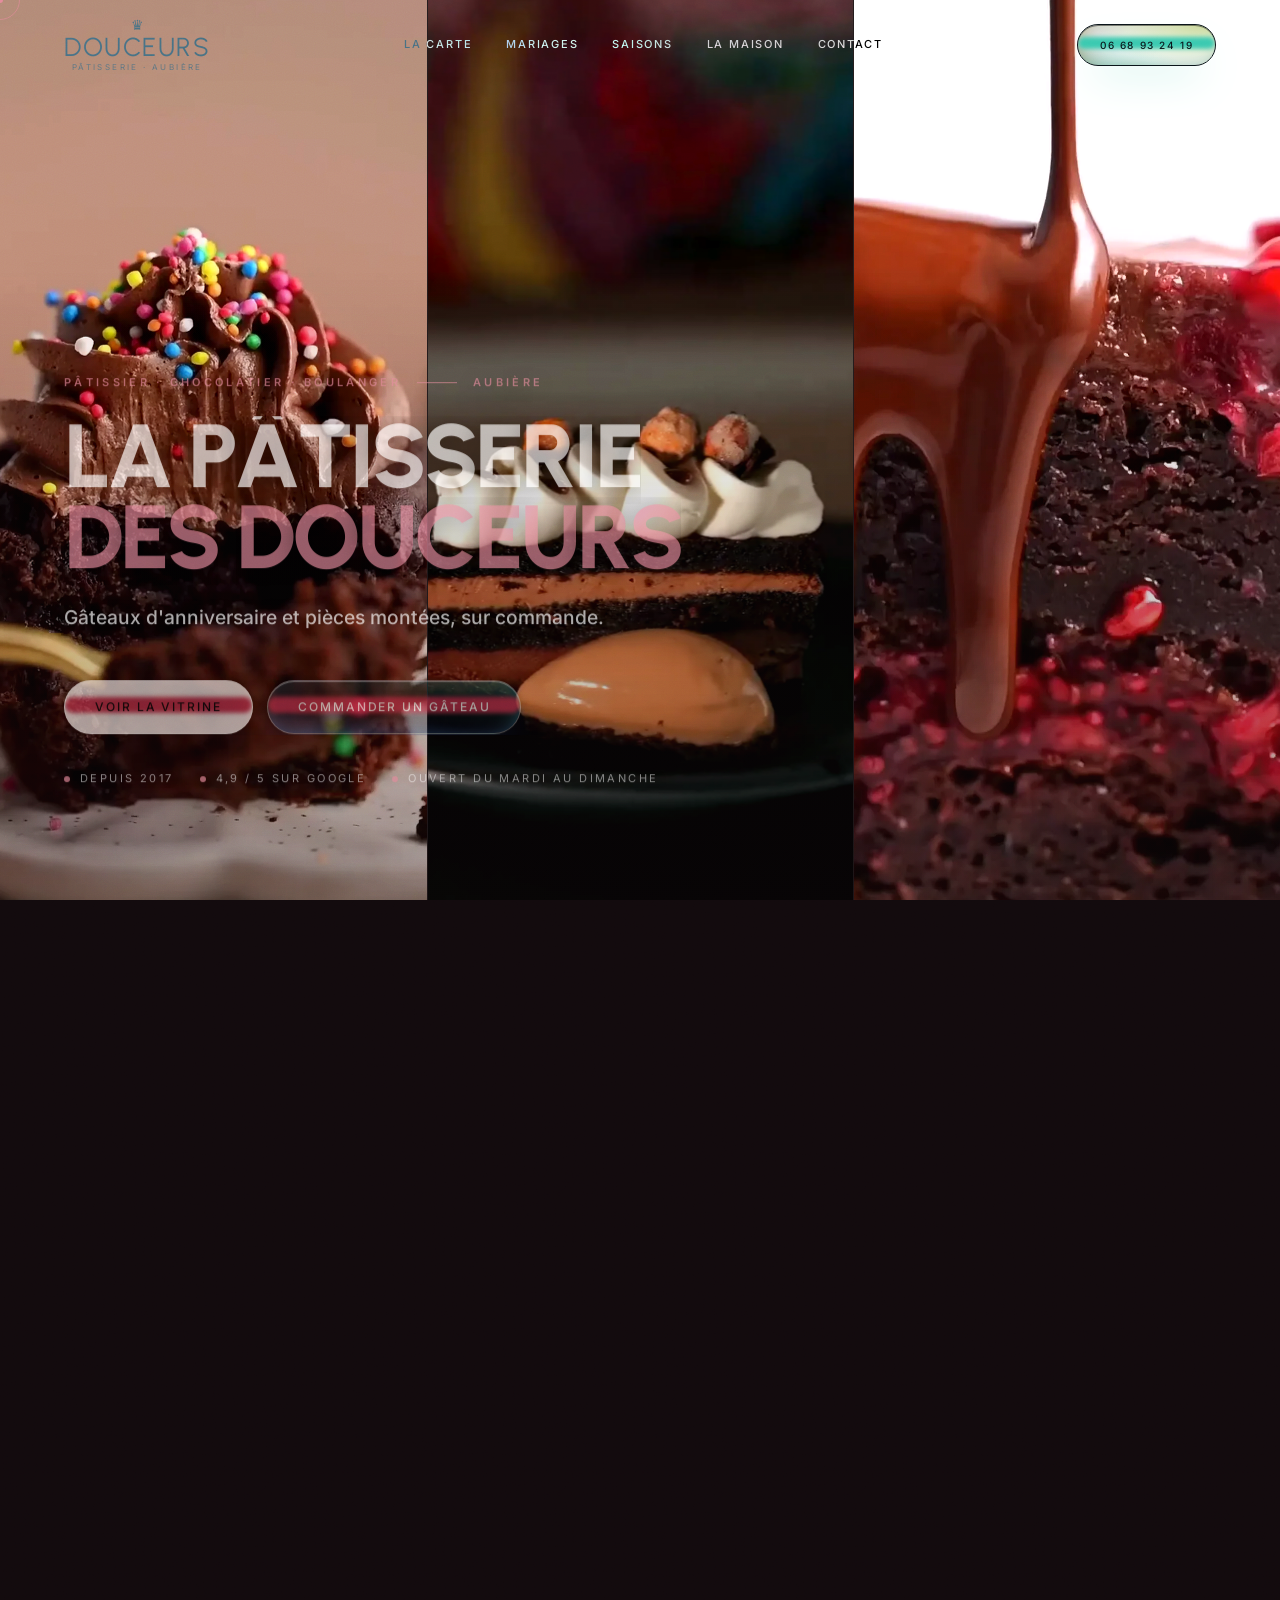
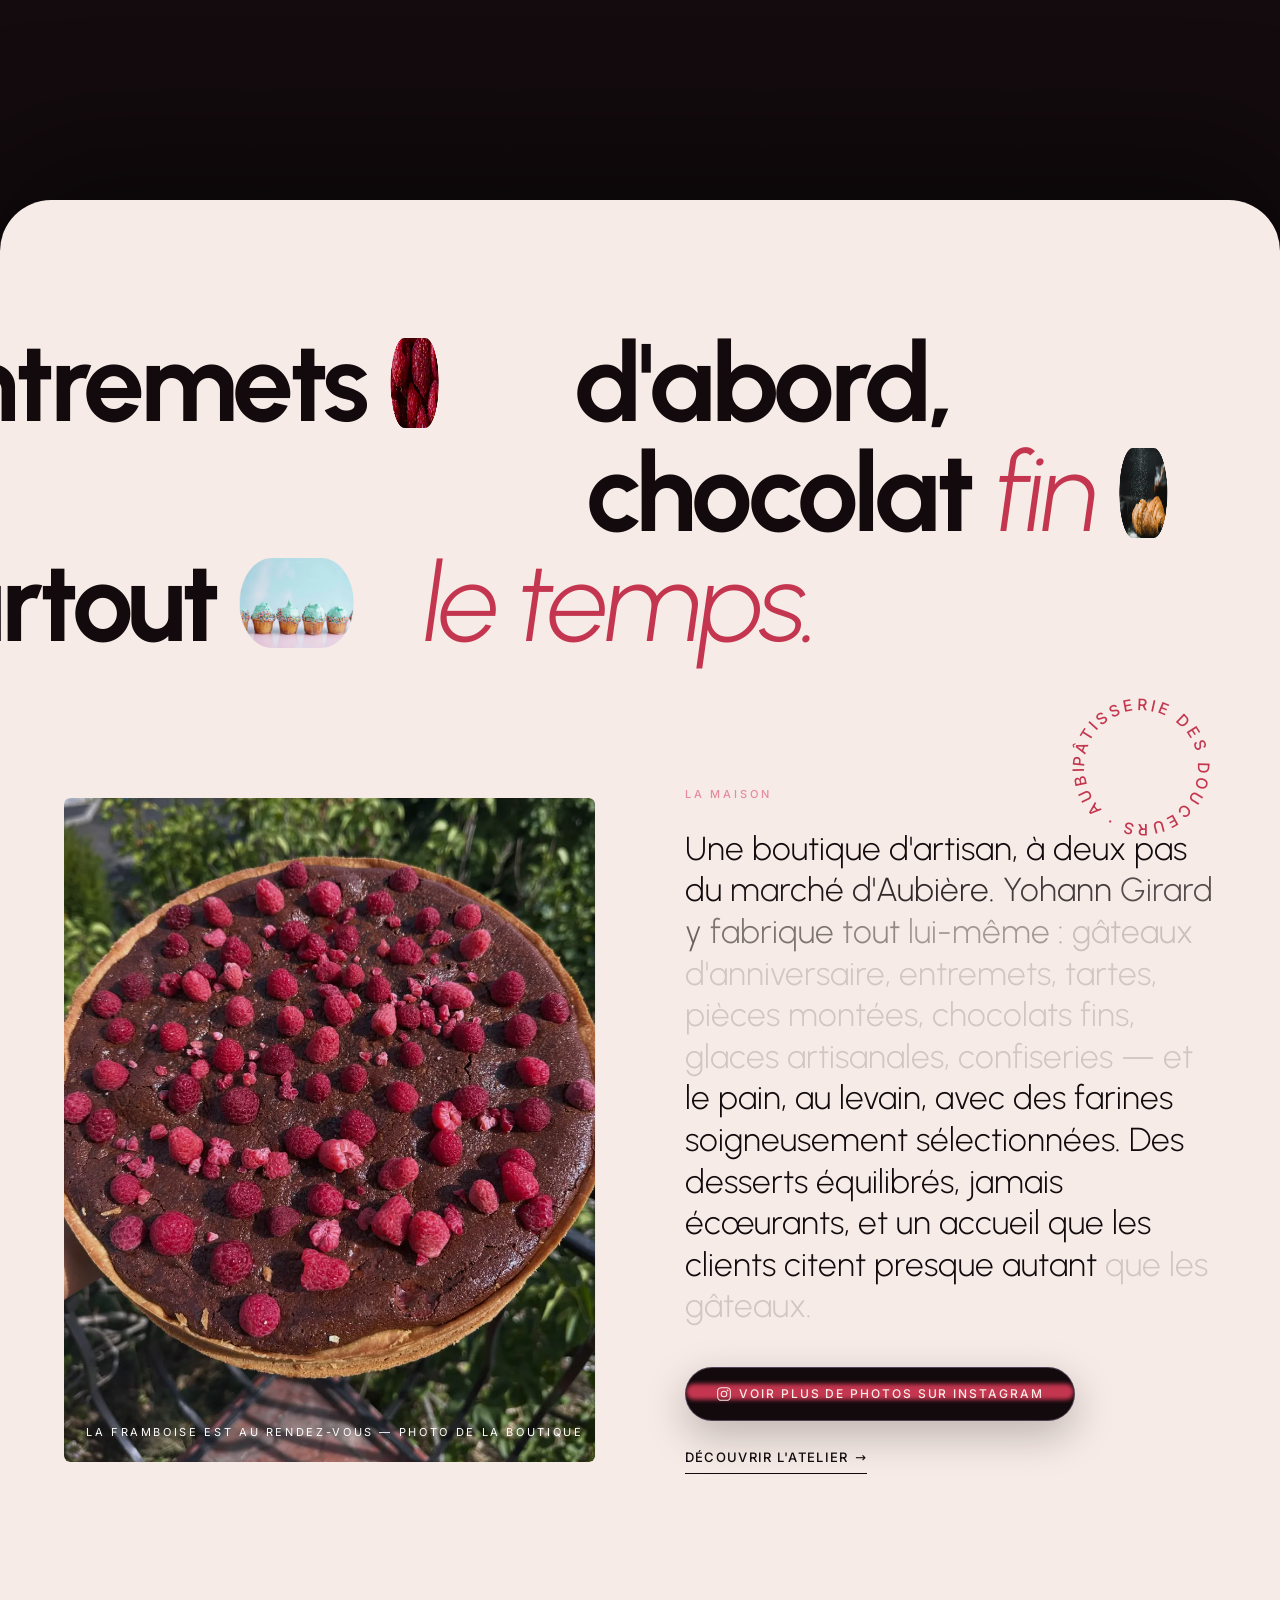
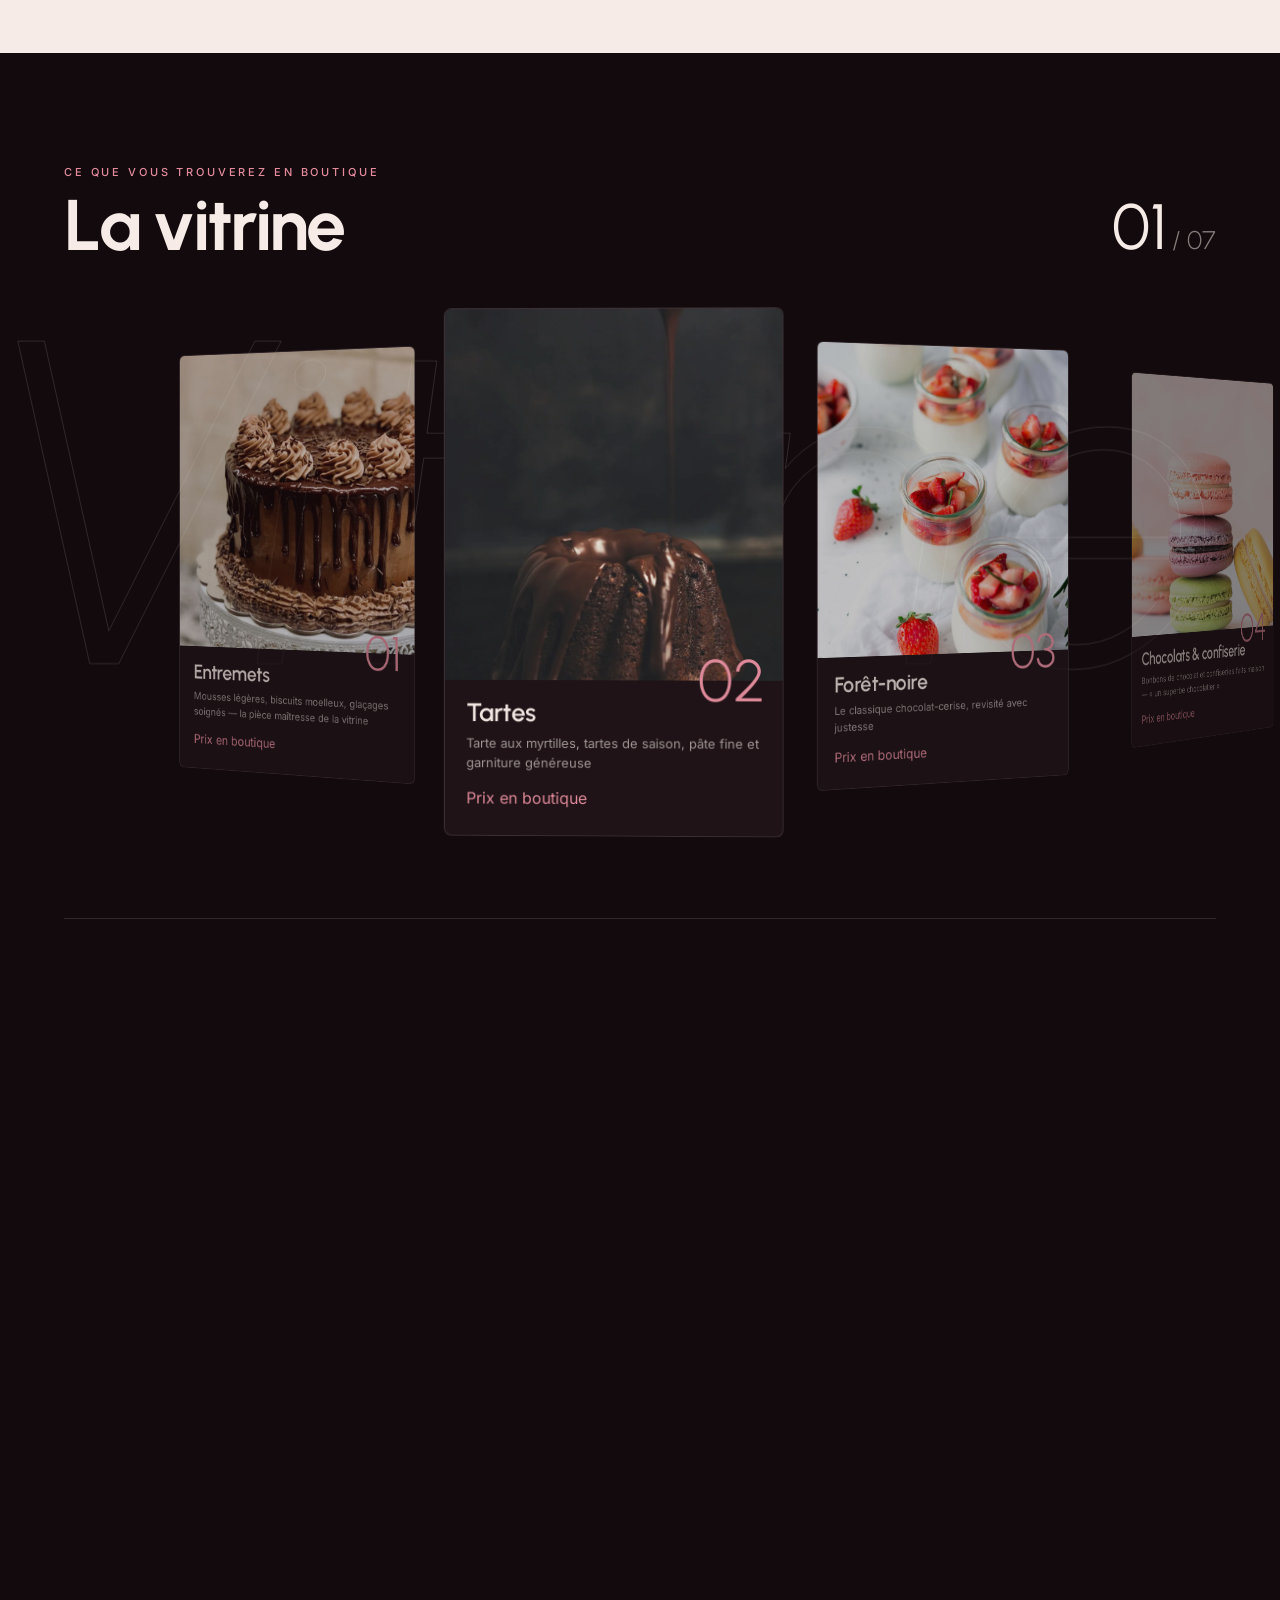
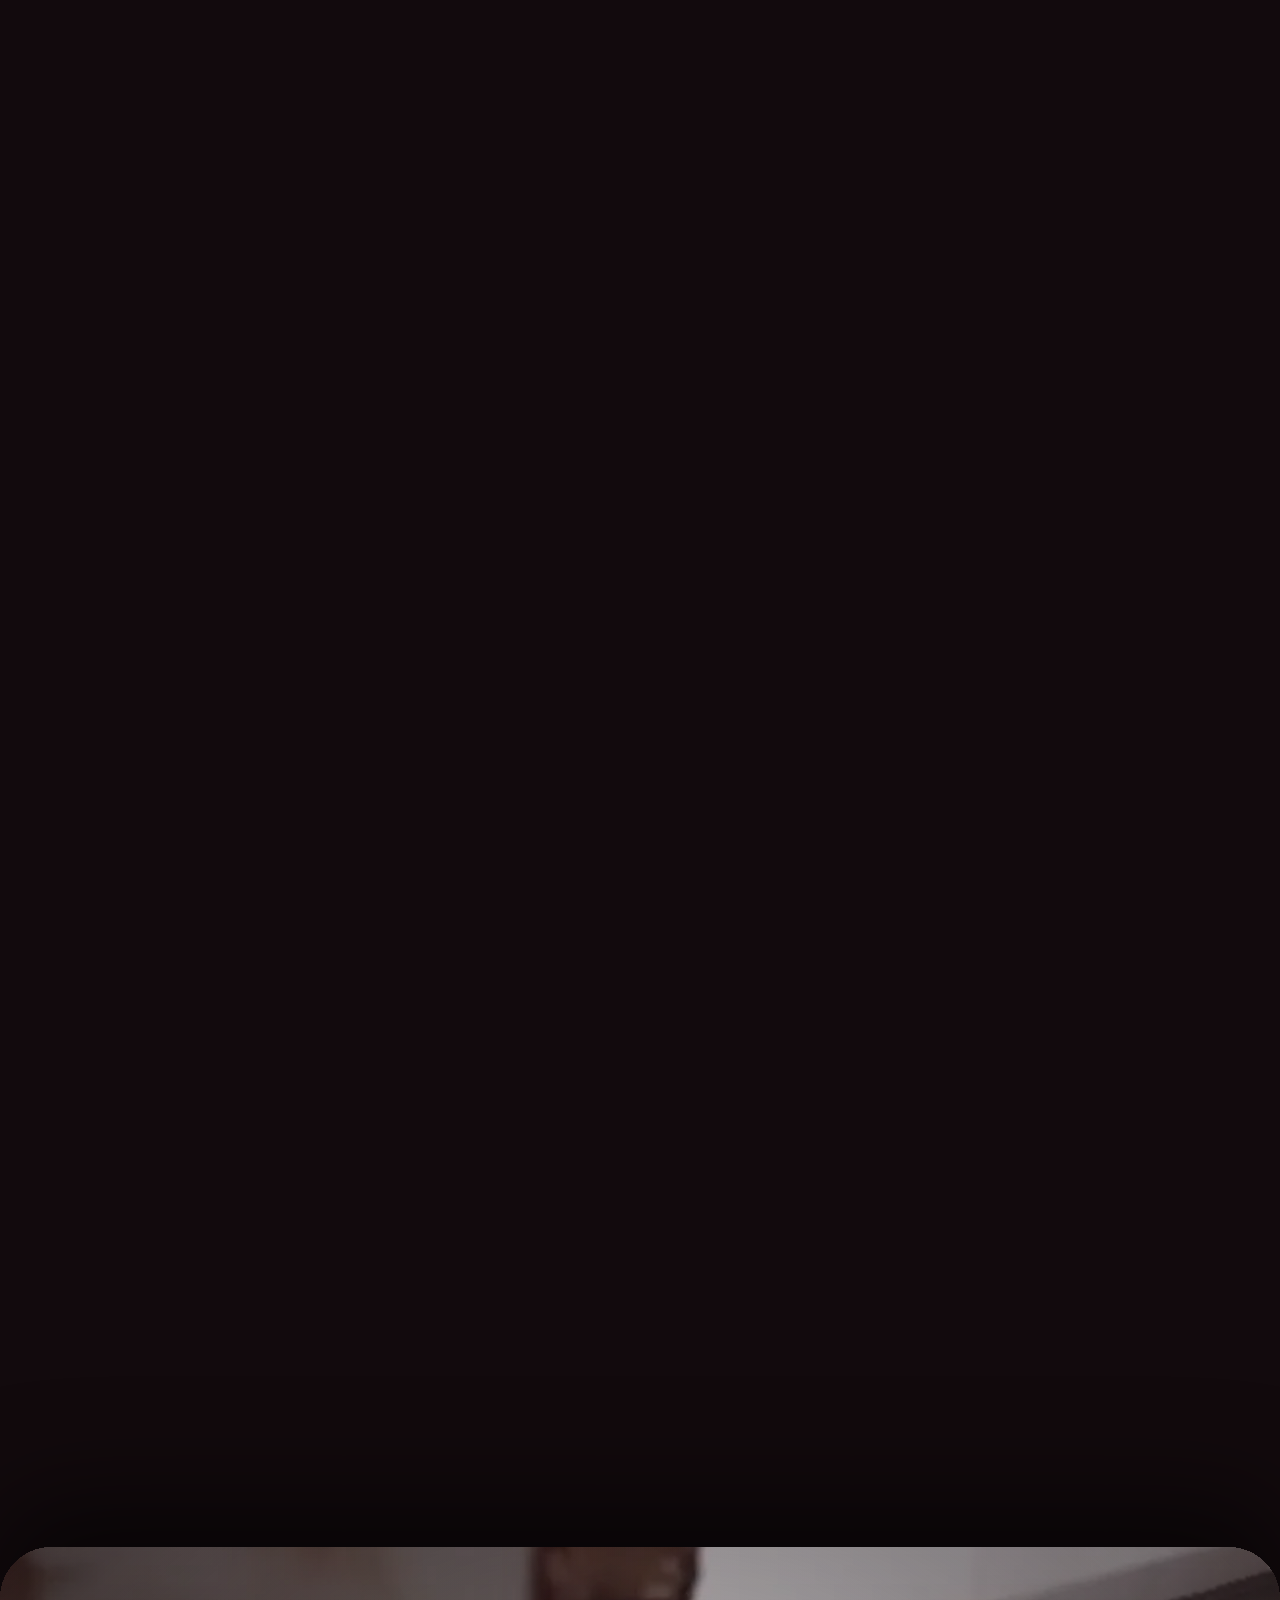
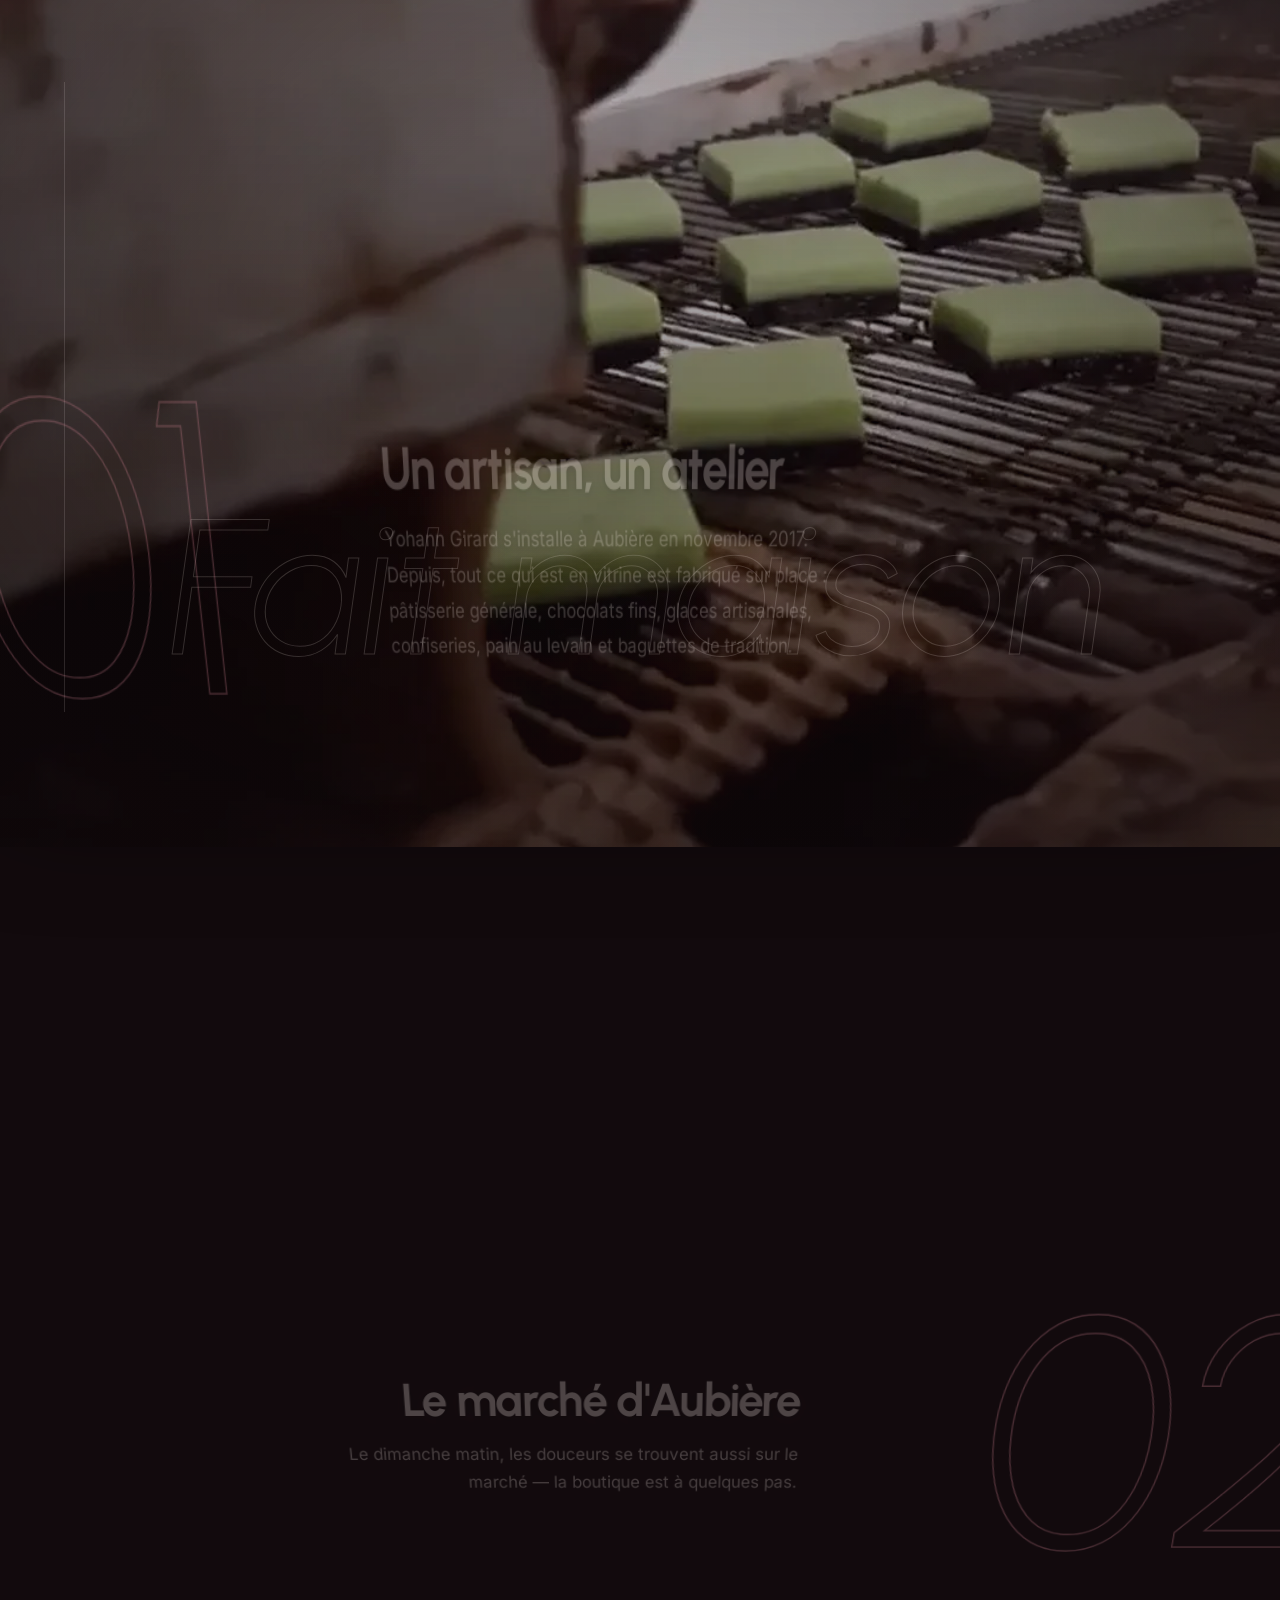
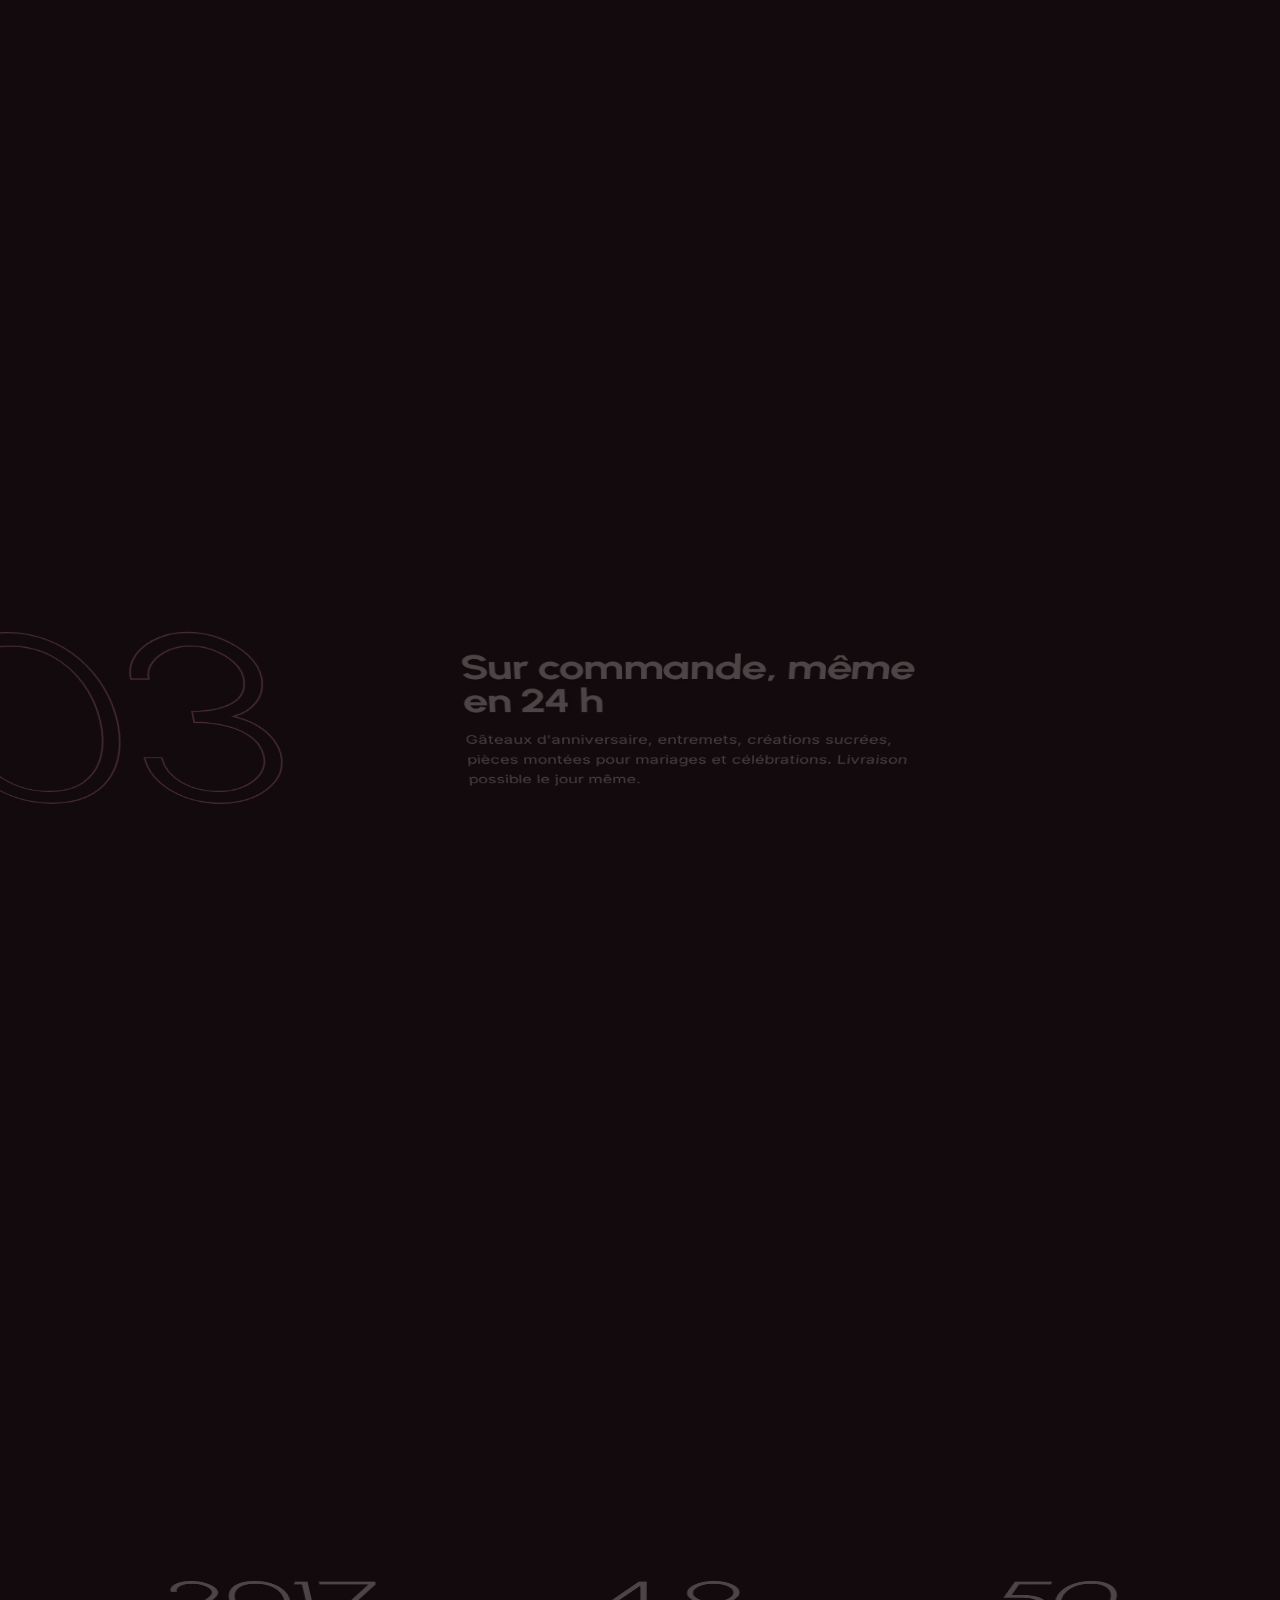
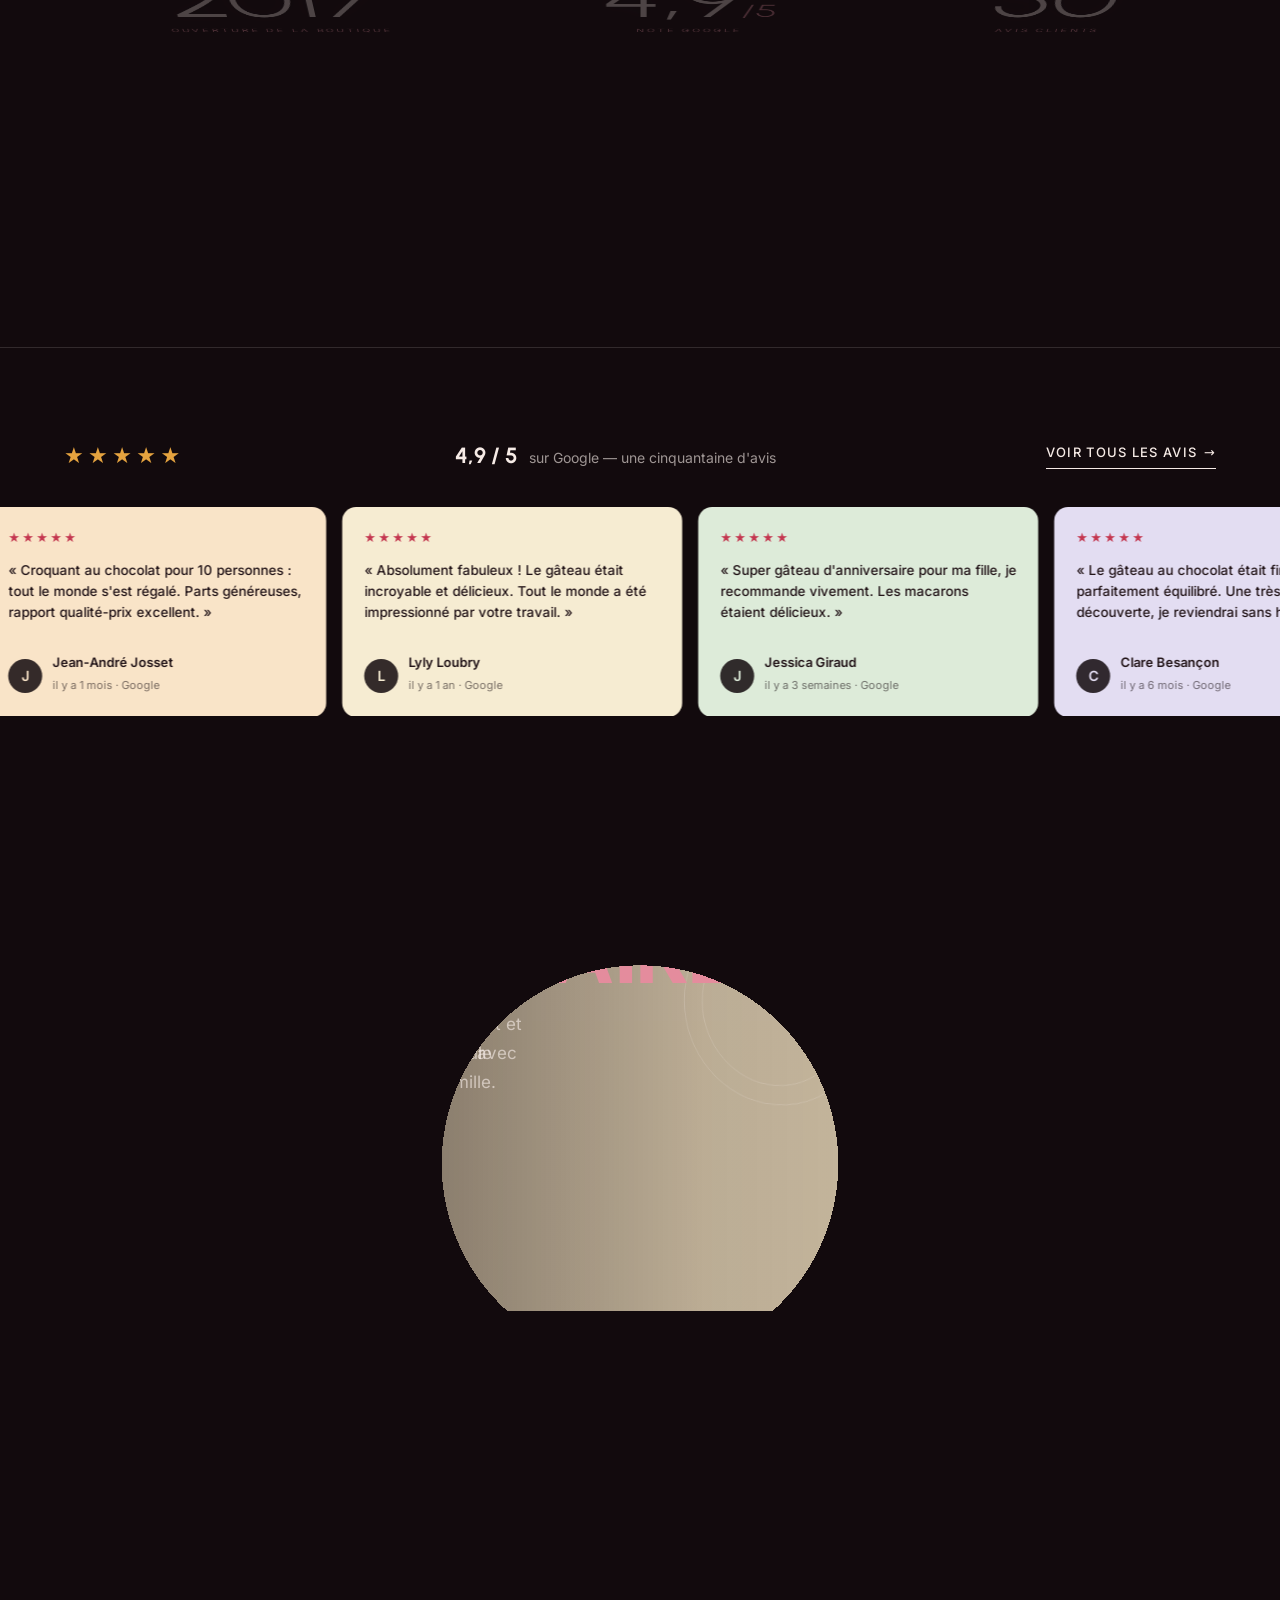
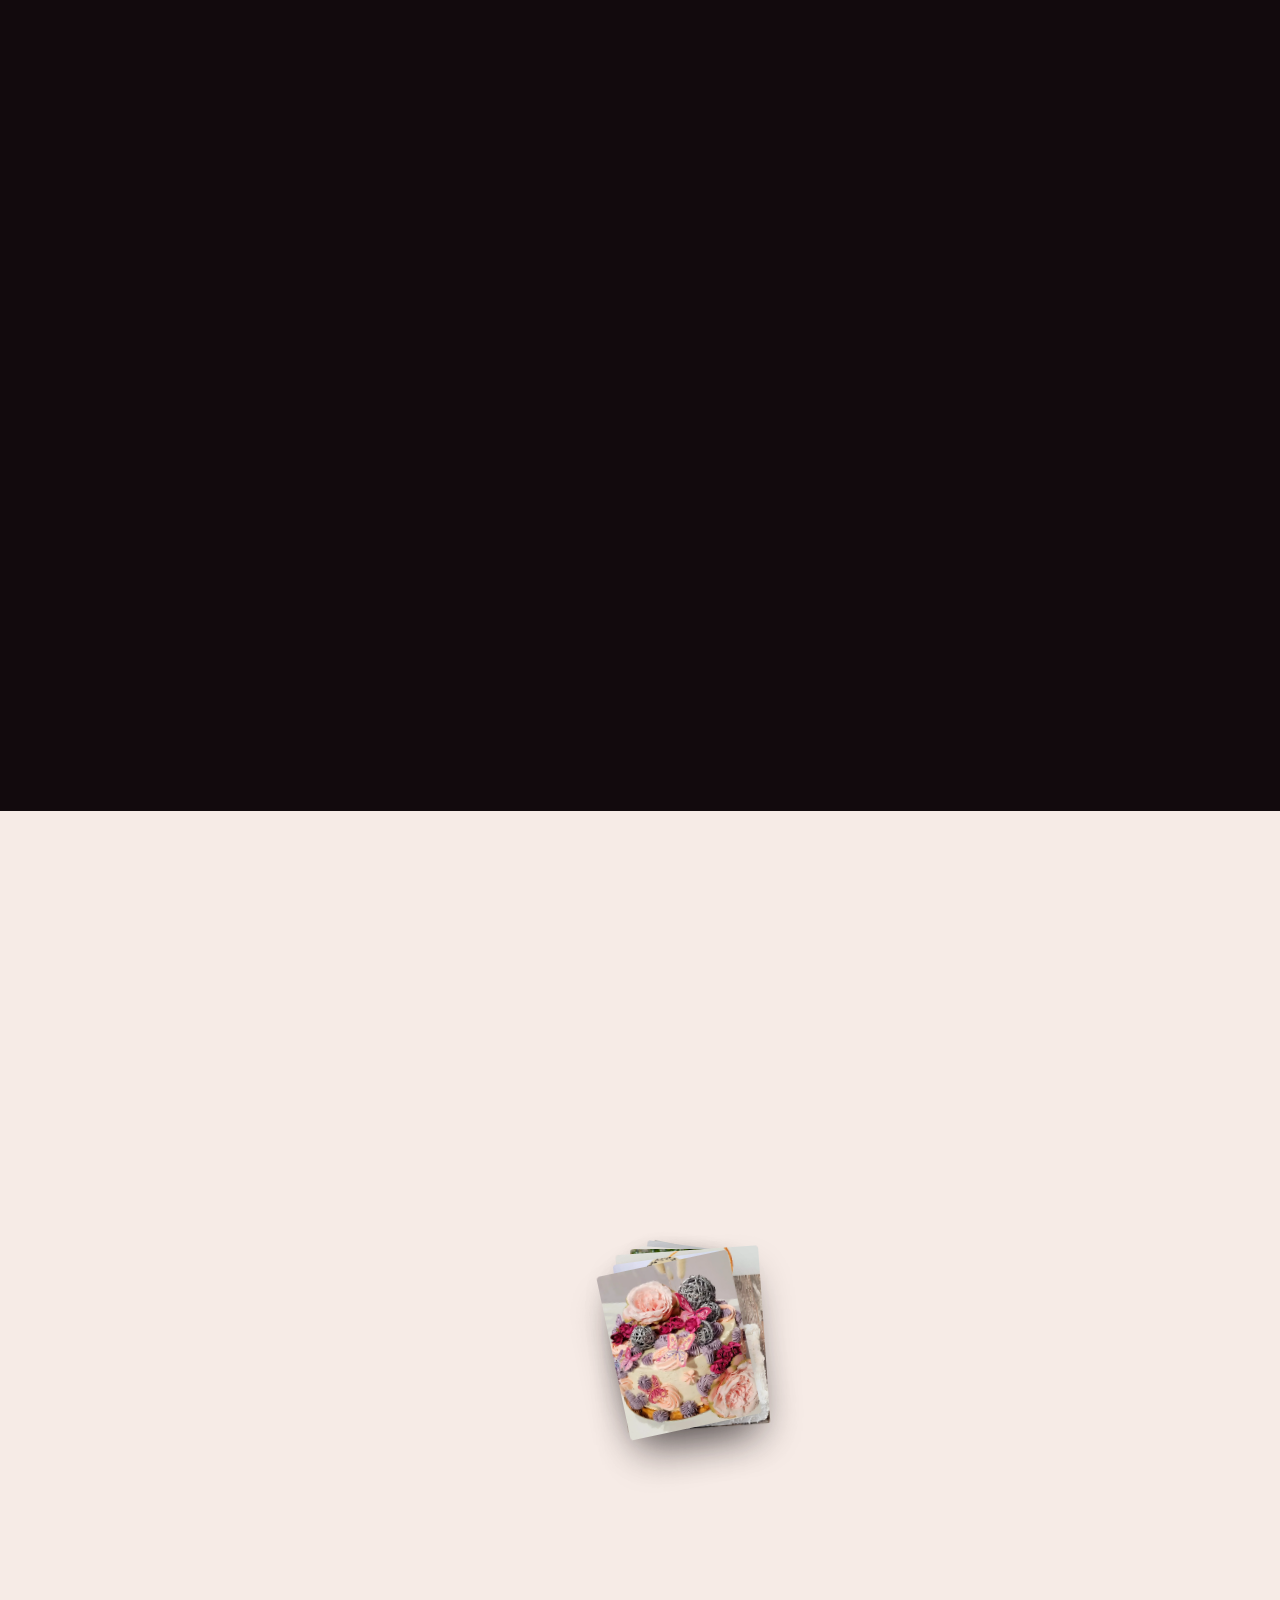
==== index.html @ 7fce50e1 "La Pâtisserie Des Douceurs — site complet (7 pages, scroll-driven, vrais médias) Co-Authored-By: Cla" ====
<!doctype html>
<html lang="fr">
<head>
<meta charset="utf-8">
<meta name="viewport" content="width=device-width, initial-scale=1">
<title>La Pâtisserie Des Douceurs — Pâtissier chocolatier à Aubière (63)</title>
<meta name="description" content="La Pâtisserie Des Douceurs, Yohann Girard, pâtissier chocolatier à Aubière (63) depuis 2017. Gâteaux d'anniversaire, entremets, tartes, pièces montées de mariage, chocolats fins, glaces artisanales, pain au levain et baguettes tradition. Sur commande au 06 68 93 24 19.">
<link rel="canonical" href="https://lapatisseriedesdouceurs.fr/">
<meta property="og:title" content="La Pâtisserie Des Douceurs — Aubière">
<meta property="og:description" content="Artisan pâtissier chocolatier à Aubière. Entremets, tartes, chocolats, glaces, gâteaux sur commande. Noté 4,9/5 sur Google.">
<meta property="og:image" content="img/hero.webp">
<meta property="og:locale" content="fr_FR">
<link rel="icon" href="data:image/svg+xml,%3Csvg xmlns='http://www.w3.org/2000/svg' viewBox='0 0 32 32'%3E%3Crect width='32' height='32' rx='8' fill='%23120A0D'/%3E%3Ccircle cx='16' cy='17' r='8' fill='%23E48C9D'/%3E%3Ccircle cx='13' cy='13' r='2.2' fill='%23C4364F'/%3E%3Ccircle cx='19' cy='13' r='2.2' fill='%23C4364F'/%3E%3Ccircle cx='16' cy='10' r='2.2' fill='%23C4364F'/%3E%3C/svg%3E">
<link rel="preload" href="fonts/urbanist-latin-800-normal.woff2" as="font" type="font/woff2" crossorigin>
<link rel="preload" href="fonts/urbanist-latin-300-normal.woff2" as="font" type="font/woff2" crossorigin>
<link rel="preload" href="fonts/inter-latin-400-normal.woff2" as="font" type="font/woff2" crossorigin>
<link rel="stylesheet" href="vendor/lenis.css">
<link rel="stylesheet" href="styles.css">
<script type="application/ld+json">
{
  "@context": "https://schema.org",
  "@type": "Bakery",
  "name": "La Pâtisserie Des Douceurs",
  "alternateName": "La Patisserie Des Douceurs",
  "description": "Pâtisserie générale à Aubière : gâteaux d'anniversaire, entremets, tartes et créations sucrées sur commande, pièces montées pour mariages et célébrations, chocolats fins, glaces artisanales, confiseries, pain au levain et baguettes de tradition.",
  "email": "yohann.girard63@gmail.com",
  "founder": { "@type": "Person", "name": "Yohann Girard" },
  "foundingDate": "2017-11",
  "telephone": "+33668932419",
  "address": { "@type": "PostalAddress", "streetAddress": "7 rue des Ramacles", "postalCode": "63170", "addressLocality": "Aubière", "addressRegion": "Auvergne-Rhône-Alpes", "addressCountry": "FR" },
  "geo": { "@type": "GeoCoordinates", "latitude": 45.7500017, "longitude": 3.1126129 },
  "hasMap": "https://www.google.com/maps/place/La+P%C3%A2tisserie+Des+Douceurs/@45.7500017,3.1126129,17z/data=!3m1!4b1!4m6!3m5!1s0x47f71c6318a7c699:0xd2ce1351e3a34133!8m2!3d45.7500017!4d3.1126129!16s%2Fg%2F11g0hn_td8",
  "openingHoursSpecification": [
    { "@type": "OpeningHoursSpecification", "dayOfWeek": ["Tuesday","Wednesday","Thursday","Friday"], "opens": "09:00", "closes": "12:30" },
    { "@type": "OpeningHoursSpecification", "dayOfWeek": ["Tuesday","Wednesday","Thursday","Friday"], "opens": "15:00", "closes": "18:30" },
    { "@type": "OpeningHoursSpecification", "dayOfWeek": "Saturday", "opens": "09:00", "closes": "13:30" },
    { "@type": "OpeningHoursSpecification", "dayOfWeek": "Sunday", "opens": "09:00", "closes": "12:30" }
  ],
  "aggregateRating": { "@type": "AggregateRating", "ratingValue": "4.9", "bestRating": "5", "reviewCount": "50" },
  "sameAs": ["https://www.instagram.com/lapatisseriedesdouceurs/", "https://www.facebook.com/p/La-p%C3%A2tisserie-des-douceurs-100042399776991/"],
  "paymentAccepted": "Carte bancaire, sans contact, espèces",
  "priceRange": "€€",
  "servesCuisine": "Pâtisserie française",
  "isAccessibleForFree": false,
  "amenityFeature": [{ "@type": "LocationFeatureSpecification", "name": "Accès PMR", "value": true }]
}
</script>
</head>
<body>

<div class="grain" aria-hidden="true"></div>

<!-- ══════════ LOADER ══════════ -->
<div class="loader" id="loader">
  <div class="loader__inner">
    <span class="loader__mark" data-letters>Les Douceurs</span>
    <span class="loader__sub">Pâtisserie · Chocolaterie · Aubière · 2017</span>
  </div>
  <span class="loader__count"><b id="loadCount">00</b></span>
</div>

<!-- ══════════ CURSEUR ══════════ -->
<div class="cursor" aria-hidden="true"><span class="cursor__dot"></span><span class="cursor__ring"><span class="cursor__label"></span></span></div>

<!-- ══════════ NAV ══════════ -->
<header class="nav" id="nav">
  <button class="nav__burger" id="burger" aria-label="Menu"><i></i><i></i></button>
  <a class="nav__logo" href="#top">
    <span class="nav__logo-crown">♛</span>
    <span class="nav__logo-word">Douceurs</span>
    <span class="nav__logo-sub">Pâtisserie · Aubière</span>
  </a>
  <nav class="nav__links"><a href="carte.html">La carte</a><a href="mariages.html">Mariages</a><a href="saisons.html">Saisons</a><a href="a-propos.html">La maison</a><a href="contact.html">Contact</a></nav>
  <a class="btn btn--pill" href="tel:+33668932419" data-cursor="Appeler" data-magnet>06 68 93 24 19</a>
</header>
<div class="menu" id="menu">
  <a href="#produits">Vitrine</a><a href="carte.html">La carte</a><a href="mariages.html">Mariages</a><a href="saisons.html">Saisons</a><a href="a-propos.html">La maison</a><a href="contact.html">Contact</a>
</div>

<main id="top">

<!-- ══════════ 1. HERO — vidéo plein écran, phrases en séquence ══════════ -->
<div class="hero-wrap">
<section class="hero" id="hero">
  <div class="hero__media">
    <div class="hero__cell"><video class="hero__video" autoplay muted loop playsinline poster="img/hero-left.webp" data-src-hd="video/hero-left.mp4" data-src-sd="video/hero-left-720.mp4"></video></div>
    <div class="hero__cell hero__cell--mid"><video class="hero__video" id="heroVideo" autoplay muted loop playsinline poster="img/hero-portrait.webp" data-src-hd="video/hero-portrait.mp4" data-src-sd="video/hero-portrait-720.mp4"></video></div>
    <div class="hero__cell"><video class="hero__video" autoplay muted loop playsinline poster="img/hero-right.webp" data-src-hd="video/hero-right.mp4" data-src-sd="video/hero-right-720.mp4"></video></div>
    <div class="hero__veil"></div>
  </div>
  <script>(function(){var hd=(window.innerWidth>760||window.devicePixelRatio>2);document.querySelectorAll('.hero__video').forEach(function(v){v.src=hd?v.dataset.srcHd:v.dataset.srcSd;});})();</script>
  <div class="hero__text">
    <p class="hero__eyebrow"><span data-letters>Pâtissier · Chocolatier · Boulanger</span><i></i><span data-letters>Aubière</span></p>
    <h1 class="hero__title">
      <span class="hero__line" data-letters>La Pâtisserie</span>
      <span class="hero__line" data-letters>Des Douceurs</span>
    </h1>
    <div class="hero__lines" aria-live="polite">
      <p>Gâteaux d'anniversaire et pièces montées, sur commande.</p>
      <p>Chocolats fins, glaces artisanales, confiseries.</p>
      <p>Pain au levain et baguettes de tradition, chaque matin.</p>
      <p>Tout est fait à l'atelier, 7 rue des Ramacles à Aubière.</p>
    </div>
    <div class="hero__actions">
      <a class="btn btn--light" href="#produits" data-cursor="Découvrir" data-magnet>Voir la vitrine</a>
      <a class="btn btn--ghost" href="mariages.html" data-magnet>Commander un gâteau</a>
    </div>
    <ul class="hero__meta"><li>Depuis 2017</li><li>4,9 / 5 sur Google</li><li>Ouvert du mardi au dimanche</li></ul>
  </div>
  <a class="hero__scroll" href="#manifeste" aria-label="Défiler">
    <svg width="14" height="22" viewBox="0 0 14 22" fill="none"><path d="M7 1v19M1 14l6 6 6-6" stroke="currentColor" stroke-width="1.4" stroke-linecap="round" stroke-linejoin="round"/></svg>
    <span>Défiler</span>
  </a>
</section>
</div>

<!-- ══════════ 2. MANIFESTE — lignes géantes en contre-sens ══════════ -->
<section class="manifeste" id="manifeste">
  <div class="mani__lines" aria-label="Entremets, chocolat fin, et surtout le temps.">
    <div class="mani__line" data-shift="-1"><span>Entremets</span><img class="mani__inline" src="img/berries.webp" alt=""><span>d'abord,</span></div>
    <div class="mani__line mani__line--right" data-shift="1"><span>chocolat</span><span class="it">fin</span><img class="mani__inline" src="img/croissant.webp" alt=""><span>&amp;</span></div>
    <div class="mani__line" data-shift="-1"><span>surtout</span><img class="mani__inline" src="img/hands.webp" alt=""><span class="it">le temps.</span></div>
  </div>
  <div class="mani__grid">
    <figure class="mani__fig" data-reveal-clip>
      <img src="img/maison-framboise.webp" alt="La tarte chocolat-framboise de la boutique, cuite du matin" loading="lazy" data-parallax-img>
      <figcaption>La framboise est au rendez-vous — photo de la boutique</figcaption>
    </figure>
    <div class="mani__text">
      <p class="eyebrow" data-reveal>La maison</p>
      <p class="mani__p" data-scrub-words>Une boutique d'artisan, à deux pas du marché d'Aubière. Yohann Girard y fabrique tout lui-même : gâteaux d'anniversaire, entremets, tartes, pièces montées, chocolats fins, glaces artisanales, confiseries — et le pain, au levain, avec des farines soigneusement sélectionnées. Des desserts équilibrés, jamais écœurants, et un accueil que les clients citent presque autant que les gâteaux.</p>
      <div class="mani__ctas" data-reveal>
        <a class="btn btn--noir" href="https://www.instagram.com/lapatisseriedesdouceurs/" target="_blank" rel="noopener" data-cursor="Ouvrir" data-magnet><svg width="16" height="16" viewBox="0 0 24 24" fill="none" aria-hidden="true"><rect x="2.5" y="2.5" width="19" height="19" rx="5.5" stroke="currentColor" stroke-width="1.6"/><circle cx="12" cy="12" r="4.2" stroke="currentColor" stroke-width="1.6"/><circle cx="17.4" cy="6.6" r="1.3" fill="currentColor"/></svg>Voir plus de photos sur Instagram</a>
        <a class="link" href="#atelier">Découvrir l'atelier <i>→</i></a>
      </div>
    </div>
    <span class="mani__badge" data-speed="-0.5" aria-hidden="true"><svg viewBox="0 0 100 100"><path id="circ" d="M50,50 m-38,0 a38,38 0 1,1 76,0 a38,38 0 1,1 -76,0" fill="none"/><text><textPath href="#circ">PÂTISSERIE DES DOUCEURS · AUBIÈRE · DEPUIS 2017 · </textPath></text></svg></span>
  </div>
</section>

<!-- ══════════ 3. VITRINE — cartes qui volent en profondeur ══════════ -->
<section class="vitrine" id="produits">
  <div class="vitrine__pin">
    <span class="vitrine__ghost" aria-hidden="true">Vitrine</span>
    <header class="vitrine__head">
      <div><p class="eyebrow" data-reveal>Ce que vous trouverez en boutique</p><h2 class="h2" data-letters>La vitrine</h2></div>
      <p class="vitrine__count"><b id="vCur">01</b><span>/ 07</span></p>
    </header>
    <div class="vitrine__track" id="track">
      <article class="card" data-cursor="Voir">
        <div class="card__img"><img src="img/cake-1.webp" alt="" loading="lazy"></div>
        <div class="card__body"><span class="card__n">01</span><h3>Entremets</h3><p>Mousses légères, biscuits moelleux, glaçages soignés — la pièce maîtresse de la vitrine</p><b>Prix en boutique</b></div>
      </article>
      <article class="card" data-cursor="Voir">
        <div class="card__img"><img src="img/cake-6.webp" alt="" loading="lazy"></div>
        <div class="card__body"><span class="card__n">02</span><h3>Tartes</h3><p>Tarte aux myrtilles, tartes de saison, pâte fine et garniture généreuse</p><b>Prix en boutique</b></div>
      </article>
      <article class="card" data-cursor="Voir">
        <div class="card__img"><img src="img/cake-3.webp" alt="" loading="lazy"></div>
        <div class="card__body"><span class="card__n">03</span><h3>Forêt-noire</h3><p>Le classique chocolat-cerise, revisité avec justesse</p><b>Prix en boutique</b></div>
      </article>
      <article class="card" data-cursor="Voir">
        <div class="card__img"><img src="img/macaron.webp" alt="" loading="lazy"></div>
        <div class="card__body"><span class="card__n">04</span><h3>Chocolats &amp; confiserie</h3><p>Bonbons de chocolat et confiseries faits maison — « un superbe chocolatier »</p><b>Prix en boutique</b></div>
      </article>
      <article class="card" data-cursor="Voir">
        <div class="card__img"><img src="img/cake-5.webp" alt="" loading="lazy"></div>
        <div class="card__body"><span class="card__n">05</span><h3>Glaces</h3><p>Glaces et sorbets artisanaux à la belle saison</p><b>Prix en boutique</b></div>
      </article>
      <article class="card" data-cursor="Voir">
        <div class="card__img"><img src="img/tart.webp" alt="" loading="lazy"></div>
        <div class="card__body"><span class="card__n">06</span><h3>Galettes &amp; bûches</h3><p>Galette individuelle au feuilletage croustillant en janvier, bûches maison à Noël</p><b>Selon saison</b></div>
      </article>
      <article class="card" data-cursor="Voir">
        <div class="card__img"><img src="img/atelier.webp" alt="" loading="lazy"></div>
        <div class="card__body"><span class="card__n">07</span><h3>Pain au levain &amp; tradition</h3><p>Baguettes de tradition et pains au levain, farines soigneusement sélectionnées</p><b>Prix en boutique</b></div>
      </article>
      <article class="card card--end">
        <p>La vitrine change avec les saisons. Suivez-la sur Instagram.</p>
        <a class="btn btn--light" href="https://www.instagram.com/lapatisseriedesdouceurs/" target="_blank" rel="noopener" data-cursor="Ouvrir" data-magnet>@lapatisseriedesdouceurs</a>
      </article>
    </div>
    <div class="vitrine__bar"><i id="vBar"></i></div>
  </div>
</section>

<!-- ══════════ 4. ATELIER — chiffres géants ══════════ -->
<section class="atelier" id="atelier">
  <div class="atelier__sticky">
    <video class="atelier__video" autoplay muted loop playsinline poster="img/atelier-bg.webp" data-src-hd="video/atelier-bg.mp4" data-src-sd="video/atelier-bg-720.mp4"></video>
    <div class="atelier__veil"></div>
    <p class="atelier__word" data-speed="0.3">Fait maison</p>
    <div class="atelier__line"><i id="aLine"></i></div>
  </div>
  <div class="atelier__steps">
    <div class="step" data-3d>
      <span class="step__n">01</span>
      <div class="step__body"><h3>Un artisan, un atelier</h3><p>Yohann Girard s'installe à Aubière en novembre 2017. Depuis, tout ce qui est en vitrine est fabriqué sur place : pâtisserie générale, chocolats fins, glaces artisanales, confiseries, pain au levain et baguettes de tradition.</p></div>
    </div>
    <div class="step step--right" data-3d>
      <span class="step__n">02</span>
      <div class="step__body"><h3>Le marché d'Aubière</h3><p>Le dimanche matin, les douceurs se trouvent aussi sur le marché — la boutique est à quelques pas.</p></div>
    </div>
    <div class="step" data-3d>
      <span class="step__n">03</span>
      <div class="step__body"><h3>Sur commande, même en 24 h</h3><p>Gâteaux d'anniversaire, entremets, créations sucrées, pièces montées pour mariages et célébrations. Livraison possible le jour même.</p></div>
    </div>
    <div class="step step--stats" data-3d>
      <div><b data-count="2017">0</b><span>Ouverture de la boutique</span></div>
      <div><b>4,9<small>/5</small></b><span>Note Google</span></div>
      <div><b data-count="50">0</b><span>Avis clients</span></div>
    </div>
  </div>
</section>


<!-- ══════════ 4b. AVIS GOOGLE — bandeau défilant ══════════ -->
<section class="avis-band" aria-label="Avis Google">
  <div class="avis-band__head">
    <span class="avis-band__stars" aria-hidden="true">★★★★★</span>
    <p class="avis-band__note"><b>4,9 / 5</b> sur Google — une cinquantaine d'avis</p>
    <a class="link" href="https://share.google/u4BPhog5sqUFzvgVQ" target="_blank" rel="noopener" data-cursor="Ouvrir">Voir tous les avis <i>→</i></a>
  </div>
  <div class="marquee avis-band__row"><div class="marquee__row" data-marquee><span class="avis-band__set"><article class="acard" style="--t:#F7D8D4"><div class="acard__stars" aria-label="5 étoiles sur 5">★★★★★</div><p>« Une magnifique Pavlova, subtilement équilibrée et dosée… et je ne vous parle pas des chocolats ! À consommer sans modération. »</p><footer><i>N</i><div><b>NathR63</b><span>il y a 7 mois · Google</span></div></footer></article><article class="acard" style="--t:#F9E4C8"><div class="acard__stars" aria-label="5 étoiles sur 5">★★★★★</div><p>« Croquant au chocolat pour 10 personnes : tout le monde s'est régalé. Parts généreuses, rapport qualité-prix excellent. »</p><footer><i>J</i><div><b>Jean-André Josset</b><span>il y a 1 mois · Google</span></div></footer></article><article class="acard" style="--t:#F6ECD2"><div class="acard__stars" aria-label="5 étoiles sur 5">★★★★★</div><p>« Absolument fabuleux ! Le gâteau était incroyable et délicieux. Tout le monde a été impressionné par votre travail. »</p><footer><i>L</i><div><b>Lyly Loubry</b><span>il y a 1 an · Google</span></div></footer></article><article class="acard" style="--t:#DDEBD9"><div class="acard__stars" aria-label="5 étoiles sur 5">★★★★★</div><p>« Super gâteau d'anniversaire pour ma fille, je recommande vivement. Les macarons étaient délicieux. »</p><footer><i>J</i><div><b>Jessica Giraud</b><span>il y a 3 semaines · Google</span></div></footer></article><article class="acard" style="--t:#E3DDF2"><div class="acard__stars" aria-label="5 étoiles sur 5">★★★★★</div><p>« Le gâteau au chocolat était fin, subtil et parfaitement équilibré. Une très belle découverte, je reviendrai sans hésiter ! »</p><footer><i>C</i><div><b>Clare Besançon</b><span>il y a 6 mois · Google</span></div></footer></article><article class="acard" style="--t:#F3D7E4"><div class="acard__stars" aria-label="5 étoiles sur 5">★★★★★</div><p>« Superbe tarte aux myrtilles, extraordinaire tarte aux framboises. Un régal — merci et bravo ! »</p><footer><i>B</i><div><b>Benoît T.</b><span>il y a 9 mois · Google</span></div></footer></article><article class="acard" style="--t:#F7D8D4"><div class="acard__stars" aria-label="5 étoiles sur 5">★★★★★</div><p>« Pièce montée pour un baptême : tout a été respecté, livrée sur place à la salle des fêtes. Tout le monde s'est régalé. »</p><footer><i>A</i><div><b>Amandine Girard</b><span>avril 2023 · Google</span></div></footer></article><article class="acard" style="--t:#F9E4C8"><div class="acard__stars" aria-label="5 étoiles sur 5">★★★★★</div><p>« Du chocolat et des gâteaux qui sont à tomber. Sans aucun doute un des meilleurs pâtissiers de la région. »</p><footer><i>N</i><div><b>Nicolas</b><span>juin 2023 · Google</span></div></footer></article><article class="acard" style="--t:#F6ECD2"><div class="acard__stars" aria-label="5 étoiles sur 5">★★★★★</div><p>« Gâteau d'anniversaire commandé à peine 24 h avant, excellent et magnifique ! Je recommande fortement. »</p><footer><i>C</i><div><b>Charlotte C.</b><span>août 2024 · Google</span></div></footer></article><article class="acard" style="--t:#DDEBD9"><div class="acard__stars" aria-label="5 étoiles sur 5">★★★★★</div><p>« Les desserts sont parfaitement équilibrés, pas écœurants ni trop sucrés. C'est un sans-faute, et le pâtissier est très accueillant. »</p><footer><i>S</i><div><b>Sanaa Brm</b><span>décembre 2024 · Google</span></div></footer></article><article class="acard" style="--t:#E3DDF2"><div class="acard__stars" aria-label="5 étoiles sur 5">★★★★★</div><p>« Superbe prestation pour un mariage de 120 convives, avec un support sur mesure. Rapport qualité-prix excellent. »</p><footer><i>G</i><div><b>Guillaume Desgache</b><span>juillet 2025 · Google</span></div></footer></article><article class="acard" style="--t:#F3D7E4"><div class="acard__stars" aria-label="5 étoiles sur 5">★★★★★</div><p>« Tout est bon : le chocolat maison, la guimauve… et le tiramisu ! J'y vais dès que je peux depuis des années. »</p><footer><i>A</i><div><b>Aminou</b><span>il y a 8 mois · Google</span></div></footer></article></span><span class="avis-band__set" aria-hidden="true"><article class="acard" style="--t:#F7D8D4"><div class="acard__stars" aria-label="5 étoiles sur 5">★★★★★</div><p>« Une magnifique Pavlova, subtilement équilibrée et dosée… et je ne vous parle pas des chocolats ! À consommer sans modération. »</p><footer><i>N</i><div><b>NathR63</b><span>il y a 7 mois · Google</span></div></footer></article><article class="acard" style="--t:#F9E4C8"><div class="acard__stars" aria-label="5 étoiles sur 5">★★★★★</div><p>« Croquant au chocolat pour 10 personnes : tout le monde s'est régalé. Parts généreuses, rapport qualité-prix excellent. »</p><footer><i>J</i><div><b>Jean-André Josset</b><span>il y a 1 mois · Google</span></div></footer></article><article class="acard" style="--t:#F6ECD2"><div class="acard__stars" aria-label="5 étoiles sur 5">★★★★★</div><p>« Absolument fabuleux ! Le gâteau était incroyable et délicieux. Tout le monde a été impressionné par votre travail. »</p><footer><i>L</i><div><b>Lyly Loubry</b><span>il y a 1 an · Google</span></div></footer></article><article class="acard" style="--t:#DDEBD9"><div class="acard__stars" aria-label="5 étoiles sur 5">★★★★★</div><p>« Super gâteau d'anniversaire pour ma fille, je recommande vivement. Les macarons étaient délicieux. »</p><footer><i>J</i><div><b>Jessica Giraud</b><span>il y a 3 semaines · Google</span></div></footer></article><article class="acard" style="--t:#E3DDF2"><div class="acard__stars" aria-label="5 étoiles sur 5">★★★★★</div><p>« Le gâteau au chocolat était fin, subtil et parfaitement équilibré. Une très belle découverte, je reviendrai sans hésiter ! »</p><footer><i>C</i><div><b>Clare Besançon</b><span>il y a 6 mois · Google</span></div></footer></article><article class="acard" style="--t:#F3D7E4"><div class="acard__stars" aria-label="5 étoiles sur 5">★★★★★</div><p>« Superbe tarte aux myrtilles, extraordinaire tarte aux framboises. Un régal — merci et bravo ! »</p><footer><i>B</i><div><b>Benoît T.</b><span>il y a 9 mois · Google</span></div></footer></article><article class="acard" style="--t:#F7D8D4"><div class="acard__stars" aria-label="5 étoiles sur 5">★★★★★</div><p>« Pièce montée pour un baptême : tout a été respecté, livrée sur place à la salle des fêtes. Tout le monde s'est régalé. »</p><footer><i>A</i><div><b>Amandine Girard</b><span>avril 2023 · Google</span></div></footer></article><article class="acard" style="--t:#F9E4C8"><div class="acard__stars" aria-label="5 étoiles sur 5">★★★★★</div><p>« Du chocolat et des gâteaux qui sont à tomber. Sans aucun doute un des meilleurs pâtissiers de la région. »</p><footer><i>N</i><div><b>Nicolas</b><span>juin 2023 · Google</span></div></footer></article><article class="acard" style="--t:#F6ECD2"><div class="acard__stars" aria-label="5 étoiles sur 5">★★★★★</div><p>« Gâteau d'anniversaire commandé à peine 24 h avant, excellent et magnifique ! Je recommande fortement. »</p><footer><i>C</i><div><b>Charlotte C.</b><span>août 2024 · Google</span></div></footer></article><article class="acard" style="--t:#DDEBD9"><div class="acard__stars" aria-label="5 étoiles sur 5">★★★★★</div><p>« Les desserts sont parfaitement équilibrés, pas écœurants ni trop sucrés. C'est un sans-faute, et le pâtissier est très accueillant. »</p><footer><i>S</i><div><b>Sanaa Brm</b><span>décembre 2024 · Google</span></div></footer></article><article class="acard" style="--t:#E3DDF2"><div class="acard__stars" aria-label="5 étoiles sur 5">★★★★★</div><p>« Superbe prestation pour un mariage de 120 convives, avec un support sur mesure. Rapport qualité-prix excellent. »</p><footer><i>G</i><div><b>Guillaume Desgache</b><span>juillet 2025 · Google</span></div></footer></article><article class="acard" style="--t:#F3D7E4"><div class="acard__stars" aria-label="5 étoiles sur 5">★★★★★</div><p>« Tout est bon : le chocolat maison, la guimauve… et le tiramisu ! J'y vais dès que je peux depuis des années. »</p><footer><i>A</i><div><b>Aminou</b><span>il y a 8 mois · Google</span></div></footer></article></span></div></div>
</section>

<!-- ══════════ 5. SUR COMMANDE — déformation WebGL ══════════ -->
<section class="signature" id="signature">
  <div class="sig__pin">
    <canvas class="sig__canvas" id="sigCanvas"></canvas>
    <img class="sig__fallback" src="img/sig-1.webp" alt="" aria-hidden="true">
    <div class="sig__veil"></div>
    <div class="sig__ghost" aria-hidden="true"><span>D</span><span>O</span><span>U</span><span>C</span><span>E</span><span>U</span><span>R</span><span>S</span></div>
    <div class="sig__slides">
      <article class="sig__slide is-active">
        <p class="eyebrow">01 — Sur commande</p>
        <h2><span data-letters>Gâteaux</span><span data-letters>d'anniversaire</span></h2>
        <p>« Commandé à peine 24 h avant, et qui était excellent et magnifique ! » — Charlotte C., avis Google. Photo : le fraisier du 24 août.</p>
        <b>Sur devis</b>
      </article>
      <article class="sig__slide">
        <p class="eyebrow">02 — Sur commande</p>
        <h2><span data-letters>Pièces</span><span data-letters>montées</span></h2>
        <p>Mariages et célébrations : la pièce montée conçue avec vous, livrée sur place le jour J.</p>
        <b>Sur devis</b>
      </article>
      <article class="sig__slide">
        <p class="eyebrow">03 — Sur commande</p>
        <h2><span data-letters>Buffets</span><span data-letters>de desserts</span></h2>
        <p>Entremets, tartes et pièces individuelles dressés sur présentoirs — pour vos réceptions et fêtes de famille.</p>
        <b>Sur devis</b>
      </article>
    </div>
    <div class="sig__progress"><i id="sBar"></i></div>
    <a class="btn btn--light sig__cta" href="tel:+33668932419" data-cursor="Appeler" data-magnet>Commander · 06 68 93 24 19</a>
  </div>
</section>

<!-- ══════════ 6. GALERIE — éventail depuis une pile ══════════ -->
<section class="galerie" id="galerie">
  <div class="gal__pin">
    <div class="gal__stage">
      <figure class="gal__item" style="--x:-34;--y:-24;--r:-7deg;--w:19"><div><img src="img/gal-2.webp" alt="Wedding cake aux fleurs" loading="lazy"></div></figure>
      <figure class="gal__item" style="--x:31;--y:-27;--r:6deg;--w:16"><div><img src="img/gal-3.webp" alt="Wedding cake deux étages" loading="lazy"></div></figure>
      <figure class="gal__item" style="--x:-8;--y:20;--r:-3deg;--w:22"><div><img src="img/gal-5.webp" alt="Pièce montée en choux" loading="lazy"></div></figure>
      <figure class="gal__item" style="--x:34;--y:22;--r:8deg;--w:17"><div><img src="img/gal-6.webp" alt="Tarte à la framboise" loading="lazy"></div></figure>
      <figure class="gal__item" style="--x:-37;--y:18;--r:5deg;--w:14"><div><img src="img/gal-1.webp" alt="Bugnes maison" loading="lazy"></div></figure>
      <figure class="gal__item" style="--x:9;--y:-28;--r:-5deg;--w:15"><div><img src="img/gal-4.webp" alt="Gâteau d’anniversaire" loading="lazy"></div></figure>
      <figure class="gal__item" style="--x:-14;--y:-6;--r:2deg;--w:13"><div><img src="img/gal-7.webp" alt="Caroline, choux garni de crème pâtissière" loading="lazy"></div></figure>
    </div>
    <header class="gal__head">
      <p class="eyebrow">Galerie</p>
      <h2 class="gal__title" data-letters>Instants de vitrine</h2>
    </header>
  </div>
</section>

<!-- ══════════ 7. BOUTIQUE ══════════ -->
<section class="boutique" id="boutique">
  <div class="boutique__grid">
    <div class="boutique__text">
      <p class="eyebrow" data-reveal>La boutique</p>
      <h2 class="h2" data-letters>Venez la goûter</h2>
      <dl class="boutique__info">
        <div data-reveal><dt>Adresse</dt><dd><a href="https://www.google.com/maps/place/La+P%C3%A2tisserie+Des+Douceurs/@45.7500017,3.1126129,17z/data=!3m1!4b1!4m6!3m5!1s0x47f71c6318a7c699:0xd2ce1351e3a34133!8m2!3d45.7500017!4d3.1126129!16s%2Fg%2F11g0hn_td8" target="_blank" rel="noopener" data-cursor="Itinéraire">7 rue des Ramacles<br>63170 Aubière</a><br><small>Bus P40 · E1 · E6 à 20 m · Tram A à 1 km</small></dd></div>
        <div data-reveal><dt>Horaires</dt><dd>Mar – Ven · 9 h – 12 h 30 &amp; 15 h – 18 h 30<br>Sam · 9 h – 13 h 30 · Dim · 9 h – 12 h 30<br><small>Fermé le lundi</small></dd></div>
        <div data-reveal><dt>Commandes</dt><dd><a href="tel:+33668932419">06 68 93 24 19</a><br><a href="mailto:yohann.girard63@gmail.com">yohann.girard63@gmail.com</a><br><small><a href="https://www.instagram.com/lapatisseriedesdouceurs/" target="_blank" rel="noopener">Instagram</a> · <a href="https://www.facebook.com/p/La-p%C3%A2tisserie-des-douceurs-100042399776991/" target="_blank" rel="noopener">Facebook</a></small></dd></div>
        <div data-reveal><dt>Bon à savoir</dt><dd><small>Accès PMR (entrée de plain-pied, parking et toilettes adaptés) · CB &amp; sans contact · Livraison le jour même possible</small></dd></div>
      </dl>
      <form class="boutique__form" data-reveal id="orderForm">
        <input type="text" name="nom" placeholder="Votre nom" required>
        <input type="tel" name="tel" placeholder="Votre téléphone" required>
        <input type="date" name="date" aria-label="Date souhaitée" required>
        <textarea name="msg" rows="3" placeholder="Votre commande : gâteau d'anniversaire, pièce montée, nombre de parts, parfums…" required></textarea>
        <button class="btn btn--light" type="submit" data-cursor="Envoyer" data-magnet>Envoyer la demande</button>
        <a class="btn btn--ghost" href="https://www.google.com/maps/place/La+P%C3%A2tisserie+Des+Douceurs/@45.7500017,3.1126129,17z/data=!3m1!4b1!4m6!3m5!1s0x47f71c6318a7c699:0xd2ce1351e3a34133!8m2!3d45.7500017!4d3.1126129!16s%2Fg%2F11g0hn_td8" target="_blank" rel="noopener" data-magnet>Itinéraire</a>
        <p class="boutique__ok">La demande s'ouvre dans votre messagerie — il ne reste qu'à l'envoyer.</p>
      </form>
    </div>
    <figure class="boutique__img tilt" data-tilt data-reveal-clip>
      <div class="tilt__inner"><img src="img/shop.webp" alt="La boutique, rue des Ramacles" loading="lazy" data-parallax-img></div>
      <span class="boutique__stamp" data-speed="-0.4">4,9 / 5<br><small>Google</small></span>
    </figure>
  </div>

  <footer class="footer">
    <p class="footer__giant" aria-hidden="true">Douceurs</p>
    <div class="marquee footer__marquee" aria-hidden="true"><div class="marquee__row" data-marquee data-dir="-1"><span>Pâtisserie · Chocolaterie · Glaces · Confiserie — Aubière — </span><span>Pâtisserie · Chocolaterie · Glaces · Confiserie — Aubière — </span><span>Pâtisserie · Chocolaterie · Glaces · Confiserie — Aubière — </span></div></div>
    <div class="footer__row">
      <span>© 2026 La Pâtisserie Des Douceurs · Yohann Girard, entrepreneur individuel · 7 rue des Ramacles, 63170 Aubière · SIRET 833 167 109 00010 · TVA FR04833167109</span>
      <span><a href="carte.html">La carte</a> · <a href="mariages.html">Mariages</a> · <a href="saisons.html">Saisons</a> · <a href="a-propos.html">La maison</a> · <a href="contact.html">Contact</a> · <a href="mentions-legales.html">Mentions légales</a></span>
    </div>
  </footer>
</section>

</main>

<script src="vendor/gsap.min.js"></script>
<script src="vendor/ScrollTrigger.min.js"></script>
<script src="vendor/lenis.min.js"></script>
<script src="gl.js"></script>
<script src="main.js"></script>
</body>
</html>
---- vendor/lenis.css ----
html.lenis,
html.lenis body {
  height: auto;
}

.lenis:not(.lenis-autoToggle).lenis-stopped {
  overflow: clip;
}

.lenis [data-lenis-prevent],
.lenis [data-lenis-prevent-wheel],
.lenis [data-lenis-prevent-touch],
.lenis [data-lenis-prevent-vertical],
.lenis [data-lenis-prevent-horizontal] {
  overscroll-behavior: contain;
}

.lenis.lenis-smooth iframe {
  pointer-events: none;
}

.lenis.lenis-autoToggle {
  transition-property: overflow;
  transition-duration: 1ms;
  transition-behavior: allow-discrete;
}
---- styles.css ----
/* ═══════════════════════════════════════════════
   MAISON ROSALIE — styles · direction « noir framboise »
   ═══════════════════════════════════════════════ */
@font-face{font-family:Urbanist;font-weight:300;font-display:swap;src:url(fonts/urbanist-latin-300-normal.woff2) format('woff2')}
@font-face{font-family:Urbanist;font-weight:300;font-style:italic;font-display:swap;src:url(fonts/urbanist-latin-300-italic.woff2) format('woff2')}
@font-face{font-family:Urbanist;font-weight:400;font-display:swap;src:url(fonts/urbanist-latin-400-normal.woff2) format('woff2')}
@font-face{font-family:Urbanist;font-weight:400;font-style:italic;font-display:swap;src:url(fonts/urbanist-latin-400-italic.woff2) format('woff2')}
@font-face{font-family:Urbanist;font-weight:500;font-display:swap;src:url(fonts/urbanist-latin-500-normal.woff2) format('woff2')}
@font-face{font-family:Urbanist;font-weight:600;font-display:swap;src:url(fonts/urbanist-latin-600-normal.woff2) format('woff2')}
@font-face{font-family:Urbanist;font-weight:700;font-display:swap;src:url(fonts/urbanist-latin-700-normal.woff2) format('woff2')}
@font-face{font-family:Urbanist;font-weight:800;font-display:swap;src:url(fonts/urbanist-latin-800-normal.woff2) format('woff2')}
@font-face{font-family:Inter;font-weight:400;font-display:swap;src:url(fonts/inter-latin-400-normal.woff2) format('woff2')}
@font-face{font-family:Inter;font-weight:500;font-display:swap;src:url(fonts/inter-latin-500-normal.woff2) format('woff2')}
@font-face{font-family:Inter;font-weight:600;font-display:swap;src:url(fonts/inter-latin-600-normal.woff2) format('woff2')}

:root{
  --noir:#120A0D;
  --noir-2:#1E1216;
  --cream:#F6EBE6;
  --blush:#EFC9CF;
  --rose:#E48C9D;
  --framboise:#C4364F;
  --ink-2:rgba(246,235,230,.62);
  --line:rgba(246,235,230,.14);
  --serif:Urbanist,'Helvetica Neue',Arial,sans-serif;
  --sans:Inter,system-ui,sans-serif;
  --pad:clamp(20px,5vw,80px);
  --ease:cubic-bezier(.16,1,.3,1);
}
*{box-sizing:border-box;margin:0;padding:0}
html{scroll-behavior:smooth;-webkit-text-size-adjust:100%}
html.lenis-active{scroll-behavior:auto}
body{font-family:var(--sans);font-size:16px;line-height:1.6;color:var(--cream);background:var(--noir);overflow-x:hidden}
img,video{display:block;max-width:100%}
a{color:inherit;text-decoration:none}
button{font:inherit;color:inherit;background:none;border:0;cursor:pointer}
main{position:relative}

/* — grain — */
.grain{position:fixed;inset:-100%;z-index:97;pointer-events:none;opacity:.075;mix-blend-mode:overlay;background-image:url("data:image/svg+xml,%3Csvg xmlns='http://www.w3.org/2000/svg' width='300' height='300'%3E%3Cfilter id='n'%3E%3CfeTurbulence type='fractalNoise' baseFrequency='.9' numOctaves='3' stitchTiles='stitch'/%3E%3C/filter%3E%3Crect width='100%25' height='100%25' filter='url(%23n)'/%3E%3C/svg%3E");animation:grain 1.2s steps(6) infinite}
@keyframes grain{0%{transform:translate(0,0)}20%{transform:translate(-3%,2%)}40%{transform:translate(2%,-4%)}60%{transform:translate(-4%,-1%)}80%{transform:translate(3%,3%)}100%{transform:translate(0,0)}}

/* — typo — */
.eyebrow{font-size:11px;letter-spacing:.26em;text-transform:uppercase;font-weight:500;color:var(--rose)}
.h2{font-family:var(--serif);font-weight:700;font-size:clamp(40px,5.6vw,84px);line-height:.95;letter-spacing:-.04em}
.link{display:inline-flex;gap:.5em;align-items:center;font-size:13px;letter-spacing:.1em;text-transform:uppercase;font-weight:500;border-bottom:1px solid currentColor;padding-bottom:5px}
.link i{font-style:normal;transition:transform .4s var(--ease)}
.link:hover i{transform:translateX(6px)}

/* lettres découpées */
.wd{display:inline-block;white-space:nowrap}
.ch{display:inline-block;will-change:transform;backface-visibility:hidden}

/* — boutons « liquid glass » — */
.btn{position:relative;display:inline-flex;align-items:center;justify-content:center;gap:.6em;height:54px;padding:0 30px;border-radius:999px;font-size:12px;font-weight:600;letter-spacing:.16em;text-transform:uppercase;white-space:nowrap;overflow:hidden;isolation:isolate;color:var(--cream);border:1px solid rgba(255,255,255,.26);background:linear-gradient(115deg,rgba(255,255,255,.16),rgba(255,255,255,.03) 35%,rgba(255,255,255,0) 60%),radial-gradient(120% 150% at 12% 135%,rgba(196,54,79,.38),transparent 60%),radial-gradient(140% 190% at 90% 0%,rgba(124,92,255,.34),transparent 55%),rgba(24,13,17,.5);backdrop-filter:blur(16px) saturate(1.6);-webkit-backdrop-filter:blur(16px) saturate(1.6);box-shadow:inset 0 1px 0 rgba(255,255,255,.45),inset 0 -8px 18px -10px rgba(228,140,157,.42),inset 12px 0 22px -14px rgba(110,150,255,.4),0 20px 44px -16px rgba(196,54,79,.45),0 3px 10px rgba(0,0,0,.35);transition:box-shadow .5s var(--ease),filter .4s;will-change:transform}
.btn::before{content:"";position:absolute;left:12%;right:12%;top:2px;height:30%;border-radius:999px;background:linear-gradient(rgba(255,255,255,.18),rgba(255,255,255,0));filter:blur(2px);pointer-events:none}
.btn::after{content:"";position:absolute;top:-60%;bottom:-60%;width:38%;left:-50%;transform:skewX(-22deg);background:linear-gradient(90deg,transparent,rgba(255,255,255,.35),transparent);transition:left .8s var(--ease);pointer-events:none}
.btn:hover::after{left:125%}
.btn:hover{filter:brightness(1.14) saturate(1.1);box-shadow:inset 0 1px 0 rgba(255,255,255,.55),inset 0 -10px 26px -8px rgba(228,140,157,.75),inset 12px 0 26px -12px rgba(110,150,255,.55),0 28px 64px -14px rgba(196,54,79,.6),0 3px 10px rgba(0,0,0,.35)}
/* variantes : même verre, lueur différente */
.btn--light{border-color:rgba(255,255,255,.34);background:linear-gradient(115deg,rgba(255,255,255,.13),rgba(255,255,255,.03) 38%,rgba(255,255,255,0) 62%),radial-gradient(120% 160% at 16% 145%,rgba(228,140,157,.42),transparent 62%),radial-gradient(120% 170% at 85% -15%,rgba(255,170,120,.28),transparent 55%),rgba(30,14,19,.5);box-shadow:inset 0 1px 0 rgba(255,255,255,.5),inset 0 -8px 18px -10px rgba(228,140,157,.45),inset 10px 0 20px -14px rgba(255,170,120,.3),0 22px 50px -16px rgba(196,54,79,.5),0 3px 10px rgba(0,0,0,.35)}
.btn--ghost{border-color:rgba(190,220,255,.3);background:linear-gradient(115deg,rgba(255,255,255,.14),rgba(255,255,255,.02) 35%,rgba(255,255,255,0) 60%),radial-gradient(120% 160% at 12% 140%,rgba(64,140,255,.32),transparent 62%),radial-gradient(130% 180% at 88% -10%,rgba(64,220,200,.3),transparent 55%),rgba(16,14,22,.46);box-shadow:inset 0 1px 0 rgba(255,255,255,.4),inset 0 -8px 18px -10px rgba(90,150,255,.38),inset -12px 0 22px -14px rgba(64,220,200,.35),0 20px 44px -16px rgba(60,110,255,.4),0 3px 10px rgba(0,0,0,.35)}
.btn--ghost:hover{box-shadow:inset 0 1px 0 rgba(255,255,255,.5),inset 0 -10px 26px -8px rgba(90,150,255,.7),inset -12px 0 26px -12px rgba(64,220,200,.5),0 28px 64px -14px rgba(60,110,255,.55),0 3px 10px rgba(0,0,0,.35)}
.btn--noir{border-color:rgba(230,190,255,.3);background:linear-gradient(115deg,rgba(255,255,255,.15),rgba(255,255,255,.03) 35%,rgba(255,255,255,0) 60%),radial-gradient(120% 160% at 14% 140%,rgba(168,85,247,.35),transparent 62%),radial-gradient(130% 180% at 88% -10%,rgba(236,72,153,.4),transparent 55%),rgba(18,12,22,.55);box-shadow:inset 0 1px 0 rgba(255,255,255,.42),inset 0 -8px 18px -10px rgba(168,85,247,.4),inset 12px 0 22px -14px rgba(236,72,153,.4),0 20px 44px -16px rgba(168,85,247,.45),0 3px 10px rgba(0,0,0,.35)}
.btn--pill{height:42px;padding:0 22px;font-size:10px}

/* lettres découpées */
.wd{display:inline-block;white-space:nowrap}
.ch{display:inline-block;will-change:transform;backface-visibility:hidden}

/* — boutons — */
.btn{position:relative;display:inline-flex;align-items:center;justify-content:center;gap:.6em;height:54px;padding:0 30px;border-radius:999px;font-size:12px;font-weight:500;letter-spacing:.16em;text-transform:uppercase;white-space:nowrap;overflow:hidden;transition:color .4s;will-change:transform;isolation:isolate}
.btn::before{content:"";position:absolute;inset:0;border-radius:inherit;background:var(--framboise);transform:translateY(101%);transition:transform .55s var(--ease);z-index:-1}
.btn:hover::before{transform:none}
.btn:hover{color:#fff}
.btn--light{background:var(--cream);color:var(--noir);box-shadow:0 14px 40px rgba(0,0,0,.3)}
.btn--noir{background:var(--noir);color:var(--cream);box-shadow:0 14px 40px rgba(18,10,13,.25)}
.btn--ghost{border:1px solid rgba(246,235,230,.45);color:var(--cream);backdrop-filter:blur(6px)}
.btn--pill{height:42px;padding:0 22px;border:1px solid currentColor;font-size:10px}

/* ══════════ LOADER ══════════ */
.loader{position:fixed;inset:0;z-index:100;background:var(--noir);color:var(--cream);display:grid;place-items:center;border-radius:0 0 0 0}
.loader__inner{text-align:center}
.loader__mark{display:block;font-family:var(--serif);font-size:clamp(44px,8vw,110px);line-height:1;overflow:hidden}
.loader__mark .ch{transform:translateY(110%)}
.loader__sub{display:block;font-size:11px;letter-spacing:.34em;text-transform:uppercase;opacity:.55;margin-top:14px}
.loader__count{position:absolute;right:var(--pad);bottom:var(--pad);font-family:var(--serif);font-size:clamp(60px,10vw,140px);line-height:1;font-weight:300;color:var(--rose)}

/* ══════════ CURSEUR ══════════ */
.cursor{position:fixed;left:0;top:0;z-index:99;pointer-events:none;display:none}
@media (hover:hover) and (pointer:fine){.cursor{display:block}}
.cursor__dot{position:absolute;width:6px;height:6px;border-radius:50%;background:var(--rose);transform:translate(-50%,-50%)}
.cursor__ring{position:absolute;width:40px;height:40px;border-radius:50%;border:1px solid rgba(228,140,157,.6);transform:translate(-50%,-50%);display:grid;place-items:center;transition:width .4s var(--ease),height .4s var(--ease),background .4s,border-color .4s}
.cursor__label{font-size:10px;letter-spacing:.14em;text-transform:uppercase;font-weight:500;color:#fff;opacity:0;transition:opacity .3s}
.cursor.is-label .cursor__ring{width:92px;height:92px;background:var(--framboise);border-color:var(--framboise)}
.cursor.is-label .cursor__label{opacity:1}
.cursor.is-label .cursor__dot{opacity:0}

/* ══════════ NAV ══════════ */
.nav{position:fixed;top:0;left:0;right:0;z-index:50;display:flex;align-items:center;justify-content:space-between;gap:20px;padding:18px var(--pad);color:#fff;mix-blend-mode:difference}
.nav__logo{display:grid;justify-items:center;line-height:1;text-align:center}
.nav__logo-crown{font-size:14px;margin-bottom:2px}
.nav__logo-word{font-family:var(--serif);font-size:26px;letter-spacing:.06em;text-transform:uppercase}
.nav__logo-sub{font-size:8px;letter-spacing:.3em;text-transform:uppercase;opacity:.8;margin-top:3px}
.nav__links{display:flex;gap:34px;font-size:11px;letter-spacing:.16em;text-transform:uppercase;font-weight:500}
.nav__links a{position:relative}
.nav__links a::after{content:"";position:absolute;left:0;right:0;bottom:-6px;height:1px;background:currentColor;transform:scaleX(0);transform-origin:right;transition:transform .5s var(--ease)}
.nav__links a:hover::after{transform:scaleX(1);transform-origin:left}
.nav__burger{display:none;width:32px;height:32px;position:relative}
.nav__burger i{position:absolute;left:5px;right:5px;height:1.5px;background:currentColor;transition:transform .4s var(--ease),top .4s}
.nav__burger i:first-child{top:12px}.nav__burger i:last-child{top:19px}
.menu{position:fixed;inset:0;z-index:49;background:var(--framboise);color:var(--cream);display:flex;flex-direction:column;justify-content:center;padding:var(--pad);gap:10px;font-family:var(--serif);font-size:clamp(44px,11vw,72px);line-height:1.05;transform:translateY(-100%);transition:transform .8s var(--ease)}
.menu.open{transform:none}
body.menu-open .nav__burger i:first-child{top:15px;transform:rotate(45deg)}
body.menu-open .nav__burger i:last-child{top:15px;transform:rotate(-45deg)}

/* ══════════ 1. HERO — vidéo plein écran, phrases en séquence ══════════ */
.hero-wrap{height:200svh;position:relative;z-index:1}
.hero{position:sticky;top:0;height:100svh;min-height:640px;overflow:hidden;background:var(--noir);color:#fff}
.hero__media{position:absolute;inset:0;background:var(--noir);display:grid;grid-template-columns:1fr 1fr 1fr}
.hero__cell{position:relative;overflow:hidden}
.hero__cell+.hero__cell{border-left:1px solid rgba(246,235,230,.08)}
.hero__video{width:100%;height:100%;object-fit:cover;object-position:50% 45%;will-change:transform;filter:contrast(1.04) saturate(1.06)}
/* pas d'aplat : un dégradé doux sous le texte, rien d'autre */
.hero__veil{position:absolute;inset:0;background:linear-gradient(0deg,rgba(18,10,13,.72) 0%,rgba(18,10,13,.28) 42%,rgba(18,10,13,0) 70%);pointer-events:none}
.hero__text{position:absolute;left:var(--pad);right:var(--pad);bottom:clamp(60px,9svh,100px);max-width:980px;z-index:2;text-shadow:0 2px 24px rgba(0,0,0,.55)}
.hero__eyebrow{display:flex;align-items:center;gap:16px;font-size:11px;letter-spacing:.3em;text-transform:uppercase;color:var(--rose);font-weight:600}
.hero__eyebrow i{width:40px;height:1px;background:currentColor;transform:scaleX(0);transform-origin:left}
.hero__title{font-family:var(--serif);font-weight:800;font-size:clamp(50px,7vw,120px);line-height:.9;letter-spacing:-.045em;text-transform:uppercase;margin:.28em 0 .3em}
.hero__line{display:block}
.hero__line:nth-child(2){color:var(--rose)}
.hero__title .wd{overflow:hidden;vertical-align:top;padding-bottom:.08em;margin-bottom:-.08em}
.hero__title .ch{transform:translateY(110%)}
.hero__lines{position:relative;height:2.6em;font-size:clamp(17px,1.5vw,23px);line-height:1.3;max-width:620px;font-weight:500}
.hero__lines p{position:absolute;left:0;top:0;opacity:0;transform:translateY(14px);will-change:transform,opacity}
.hero__actions{display:flex;gap:14px;flex-wrap:wrap;margin-top:26px;clip-path:inset(0 0 100% 0)}
.hero__meta{list-style:none;display:flex;gap:26px;flex-wrap:wrap;margin-top:36px;font-size:11px;letter-spacing:.22em;text-transform:uppercase;color:rgba(255,255,255,.75);clip-path:inset(0 0 100% 0)}
.hero__meta li::before{content:"";display:inline-block;width:6px;height:6px;border-radius:50%;background:var(--rose);margin-right:10px;vertical-align:middle}
.hero__scroll{position:absolute;right:var(--pad);bottom:30px;z-index:2;display:flex;align-items:center;gap:12px;font-size:10px;letter-spacing:.3em;text-transform:uppercase;opacity:.8}
.hero__scroll svg{animation:bounce 1.8s infinite}
@keyframes bounce{0%,100%{transform:translateY(0)}50%{transform:translateY(6px)}}

/* ══════════ 2. MANIFESTE ══════════ */
.manifeste{position:relative;z-index:2;background:var(--cream);color:var(--noir);padding:clamp(80px,10vw,140px) 0 clamp(100px,14vw,200px);border-radius:clamp(24px,4vw,56px) clamp(24px,4vw,56px) 0 0;box-shadow:0 -40px 120px rgba(0,0,0,.5);overflow:hidden}
.mani__lines{font-family:var(--serif);font-weight:700;font-size:clamp(46px,8.6vw,140px);line-height:1;letter-spacing:-.04em;padding:0 var(--pad)}
.mani__line{display:flex;align-items:center;gap:.22em;white-space:nowrap;will-change:transform}
.mani__line--right{justify-content:flex-end}
.mani__line .it{font-style:italic;font-weight:300;color:var(--framboise)}
.mani__inline{width:1.45em;height:.82em;object-fit:cover;border-radius:999px;flex:none;transform:scaleX(.3);transform-origin:left center;will-change:transform}
.mani__grid{display:grid;grid-template-columns:1fr 1fr;gap:clamp(40px,7vw,120px);align-items:center;padding:clamp(80px,10vw,160px) var(--pad) 0;position:relative}
.mani__fig{position:relative;overflow:hidden;border-radius:6px;aspect-ratio:4/5;box-shadow:0 50px 100px -30px rgba(18,10,13,.5)}
.mani__fig img{width:100%;height:100%;object-fit:cover}
.mani__fig figcaption{position:absolute;left:22px;bottom:20px;color:#fff;font-size:11px;letter-spacing:.24em;text-transform:uppercase}
.mani__p{font-family:var(--serif);font-weight:300;font-size:clamp(26px,2.6vw,40px);line-height:1.25;margin:24px 0 40px}
.mani__p .sw{opacity:.16}
.mani__ctas{display:flex;gap:26px;align-items:center;flex-wrap:wrap}
.mani__badge{position:absolute;right:var(--pad);top:clamp(30px,5vw,80px);width:150px;height:150px;color:var(--framboise)}
.mani__badge svg{width:100%;height:100%;animation:spin 18s linear infinite}
.mani__badge text{font-family:var(--sans);font-size:10.5px;letter-spacing:.2em;fill:currentColor;font-weight:500}
@keyframes spin{to{transform:rotate(360deg)}}

/* — clip reveal — */
[data-reveal-clip]{clip-path:inset(14% 0 14% 0 round 6px)}
[data-reveal-clip] img,[data-reveal-clip] video{transform:scale(1.18)}
.no-js [data-reveal-clip]{clip-path:none}.no-js [data-reveal-clip] img{transform:none}
[data-reveal]{opacity:0;transform:translateY(30px)}

/* ══════════ 3. VITRINE ══════════ */
.vitrine{background:var(--noir);position:relative;z-index:2}
.vitrine__pin{height:100svh;min-height:640px;display:flex;flex-direction:column;justify-content:center;overflow:hidden;padding:0 0 0 var(--pad);position:relative;perspective:1400px}
.vitrine__ghost{position:absolute;left:-1vw;top:50%;transform:translateY(-50%);font-family:var(--serif);font-style:italic;font-weight:300;font-size:36vw;line-height:1;color:transparent;-webkit-text-stroke:1px rgba(246,235,230,.14);pointer-events:none;white-space:nowrap;will-change:transform}
.vitrine__head{display:flex;align-items:flex-end;justify-content:space-between;gap:20px;padding-right:var(--pad);margin-bottom:clamp(30px,5vh,60px);position:relative;z-index:2}
.vitrine__head .h2{margin-top:10px}
.vitrine__count{font-family:var(--serif);font-size:clamp(40px,5vw,80px);line-height:1;white-space:nowrap;font-weight:300}
.vitrine__count b{font-weight:400}
.vitrine__count span{font-size:.4em;opacity:.5;margin-left:.2em}
.vitrine__track{display:flex;gap:clamp(18px,2.4vw,40px);width:max-content;transform-style:preserve-3d;padding-right:var(--pad);position:relative;z-index:2}
.card{width:clamp(280px,27vw,400px);flex:none;background:var(--noir-2);border:1px solid var(--line);border-radius:8px;overflow:hidden;transform-style:preserve-3d;will-change:transform;position:relative}
.card__img{aspect-ratio:4/4.4;overflow:hidden}
.card__img img{width:110%;max-width:none;height:100%;object-fit:cover;margin-left:-5%;transition:transform 1.2s var(--ease)}
.card:hover .card__img img{transform:scale(1.06)}
.card__body{padding:20px 22px 24px;position:relative}
.card__n{position:absolute;right:18px;top:-30px;font-family:var(--serif);font-size:60px;line-height:1;color:var(--rose);font-weight:300}
.card__body h3{font-family:var(--serif);font-weight:600;font-size:26px;line-height:1.05;letter-spacing:-.02em}
.card__body p{font-size:13px;color:var(--ink-2);margin:8px 0 14px;line-height:1.5}
.card__body b{font-weight:400;font-size:16px;color:var(--rose)}
.card--end{display:flex;flex-direction:column;justify-content:center;gap:24px;padding:40px;background:var(--framboise);border:0;font-family:var(--serif);font-size:32px;line-height:1.1}
.vitrine__bar{position:absolute;left:var(--pad);right:var(--pad);bottom:34px;height:1px;background:var(--line);z-index:2}
.vitrine__bar i{display:block;height:100%;background:var(--rose);transform:scaleX(0);transform-origin:left}

/* ══════════ 4. ATELIER ══════════ */
.atelier{position:relative;background:var(--noir);color:var(--cream);z-index:2}
.atelier__sticky{position:sticky;top:0;height:100svh;overflow:hidden;border-radius:clamp(24px,4vw,56px) clamp(24px,4vw,56px) 0 0;box-shadow:0 -40px 110px rgba(0,0,0,.6)}
.atelier__video{width:100%;height:100%;object-fit:cover;opacity:.85;will-change:transform}
.atelier__veil{position:absolute;inset:0;background:radial-gradient(ellipse at 50% 42%,rgba(18,10,13,0) 30%,rgba(18,10,13,.42) 85%),linear-gradient(180deg,rgba(18,10,13,.18),rgba(18,10,13,.42))}
.atelier__word{position:absolute;left:50%;top:50%;transform:translate(-50%,-50%);font-family:var(--serif);font-weight:300;font-style:italic;font-size:clamp(60px,15vw,240px);white-space:nowrap;color:transparent;-webkit-text-stroke:1px rgba(246,235,230,.18);pointer-events:none}
.atelier__line{position:absolute;left:var(--pad);top:15vh;bottom:15vh;width:1px;background:var(--line)}
.atelier__line i{display:block;width:100%;height:100%;background:var(--rose);transform:scaleY(0);transform-origin:top}
.atelier__steps{position:relative;z-index:2;margin-top:-100svh;padding:0 var(--pad);perspective:1400px}
.step{min-height:100svh;display:flex;align-items:center;gap:clamp(10px,3vw,50px);transform-style:preserve-3d}
.step--right{flex-direction:row-reverse;text-align:right}
.step__n{font-family:var(--serif);font-size:clamp(120px,26vw,420px);line-height:.8;color:transparent;-webkit-text-stroke:1.5px var(--rose);font-weight:300;flex:none}
.step__body{max-width:480px}
.step h3{font-family:var(--serif);font-weight:700;font-size:clamp(30px,3.6vw,54px);line-height:1;letter-spacing:-.03em;margin-bottom:18px}
.step p{font-size:17px;line-height:1.7;color:rgba(246,235,230,.88)}
.step h3,.step p,.step--stats b,.step--stats span{text-shadow:0 2px 22px rgba(10,5,7,.75),0 1px 4px rgba(10,5,7,.5)}
.step--stats{justify-content:space-around;flex-wrap:wrap;text-align:center}
.step--stats b{display:block;font-family:var(--serif);font-weight:300;font-size:clamp(64px,9vw,140px);line-height:1}
.step--stats span{font-size:11px;letter-spacing:.26em;text-transform:uppercase;color:var(--rose)}
.step--stats small{font-size:.35em;color:var(--rose)}


/* ══════════ 4b. BANDEAU D'AVIS ══════════ */
.avis-band{position:relative;z-index:2;background:var(--noir);padding:clamp(50px,7vw,90px) 0 clamp(60px,8vw,100px);border-top:1px solid var(--line)}
.avis-band__head{display:flex;align-items:center;justify-content:space-between;gap:18px;flex-wrap:wrap;padding:0 var(--pad);margin-bottom:34px}
.avis-band__stars{color:#E5A33F;font-size:22px;letter-spacing:.2em}
.avis-band__note{font-size:14px;color:var(--ink-2)}
.avis-band__note b{font-family:var(--serif);font-weight:700;font-size:22px;color:var(--cream);margin-right:.3em}
.avis-band__set{display:inline-flex;gap:16px;padding-right:16px}
.acard{width:340px;flex:none;background:var(--t);color:#221418;border-radius:14px;padding:20px 22px;white-space:normal;display:flex;flex-direction:column;gap:12px}
.acard__stars{color:#C4364F;font-size:13px;letter-spacing:.18em}
.acard p{font-size:13.5px;line-height:1.55;font-weight:500}
.acard footer{display:flex;align-items:center;gap:10px;margin-top:auto}
.acard footer i{width:34px;height:34px;border-radius:50%;background:rgba(18,10,13,.85);color:var(--t);display:grid;place-items:center;font-style:normal;font-weight:700;font-size:14px;flex:none}
.acard footer b{display:block;font-size:13px;font-weight:700;line-height:1.2}
.acard footer span{font-size:11px;color:rgba(18,10,13,.55)}
@media (max-width:760px){.acard{width:280px}.avis-band__head{margin-bottom:24px}}

/* ══════════ 5. SIGNATURE ══════════ */
.signature{position:relative;z-index:2}
.sig__pin{background:var(--noir)}
.sig__pin{height:100svh;min-height:640px;position:relative;overflow:hidden;perspective:1000px}
.sig__canvas,.sig__fallback{position:absolute;inset:0;width:100%;height:100%;object-fit:cover}
.sig__fallback{display:none}
.no-gl .sig__fallback{display:block}
.no-gl .sig__canvas{display:none}
.sig__veil{position:absolute;inset:0;background:linear-gradient(90deg,rgba(18,10,13,.82),rgba(18,10,13,.25) 55%,rgba(18,10,13,.1))}
.sig__ghost{position:absolute;inset:0;display:flex;justify-content:space-around;align-items:center;font-family:var(--serif);font-size:24vw;line-height:1;color:transparent;-webkit-text-stroke:1px rgba(246,235,230,.2);pointer-events:none;transform-style:preserve-3d;padding:0 2vw}
.sig__ghost span{will-change:transform}
.sig__slides{position:absolute;left:var(--pad);bottom:16svh;max-width:600px;z-index:2}
.sig__slide{position:absolute;left:0;bottom:0;width:min(600px,80vw);pointer-events:none}
.sig__slide h2{font-family:var(--serif);font-weight:800;font-size:clamp(48px,7vw,120px);line-height:.9;letter-spacing:-.04em;text-transform:uppercase;margin:.1em 0 .2em}
.sig__slide h2>span{display:block}
.sig__slide h2>span:nth-child(2){color:var(--rose)}
.sig__slide h2 .wd{overflow:hidden;vertical-align:top;padding-bottom:.08em;margin-bottom:-.08em}
.sig__slide h2 .ch{transform:translateY(110%);transition:transform .9s var(--ease) calc(var(--i)*.03s + .1s)}
.sig__slide p:not(.eyebrow){font-size:17px;line-height:1.7;color:var(--ink-2);max-width:460px;opacity:0;transform:translateY(16px);transition:opacity .7s .35s,transform .7s var(--ease) .35s}
.sig__slide .eyebrow{opacity:0;transform:translateY(10px);transition:opacity .6s,transform .6s var(--ease)}
.sig__slide b{display:block;font-family:var(--serif);font-size:34px;font-weight:300;color:var(--rose);margin-top:16px;opacity:0;transition:opacity .6s .5s}
.sig__slide.is-active{pointer-events:auto}
.sig__slide.is-active h2 .ch{transform:none}
.sig__slide.is-active p,.sig__slide.is-active b,.sig__slide.is-active .eyebrow{opacity:1;transform:none}
.sig__slide.is-leaving h2 .ch{transform:translateY(-110%);transition-delay:calc(var(--i)*.015s)}
.sig__slide:not(.is-active):not(.is-leaving) h2 .ch{transition:none}
.sig__progress{position:absolute;right:var(--pad);top:50%;transform:translateY(-50%);width:1px;height:160px;background:var(--line);z-index:2}
.sig__progress i{display:block;width:100%;height:100%;background:var(--rose);transform:scaleY(0);transform-origin:top}
.sig__cta{position:absolute;right:var(--pad);bottom:var(--pad);z-index:2}

/* ══════════ 6. GALERIE ══════════ */
.galerie{position:relative;background:var(--cream);color:var(--noir);z-index:2}
.gal__pin{height:100svh;min-height:640px;position:relative;overflow:hidden;perspective:1400px}
.gal__stage{position:absolute;inset:0;transform-style:preserve-3d}
.gal__item{position:absolute;left:calc(50% + var(--x)*1vw);top:calc(50% + var(--y)*1vh);width:calc(var(--w)*1vw);min-width:140px;will-change:transform;transform-style:preserve-3d}
.gal__item>div{transform:translate(-50%,-50%);border-radius:6px;overflow:hidden;box-shadow:0 40px 80px -20px rgba(18,10,13,.45);background:var(--blush)}
.gal__item img,.gal__item video{width:100%;aspect-ratio:4/5;object-fit:cover}
.gal__head{position:absolute;left:50%;top:50%;transform:translate(-50%,-50%);text-align:center;z-index:3;pointer-events:none;width:100%}
.gal__title{font-family:var(--serif);font-weight:800;font-size:clamp(48px,8vw,130px);line-height:.95;letter-spacing:-.04em;text-transform:uppercase;margin-top:14px;overflow:hidden;padding-bottom:.08em}
.gal__title .ch{transform:translateY(110%)}
.gal__head .eyebrow{opacity:0}

/* ══════════ 7. BOUTIQUE ══════════ */
.boutique{background:var(--noir);padding:clamp(100px,14vw,200px) var(--pad) 0;position:relative;z-index:2;overflow:hidden}
.boutique__grid{display:grid;grid-template-columns:1fr 1fr;gap:clamp(40px,7vw,120px);align-items:center}
.boutique__img{position:relative;perspective:1200px}
.tilt{transform-style:preserve-3d}
.tilt__inner{position:relative;transform-style:preserve-3d;border-radius:6px;overflow:hidden;box-shadow:0 50px 100px -30px rgba(0,0,0,.6)}
.tilt__inner img{width:100%;aspect-ratio:4/5;object-fit:cover}
.boutique__stamp{position:absolute;left:-30px;bottom:40px;width:150px;height:150px;border-radius:50%;background:var(--framboise);color:var(--cream);display:grid;place-items:center;text-align:center;font-family:var(--serif);font-size:34px;line-height:1;font-style:italic;transform:translateZ(80px)}
.boutique__stamp small{display:block;font-family:var(--sans);font-style:normal;font-size:10px;letter-spacing:.26em;text-transform:uppercase;margin-top:6px}
.boutique__text .h2{margin:12px 0 44px}
.boutique__info{display:grid;gap:26px}
.boutique__info dt{font-size:11px;letter-spacing:.26em;text-transform:uppercase;color:var(--rose);font-weight:500;margin-bottom:6px}
.boutique__info dd{font-family:var(--serif);font-size:26px;line-height:1.3}
.boutique__info small{display:block;font-family:var(--sans);font-size:13px;color:var(--ink-2);line-height:1.5;margin-top:4px}
.boutique__info dd a:hover{color:var(--rose)}
.boutique__form{display:flex;gap:10px;margin-top:44px;flex-wrap:wrap;position:relative}
.boutique__form input,.boutique__form textarea{flex:1;min-width:200px;height:54px;padding:0 22px;border:1px solid var(--line);border-radius:999px;background:transparent;color:var(--cream);font:inherit;font-size:15px;color-scheme:dark}
.boutique__form textarea{width:100%;flex:none;height:auto;padding:16px 22px;border-radius:26px;resize:vertical}
.boutique__form input::placeholder,.boutique__form textarea::placeholder{color:rgba(246,235,230,.4)}
.boutique__form input:focus,.boutique__form textarea:focus{outline:2px solid var(--rose);outline-offset:2px}
.boutique__ok{width:100%;font-size:14px;color:var(--rose);opacity:0;transition:opacity .4s}
.boutique__form.sent .boutique__ok{opacity:1}
.avis{list-style:none;display:grid;grid-template-columns:repeat(3,1fr);gap:clamp(20px,3vw,40px);margin-top:clamp(80px,10vw,140px);padding-top:clamp(40px,5vw,60px);border-top:1px solid var(--line)}
.avis p{font-family:var(--serif);font-size:clamp(20px,1.7vw,26px);line-height:1.3;font-weight:300}
.avis span{display:block;margin-top:14px;font-size:11px;letter-spacing:.22em;text-transform:uppercase;color:var(--rose)}
.footer{margin:clamp(80px,12vw,160px) calc(-1*var(--pad)) 0;padding:0 var(--pad) 30px;position:relative}
.footer__giant{font-family:var(--serif);font-weight:800;letter-spacing:-.05em;text-transform:uppercase;font-size:22vw;line-height:.8;text-align:center;color:var(--cream);letter-spacing:-.03em;transform-origin:50% 100%;will-change:transform;margin-bottom:-.05em}
.footer__marquee{font-family:var(--serif);font-size:clamp(28px,4vw,60px);line-height:1;color:var(--rose);border-top:1px solid var(--line);border-bottom:1px solid var(--line);padding:.3em 0}
.marquee{overflow:hidden;white-space:nowrap}
.marquee__row{display:inline-flex;will-change:transform}
.footer__row{display:flex;justify-content:space-between;gap:16px;flex-wrap:wrap;font-size:12px;letter-spacing:.08em;opacity:.6;margin-top:24px}

/* ══════════ RESPONSIVE ══════════ */
@media (min-width:761px){
  /* l'atelier recouvre la vitrine encore épinglée ; la signature s'ouvre en iris sur l'atelier */
  .atelier{margin-top:-100svh;z-index:3}
  .signature{margin-top:-45svh;z-index:4}
}
@media (max-width:1000px){
  .nav__links,.nav .btn--pill{display:none}
  .nav__burger{display:block}
  .mani__grid,.boutique__grid{grid-template-columns:1fr}
  .avis{grid-template-columns:1fr}
  .boutique__img{order:-1}
  .mani__badge{width:110px;height:110px}
}
@media (max-width:760px){
  .hero-wrap{height:170svh}
  .hero__text{bottom:48px}
  .hero__title{font-size:clamp(42px,12vw,76px)}
  .hero__lines{height:3.4em;font-size:16px}
  .hero__meta{display:none}
  .hero__scroll{display:none}
  .hero__veil{background:linear-gradient(0deg,rgba(18,10,13,.8) 0%,rgba(18,10,13,.35) 55%,rgba(18,10,13,0) 80%)}
  .mani__lines{font-size:12.5vw}
  /* vitrine : défilement natif horizontal sur mobile */
  .vitrine__pin{height:auto;min-height:0;padding:100px 0;perspective:none}
  .vitrine__track{width:auto;overflow-x:auto;scroll-snap-type:x mandatory;padding:20px var(--pad) 30px;-webkit-overflow-scrolling:touch}
  .card{width:78vw;scroll-snap-align:start}
  .vitrine__count,.vitrine__bar{display:none}
  .vitrine__ghost{font-size:60vw}
  .step{min-height:85svh;flex-direction:column;align-items:flex-start;text-align:left}
  .step--right{align-items:flex-end;text-align:right}
  .step__n{font-size:38vw}
  .atelier__line{display:none}
  .sig__slides{bottom:20svh}
  .sig__cta{right:auto;left:var(--pad);bottom:24px}
  .sig__progress{display:none}
  .gal__item{min-width:110px;width:calc(var(--w)*2.2vw)}
  .gal__title{font-size:14vw}
  .boutique__stamp{width:110px;height:110px;font-size:22px;left:-10px}
}
@media (prefers-reduced-motion:reduce){
  .ch,.hero__title .ch,.loader__mark .ch,.gal__title .ch,.sig__slide h2 .ch,[data-reveal]{transform:none!important;opacity:1!important}
  [data-reveal-clip]{clip-path:none}[data-reveal-clip] img,[data-reveal-clip] video{transform:none}
  .hero__actions,.hero__meta{clip-path:none}
  .hero__eyebrow i{transform:none}
  .hero__lines p:first-child{opacity:1;transform:none}
  .mani__p .sw{opacity:1}
  .mani__inline{transform:none}
  .gal__head .eyebrow,.sig__slide p,.sig__slide b,.sig__slide .eyebrow{opacity:1}
  .loader,.grain{display:none}
  *{animation:none!important}
}
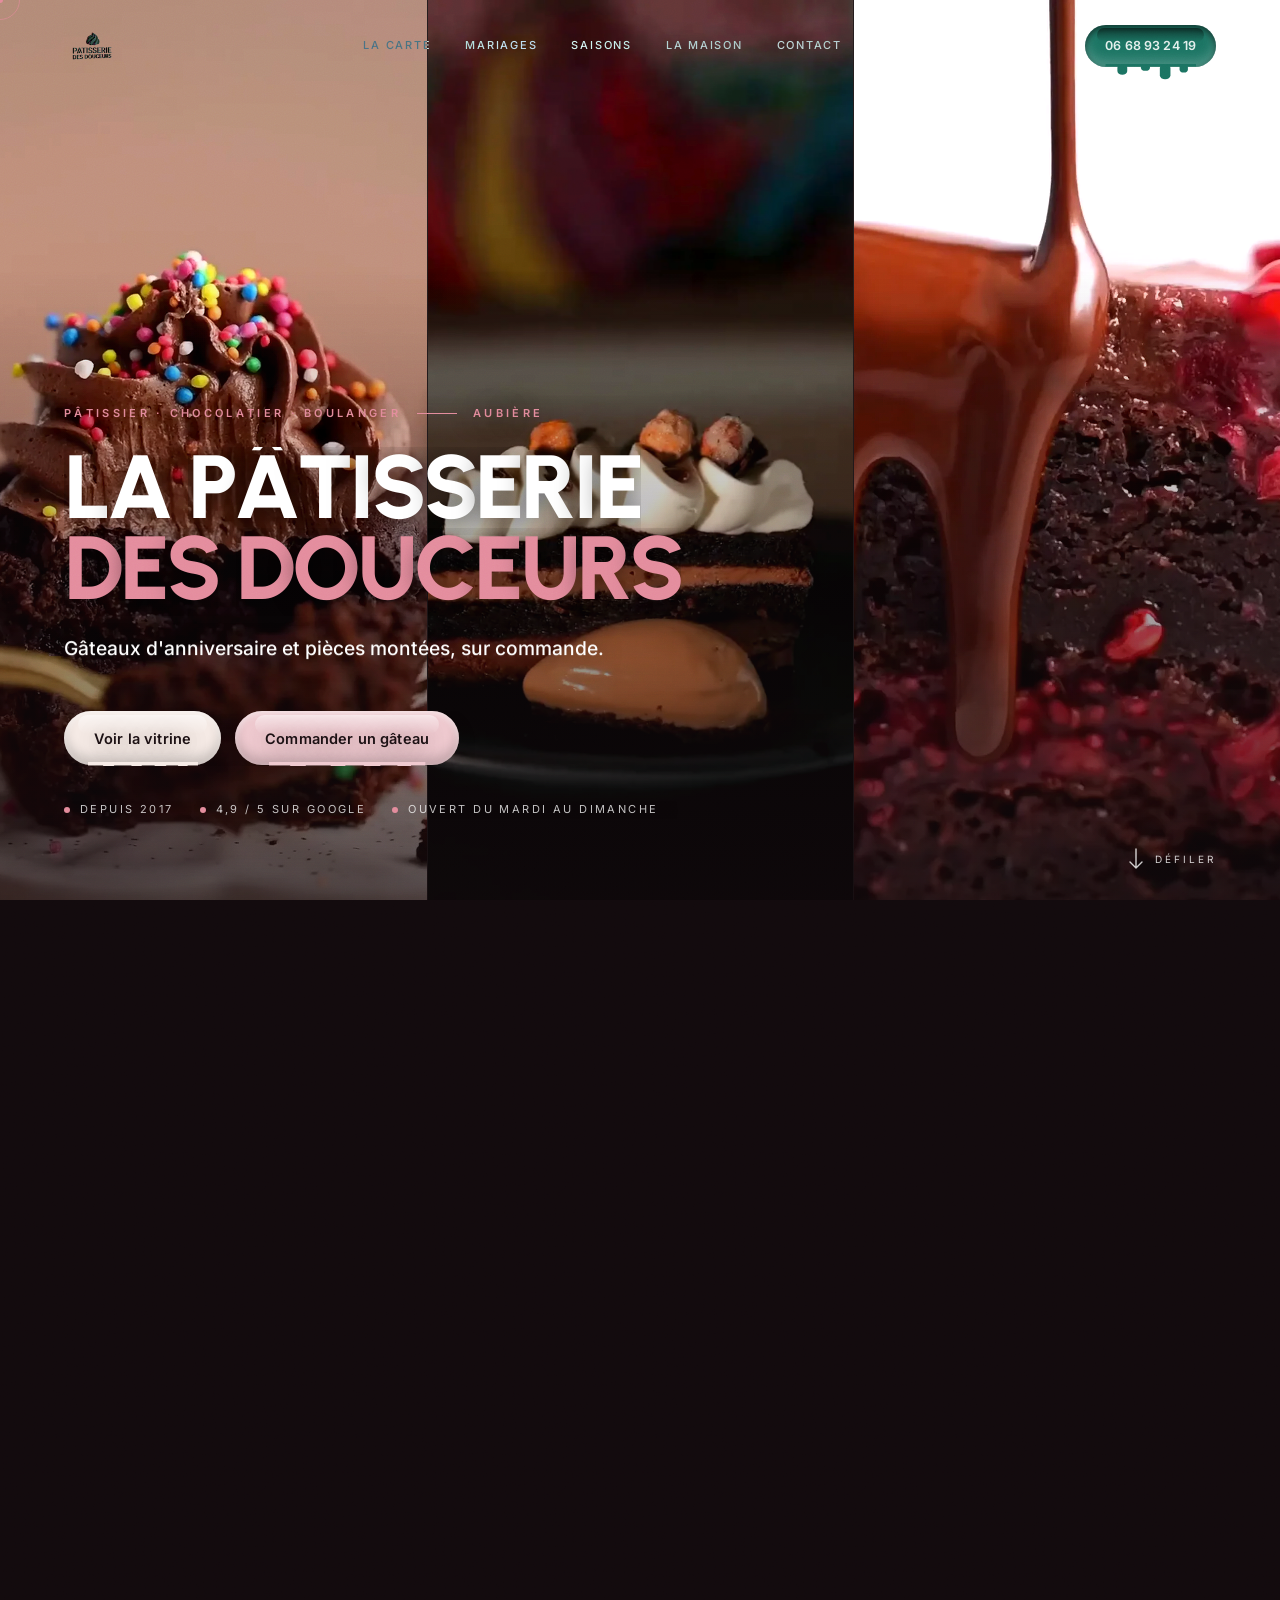
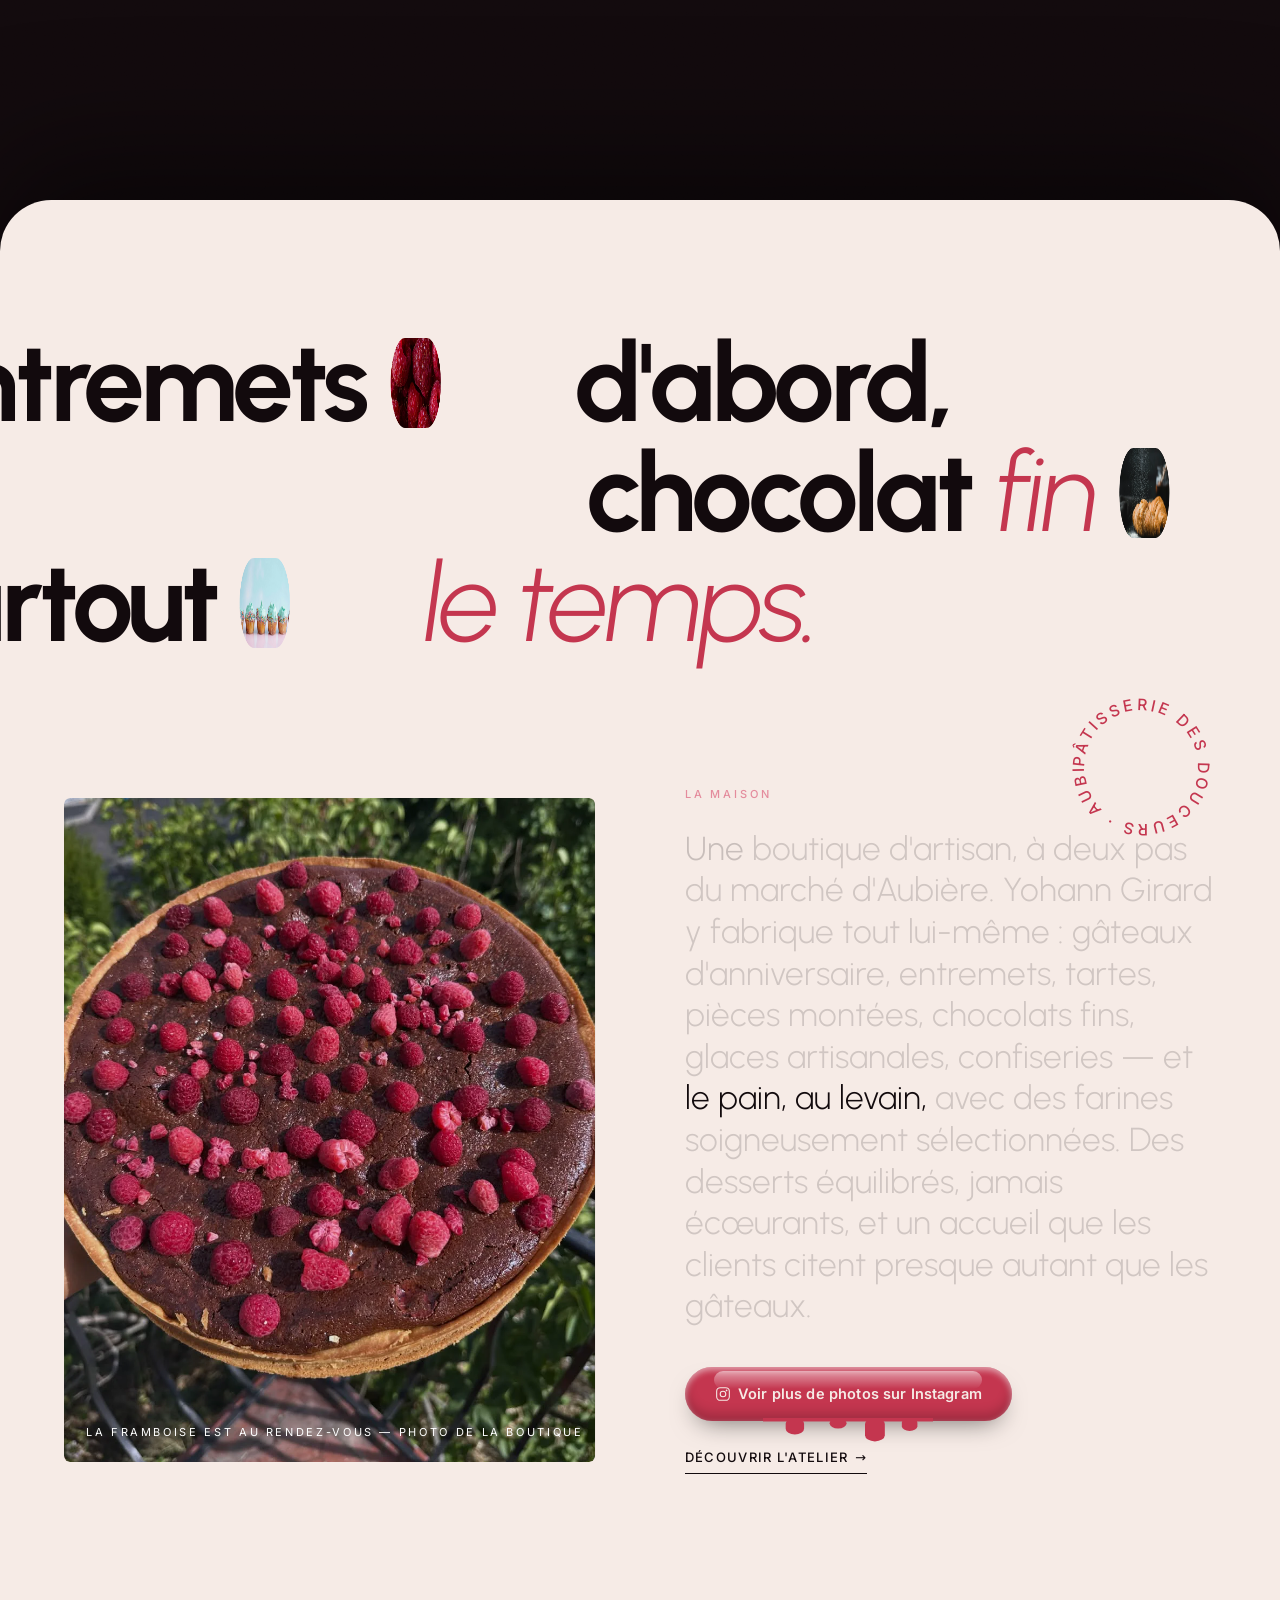
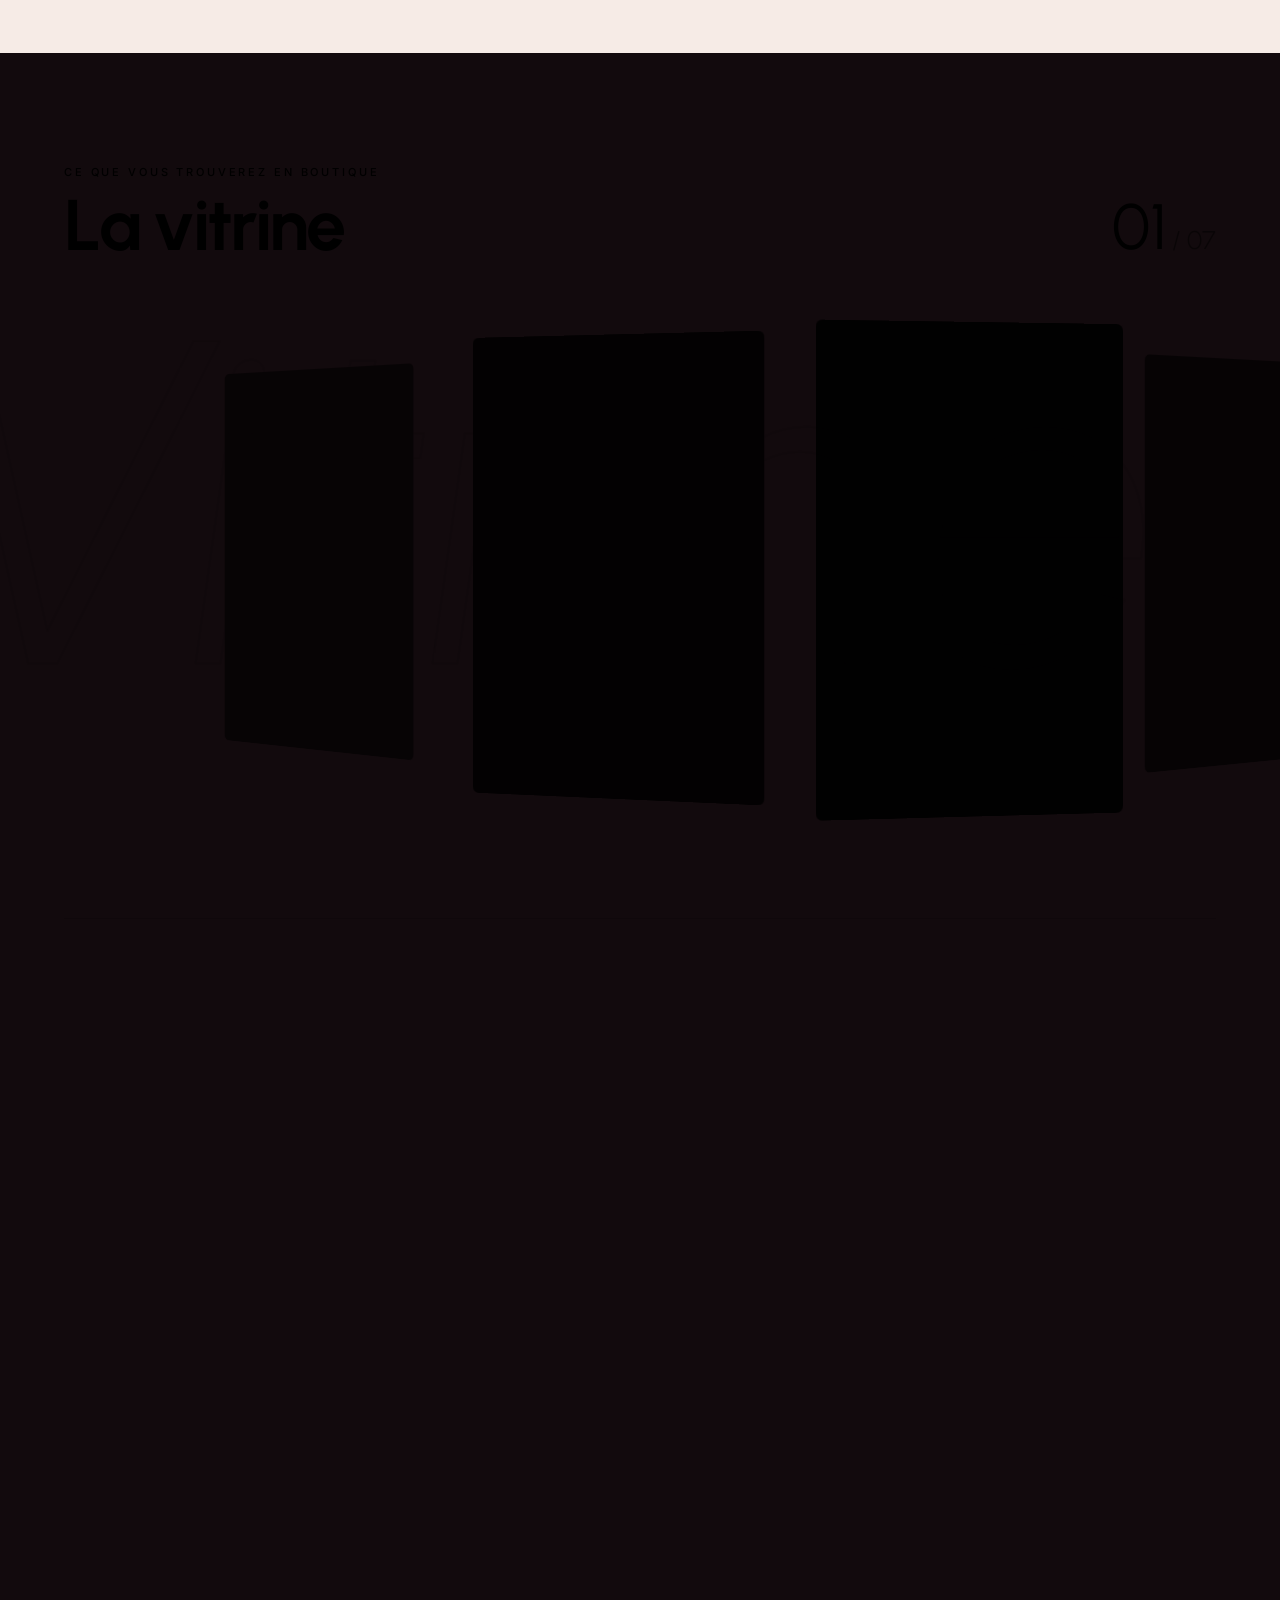
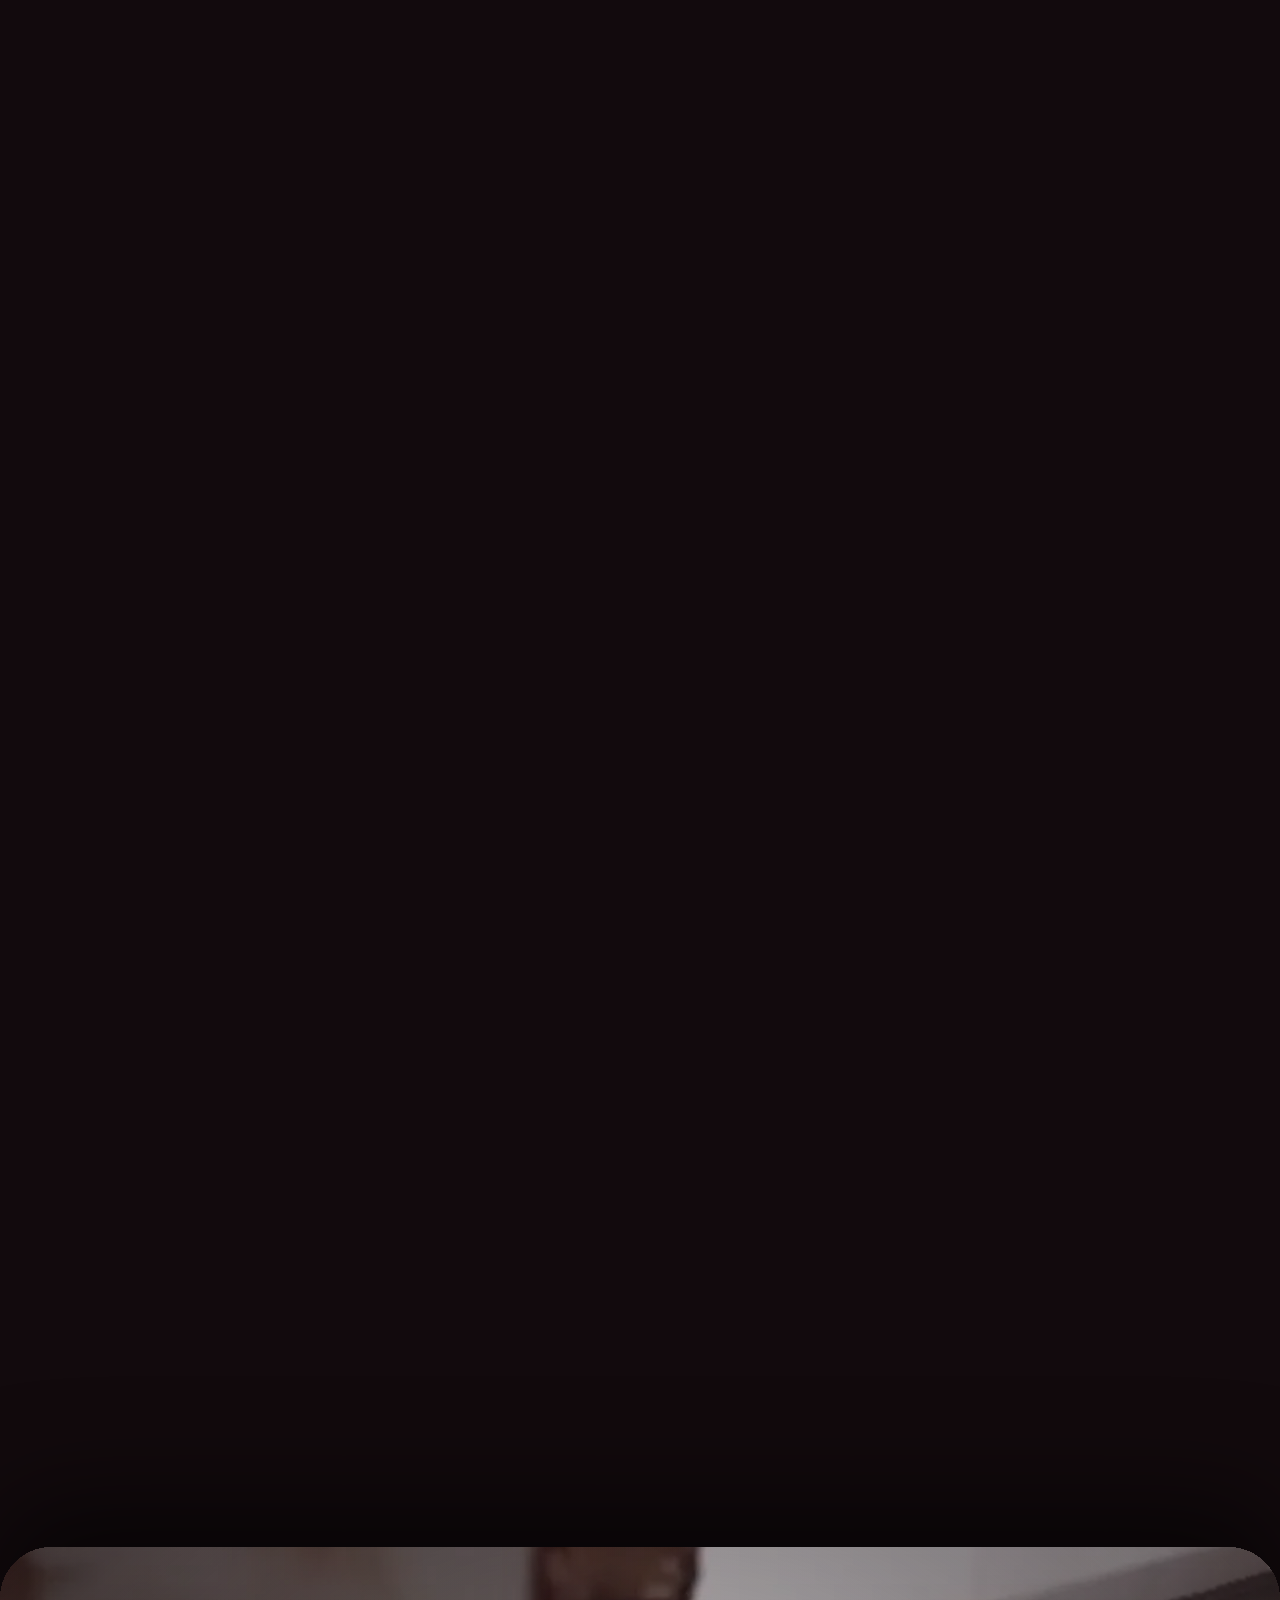
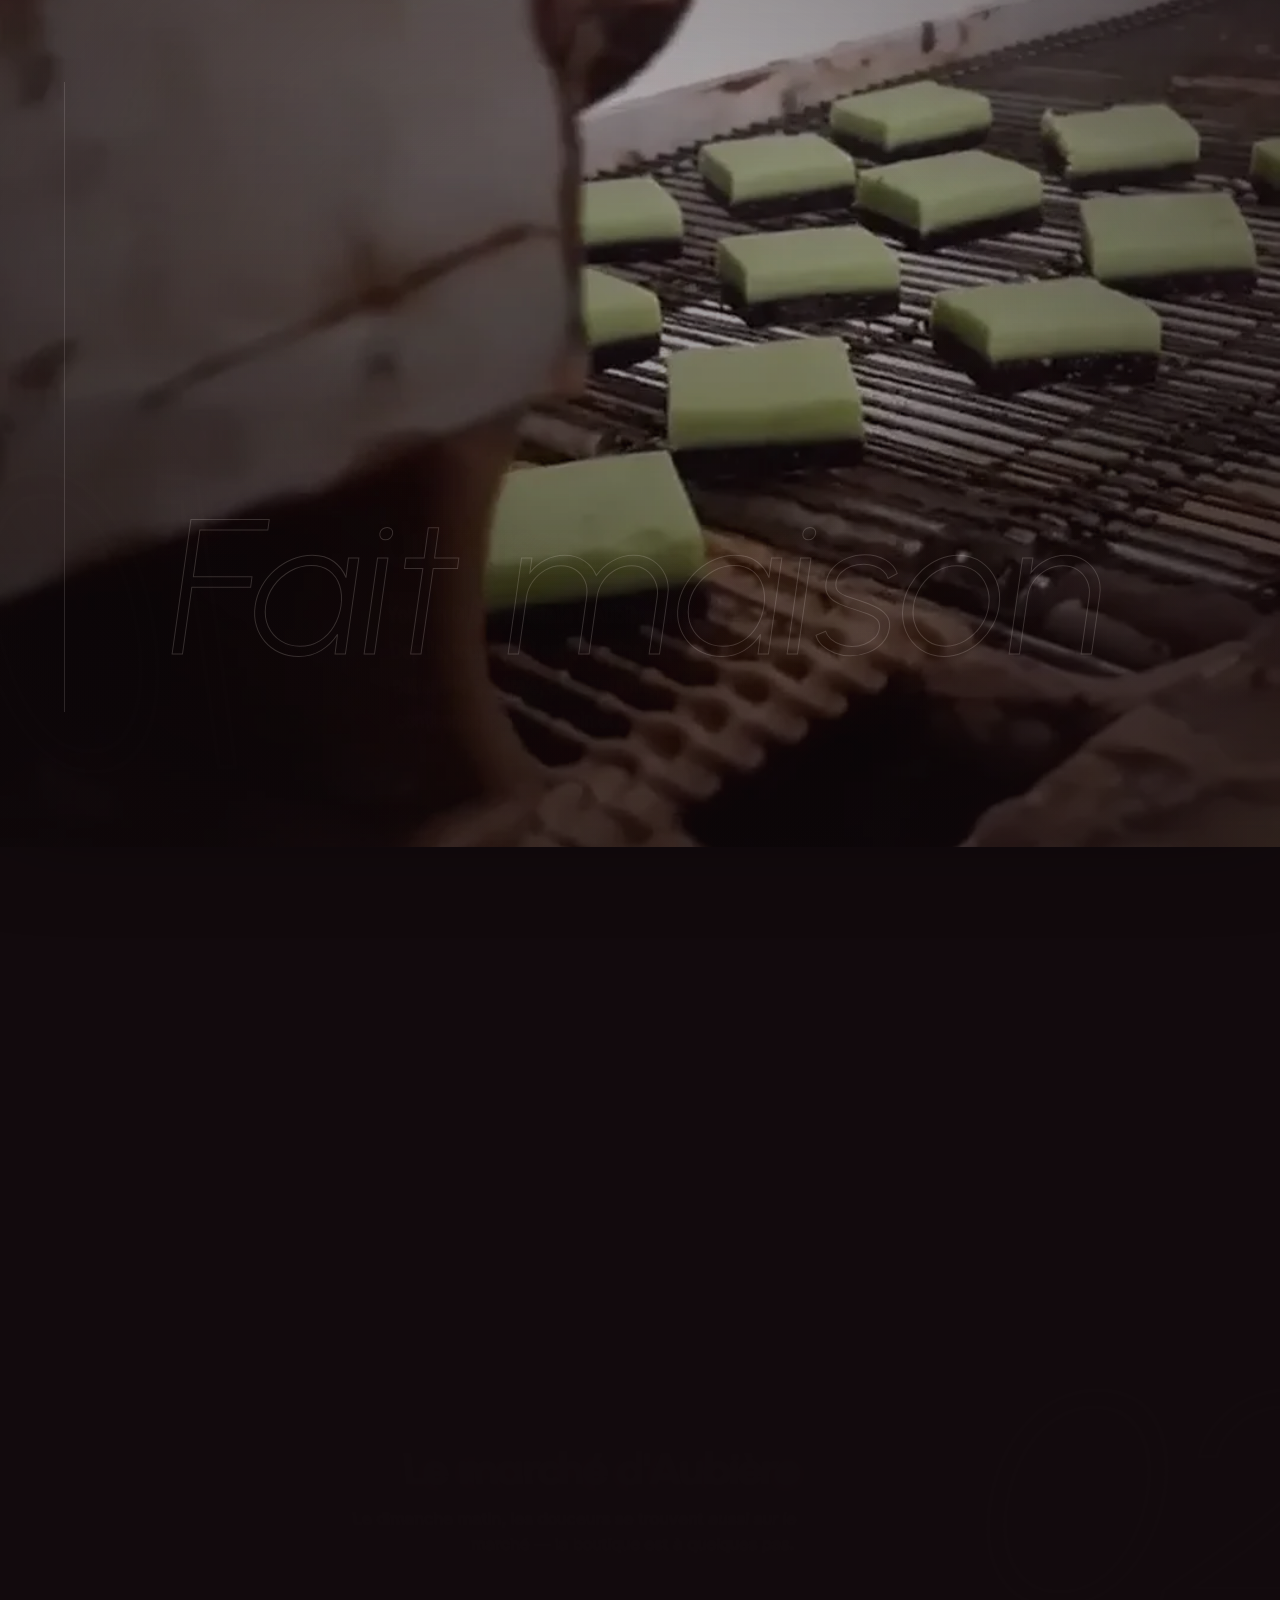
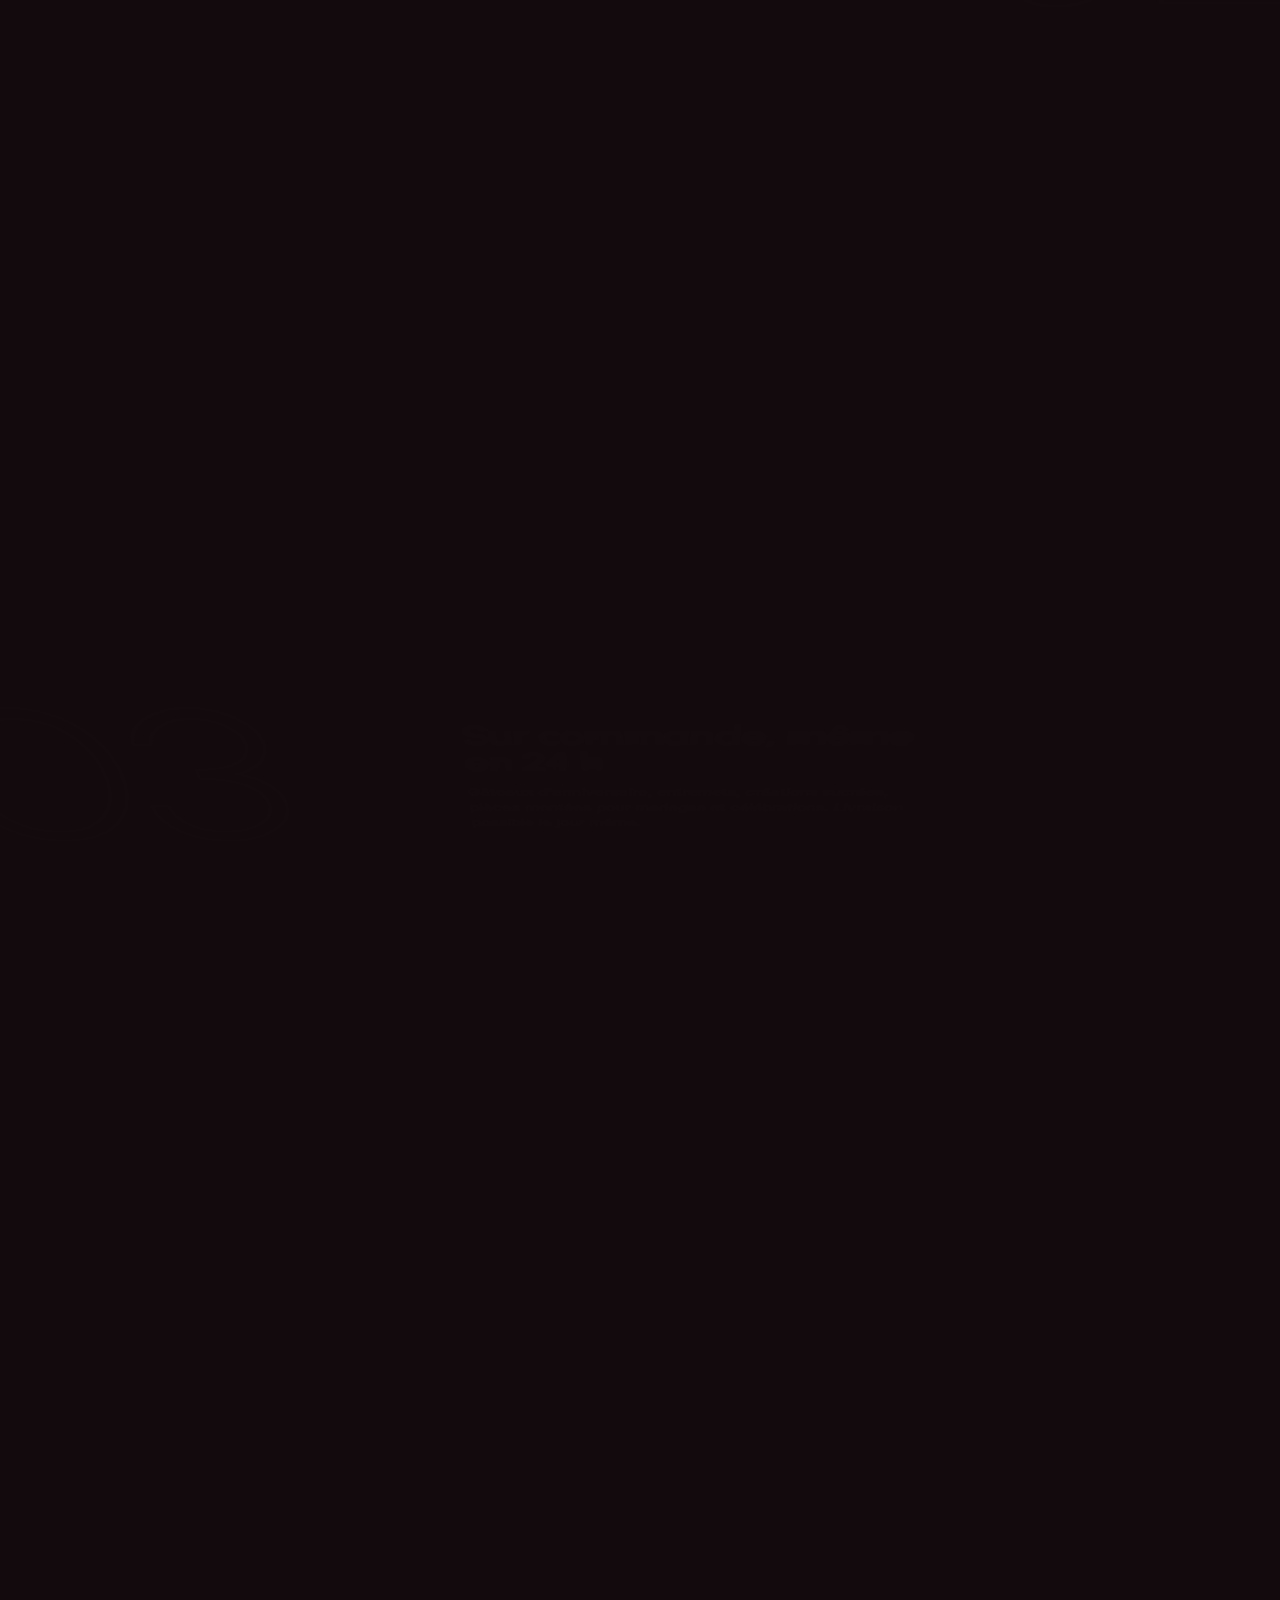
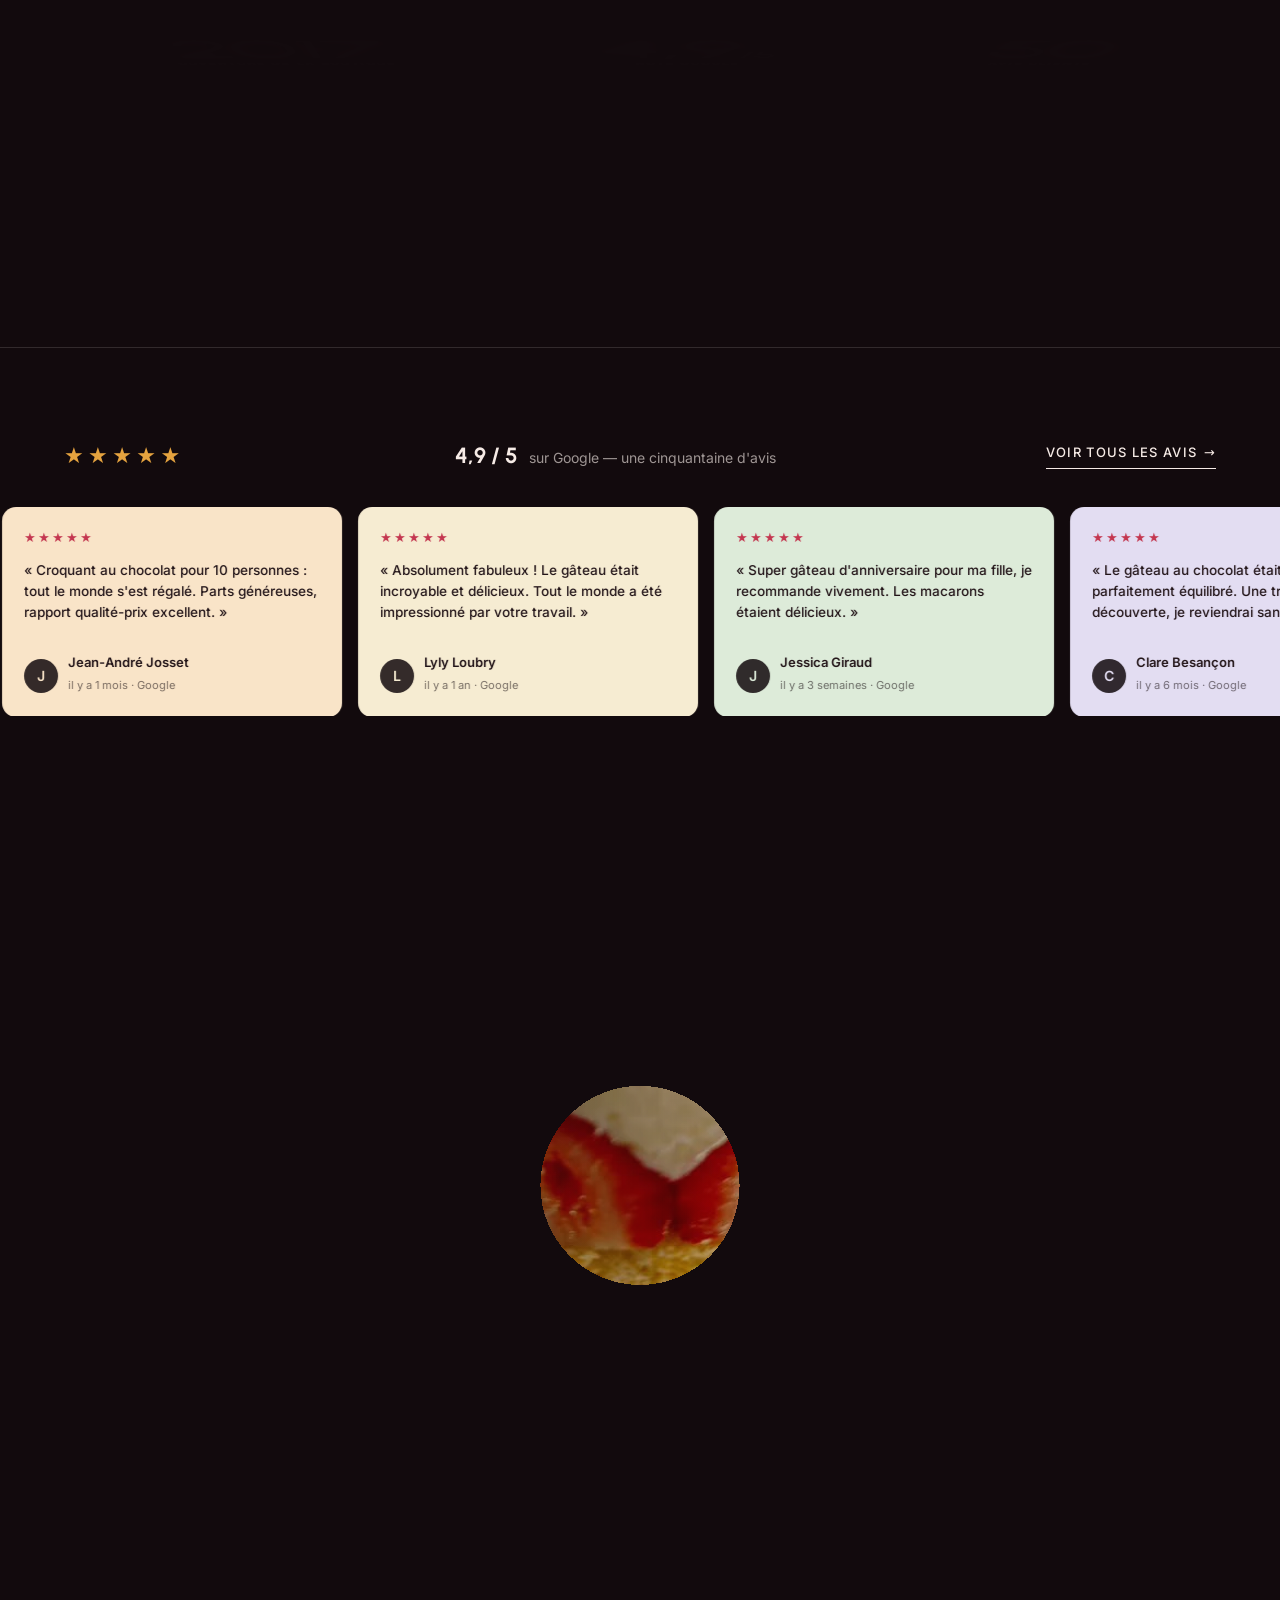
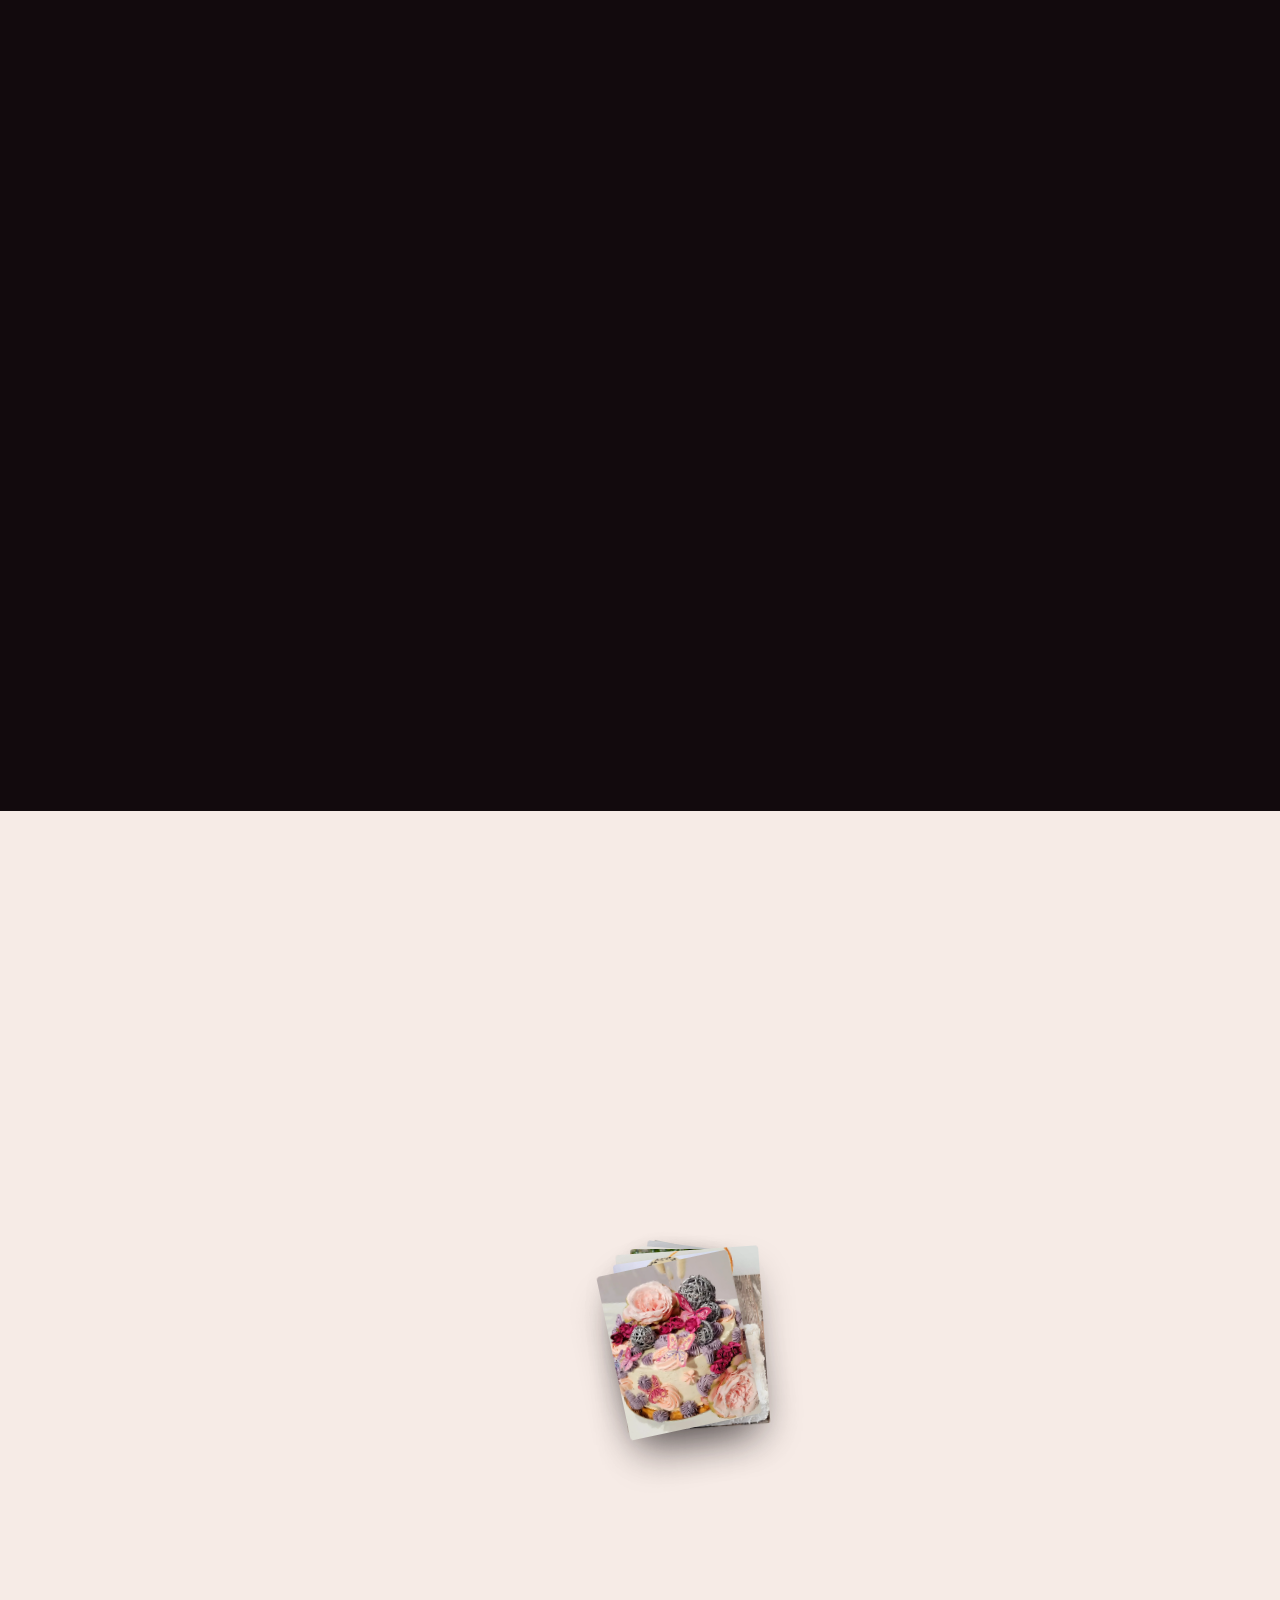
==== commit 2424d274: "Logo officiel (nav, loader, footers) + boutons coulure 3D sans hover ; purge des 3 anciennes générat" ====
--- a/index.html
+++ b/index.html
@@ -53,8 +53,9 @@
 <!-- ══════════ LOADER ══════════ -->
 <div class="loader" id="loader">
   <div class="loader__inner">
-    <span class="loader__mark" data-letters>Les Douceurs</span>
-    <span class="loader__sub">Pâtisserie · Chocolaterie · Aubière · 2017</span>
+    <img class="loader__logo" src="img/logo.webp" alt="">
+    <span class="loader__mark" data-letters>Pâtisserie des Douceurs</span>
+    <span class="loader__sub">Aubière · Depuis 2017</span>
   </div>
   <span class="loader__count"><b id="loadCount">00</b></span>
 </div>
@@ -65,10 +66,8 @@
 <!-- ══════════ NAV ══════════ -->
 <header class="nav" id="nav">
   <button class="nav__burger" id="burger" aria-label="Menu"><i></i><i></i></button>
-  <a class="nav__logo" href="#top">
-    <span class="nav__logo-crown">♛</span>
-    <span class="nav__logo-word">Douceurs</span>
-    <span class="nav__logo-sub">Pâtisserie · Aubière</span>
+  <a class="nav__logo" href="index.html" aria-label="Pâtisserie des Douceurs">
+    <img class="nav__logo-img" src="img/logo.webp" alt="Pâtisserie des Douceurs">
   </a>
   <nav class="nav__links"><a href="carte.html">La carte</a><a href="mariages.html">Mariages</a><a href="saisons.html">Saisons</a><a href="a-propos.html">La maison</a><a href="contact.html">Contact</a></nav>
   <a class="btn btn--pill" href="tel:+33668932419" data-cursor="Appeler" data-magnet>06 68 93 24 19</a>
@@ -306,6 +305,7 @@
   <footer class="footer">
     <p class="footer__giant" aria-hidden="true">Douceurs</p>
     <div class="marquee footer__marquee" aria-hidden="true"><div class="marquee__row" data-marquee data-dir="-1"><span>Pâtisserie · Chocolaterie · Glaces · Confiserie — Aubière — </span><span>Pâtisserie · Chocolaterie · Glaces · Confiserie — Aubière — </span><span>Pâtisserie · Chocolaterie · Glaces · Confiserie — Aubière — </span></div></div>
+    <img class="footer__logo" src="img/logo.webp" alt="Pâtisserie des Douceurs">
     <div class="footer__row">
       <span>© 2026 La Pâtisserie Des Douceurs · Yohann Girard, entrepreneur individuel · 7 rue des Ramacles, 63170 Aubière · SIRET 833 167 109 00010 · TVA FR04833167109</span>
       <span><a href="carte.html">La carte</a> · <a href="mariages.html">Mariages</a> · <a href="saisons.html">Saisons</a> · <a href="a-propos.html">La maison</a> · <a href="contact.html">Contact</a> · <a href="mentions-legales.html">Mentions légales</a></span>
--- a/styles.css
+++ b/styles.css
@@ -51,37 +51,21 @@
 .wd{display:inline-block;white-space:nowrap}
 .ch{display:inline-block;will-change:transform;backface-visibility:hidden}
 
-/* — boutons « liquid glass » — */
-.btn{position:relative;display:inline-flex;align-items:center;justify-content:center;gap:.6em;height:54px;padding:0 30px;border-radius:999px;font-size:12px;font-weight:600;letter-spacing:.16em;text-transform:uppercase;white-space:nowrap;overflow:hidden;isolation:isolate;color:var(--cream);border:1px solid rgba(255,255,255,.26);background:linear-gradient(115deg,rgba(255,255,255,.16),rgba(255,255,255,.03) 35%,rgba(255,255,255,0) 60%),radial-gradient(120% 150% at 12% 135%,rgba(196,54,79,.38),transparent 60%),radial-gradient(140% 190% at 90% 0%,rgba(124,92,255,.34),transparent 55%),rgba(24,13,17,.5);backdrop-filter:blur(16px) saturate(1.6);-webkit-backdrop-filter:blur(16px) saturate(1.6);box-shadow:inset 0 1px 0 rgba(255,255,255,.45),inset 0 -8px 18px -10px rgba(228,140,157,.42),inset 12px 0 22px -14px rgba(110,150,255,.4),0 20px 44px -16px rgba(196,54,79,.45),0 3px 10px rgba(0,0,0,.35);transition:box-shadow .5s var(--ease),filter .4s;will-change:transform}
-.btn::before{content:"";position:absolute;left:12%;right:12%;top:2px;height:30%;border-radius:999px;background:linear-gradient(rgba(255,255,255,.18),rgba(255,255,255,0));filter:blur(2px);pointer-events:none}
-.btn::after{content:"";position:absolute;top:-60%;bottom:-60%;width:38%;left:-50%;transform:skewX(-22deg);background:linear-gradient(90deg,transparent,rgba(255,255,255,.35),transparent);transition:left .8s var(--ease);pointer-events:none}
-.btn:hover::after{left:125%}
-.btn:hover{filter:brightness(1.14) saturate(1.1);box-shadow:inset 0 1px 0 rgba(255,255,255,.55),inset 0 -10px 26px -8px rgba(228,140,157,.75),inset 12px 0 26px -12px rgba(110,150,255,.55),0 28px 64px -14px rgba(196,54,79,.6),0 3px 10px rgba(0,0,0,.35)}
-/* variantes : même verre, lueur différente */
-.btn--light{border-color:rgba(255,255,255,.34);background:linear-gradient(115deg,rgba(255,255,255,.13),rgba(255,255,255,.03) 38%,rgba(255,255,255,0) 62%),radial-gradient(120% 160% at 16% 145%,rgba(228,140,157,.42),transparent 62%),radial-gradient(120% 170% at 85% -15%,rgba(255,170,120,.28),transparent 55%),rgba(30,14,19,.5);box-shadow:inset 0 1px 0 rgba(255,255,255,.5),inset 0 -8px 18px -10px rgba(228,140,157,.45),inset 10px 0 20px -14px rgba(255,170,120,.3),0 22px 50px -16px rgba(196,54,79,.5),0 3px 10px rgba(0,0,0,.35)}
-.btn--ghost{border-color:rgba(190,220,255,.3);background:linear-gradient(115deg,rgba(255,255,255,.14),rgba(255,255,255,.02) 35%,rgba(255,255,255,0) 60%),radial-gradient(120% 160% at 12% 140%,rgba(64,140,255,.32),transparent 62%),radial-gradient(130% 180% at 88% -10%,rgba(64,220,200,.3),transparent 55%),rgba(16,14,22,.46);box-shadow:inset 0 1px 0 rgba(255,255,255,.4),inset 0 -8px 18px -10px rgba(90,150,255,.38),inset -12px 0 22px -14px rgba(64,220,200,.35),0 20px 44px -16px rgba(60,110,255,.4),0 3px 10px rgba(0,0,0,.35)}
-.btn--ghost:hover{box-shadow:inset 0 1px 0 rgba(255,255,255,.5),inset 0 -10px 26px -8px rgba(90,150,255,.7),inset -12px 0 26px -12px rgba(64,220,200,.5),0 28px 64px -14px rgba(60,110,255,.55),0 3px 10px rgba(0,0,0,.35)}
-.btn--noir{border-color:rgba(230,190,255,.3);background:linear-gradient(115deg,rgba(255,255,255,.15),rgba(255,255,255,.03) 35%,rgba(255,255,255,0) 60%),radial-gradient(120% 160% at 14% 140%,rgba(168,85,247,.35),transparent 62%),radial-gradient(130% 180% at 88% -10%,rgba(236,72,153,.4),transparent 55%),rgba(18,12,22,.55);box-shadow:inset 0 1px 0 rgba(255,255,255,.42),inset 0 -8px 18px -10px rgba(168,85,247,.4),inset 12px 0 22px -14px rgba(236,72,153,.4),0 20px 44px -16px rgba(168,85,247,.45),0 3px 10px rgba(0,0,0,.35)}
-.btn--pill{height:42px;padding:0 22px;font-size:10px}
-
-/* lettres découpées */
-.wd{display:inline-block;white-space:nowrap}
-.ch{display:inline-block;will-change:transform;backface-visibility:hidden}
-
-/* — boutons — */
-.btn{position:relative;display:inline-flex;align-items:center;justify-content:center;gap:.6em;height:54px;padding:0 30px;border-radius:999px;font-size:12px;font-weight:500;letter-spacing:.16em;text-transform:uppercase;white-space:nowrap;overflow:hidden;transition:color .4s;will-change:transform;isolation:isolate}
-.btn::before{content:"";position:absolute;inset:0;border-radius:inherit;background:var(--framboise);transform:translateY(101%);transition:transform .55s var(--ease);z-index:-1}
-.btn:hover::before{transform:none}
-.btn:hover{color:#fff}
-.btn--light{background:var(--cream);color:var(--noir);box-shadow:0 14px 40px rgba(0,0,0,.3)}
-.btn--noir{background:var(--noir);color:var(--cream);box-shadow:0 14px 40px rgba(18,10,13,.25)}
-.btn--ghost{border:1px solid rgba(246,235,230,.45);color:var(--cream);backdrop-filter:blur(6px)}
-.btn--pill{height:42px;padding:0 22px;border:1px solid currentColor;font-size:10px}
+/* — boutons « coulure » : pilule 3D + gouttes, AUCUN effet au survol — */
+.btn{--c:#E48C9D;position:relative;display:inline-flex;align-items:center;justify-content:center;gap:.5em;height:54px;padding:0 30px;border-radius:999px;font-size:14.5px;font-weight:700;letter-spacing:.01em;white-space:nowrap;color:#1B1013;background:var(--c);box-shadow:inset 0 3px 6px rgba(255,255,255,.55),inset 0 -7px 12px rgba(0,0,0,.2),0 12px 26px -12px rgba(0,0,0,.55)}
+.btn::before{content:"";position:absolute;left:9%;right:9%;top:7%;height:34%;border-radius:999px;background:linear-gradient(rgba(255,255,255,.5),rgba(255,255,255,0));pointer-events:none}
+.btn::after{content:"";position:absolute;left:50%;top:calc(100% - 3px);width:min(70%,170px);height:26px;transform:translateX(-50%);background:var(--c);-webkit-mask:url("data:image/svg+xml,%3Csvg xmlns='http://www.w3.org/2000/svg' viewBox='0 0 120 30' preserveAspectRatio='none'%3E%3Crect x='0' y='0' width='120' height='4'/%3E%3Crect x='16' y='0' width='13' height='19' rx='6.5'/%3E%3Crect x='47' y='0' width='12' height='12' rx='6'/%3E%3Crect x='72' y='0' width='14' height='27' rx='7'/%3E%3Crect x='98' y='0' width='11' height='15' rx='5.5'/%3E%3C/svg%3E") center top/100% 100% no-repeat;mask:url("data:image/svg+xml,%3Csvg xmlns='http://www.w3.org/2000/svg' viewBox='0 0 120 30' preserveAspectRatio='none'%3E%3Crect x='0' y='0' width='120' height='4'/%3E%3Crect x='16' y='0' width='13' height='19' rx='6.5'/%3E%3Crect x='47' y='0' width='12' height='12' rx='6'/%3E%3Crect x='72' y='0' width='14' height='27' rx='7'/%3E%3Crect x='98' y='0' width='11' height='15' rx='5.5'/%3E%3C/svg%3E") center top/100% 100% no-repeat;pointer-events:none}
+.btn--light{--c:#F6EBE6}
+.btn--ghost{--c:#EFC9CF}
+.btn--noir{--c:#C4364F;color:#F6EBE6}
+.btn--pill{height:42px;padding:0 20px;font-size:12.5px}
+.btn--pill::after{height:17px}
 
 /* ══════════ LOADER ══════════ */
 .loader{position:fixed;inset:0;z-index:100;background:var(--noir);color:var(--cream);display:grid;place-items:center;border-radius:0 0 0 0}
 .loader__inner{text-align:center}
-.loader__mark{display:block;font-family:var(--serif);font-size:clamp(44px,8vw,110px);line-height:1;overflow:hidden}
+.loader__logo{display:block;width:clamp(150px,22vw,260px);margin:0 auto 14px}
+.loader__mark{display:block;font-family:var(--serif);font-weight:800;letter-spacing:-.02em;font-size:clamp(26px,4.6vw,58px);line-height:1;overflow:hidden}
 .loader__mark .ch{transform:translateY(110%)}
 .loader__sub{display:block;font-size:11px;letter-spacing:.34em;text-transform:uppercase;opacity:.55;margin-top:14px}
 .loader__count{position:absolute;right:var(--pad);bottom:var(--pad);font-family:var(--serif);font-size:clamp(60px,10vw,140px);line-height:1;font-weight:300;color:var(--rose)}
@@ -98,7 +82,8 @@
 
 /* ══════════ NAV ══════════ */
 .nav{position:fixed;top:0;left:0;right:0;z-index:50;display:flex;align-items:center;justify-content:space-between;gap:20px;padding:18px var(--pad);color:#fff;mix-blend-mode:difference}
-.nav__logo{display:grid;justify-items:center;line-height:1;text-align:center}
+.nav__logo{display:block;line-height:0}
+.nav__logo-img{height:56px;width:auto;display:block}
 .nav__logo-crown{font-size:14px;margin-bottom:2px}
 .nav__logo-word{font-family:var(--serif);font-size:26px;letter-spacing:.06em;text-transform:uppercase}
 .nav__logo-sub{font-size:8px;letter-spacing:.3em;text-transform:uppercase;opacity:.8;margin-top:3px}
@@ -298,7 +283,8 @@
 .footer__marquee{font-family:var(--serif);font-size:clamp(28px,4vw,60px);line-height:1;color:var(--rose);border-top:1px solid var(--line);border-bottom:1px solid var(--line);padding:.3em 0}
 .marquee{overflow:hidden;white-space:nowrap}
 .marquee__row{display:inline-flex;will-change:transform}
-.footer__row{display:flex;justify-content:space-between;gap:16px;flex-wrap:wrap;font-size:12px;letter-spacing:.08em;opacity:.6;margin-top:24px}
+.footer__row{display:flex;justify-content:space-between;align-items:center;gap:16px;flex-wrap:wrap;font-size:12px;letter-spacing:.08em;opacity:.6;margin-top:24px}
+.footer__logo{height:70px;width:auto;display:block;margin-bottom:14px}
 
 /* ══════════ RESPONSIVE ══════════ */
 @media (min-width:761px){
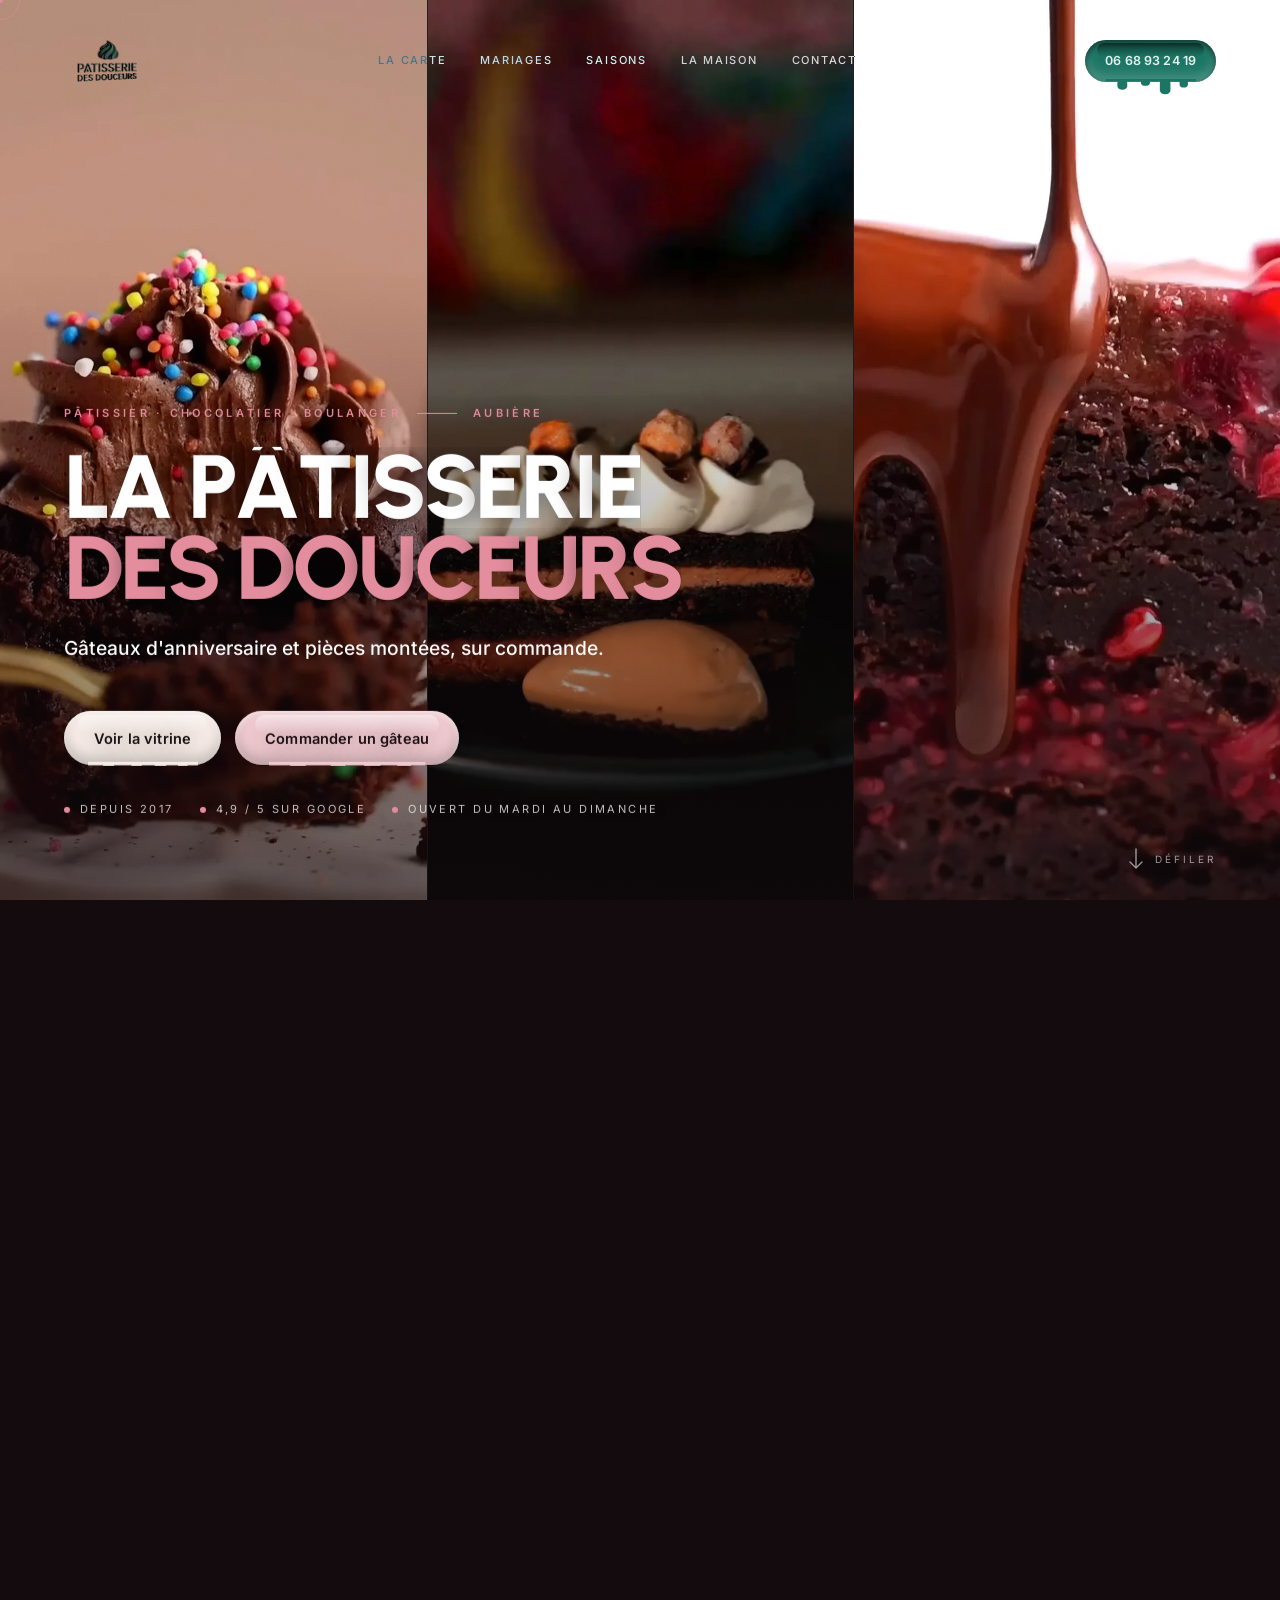
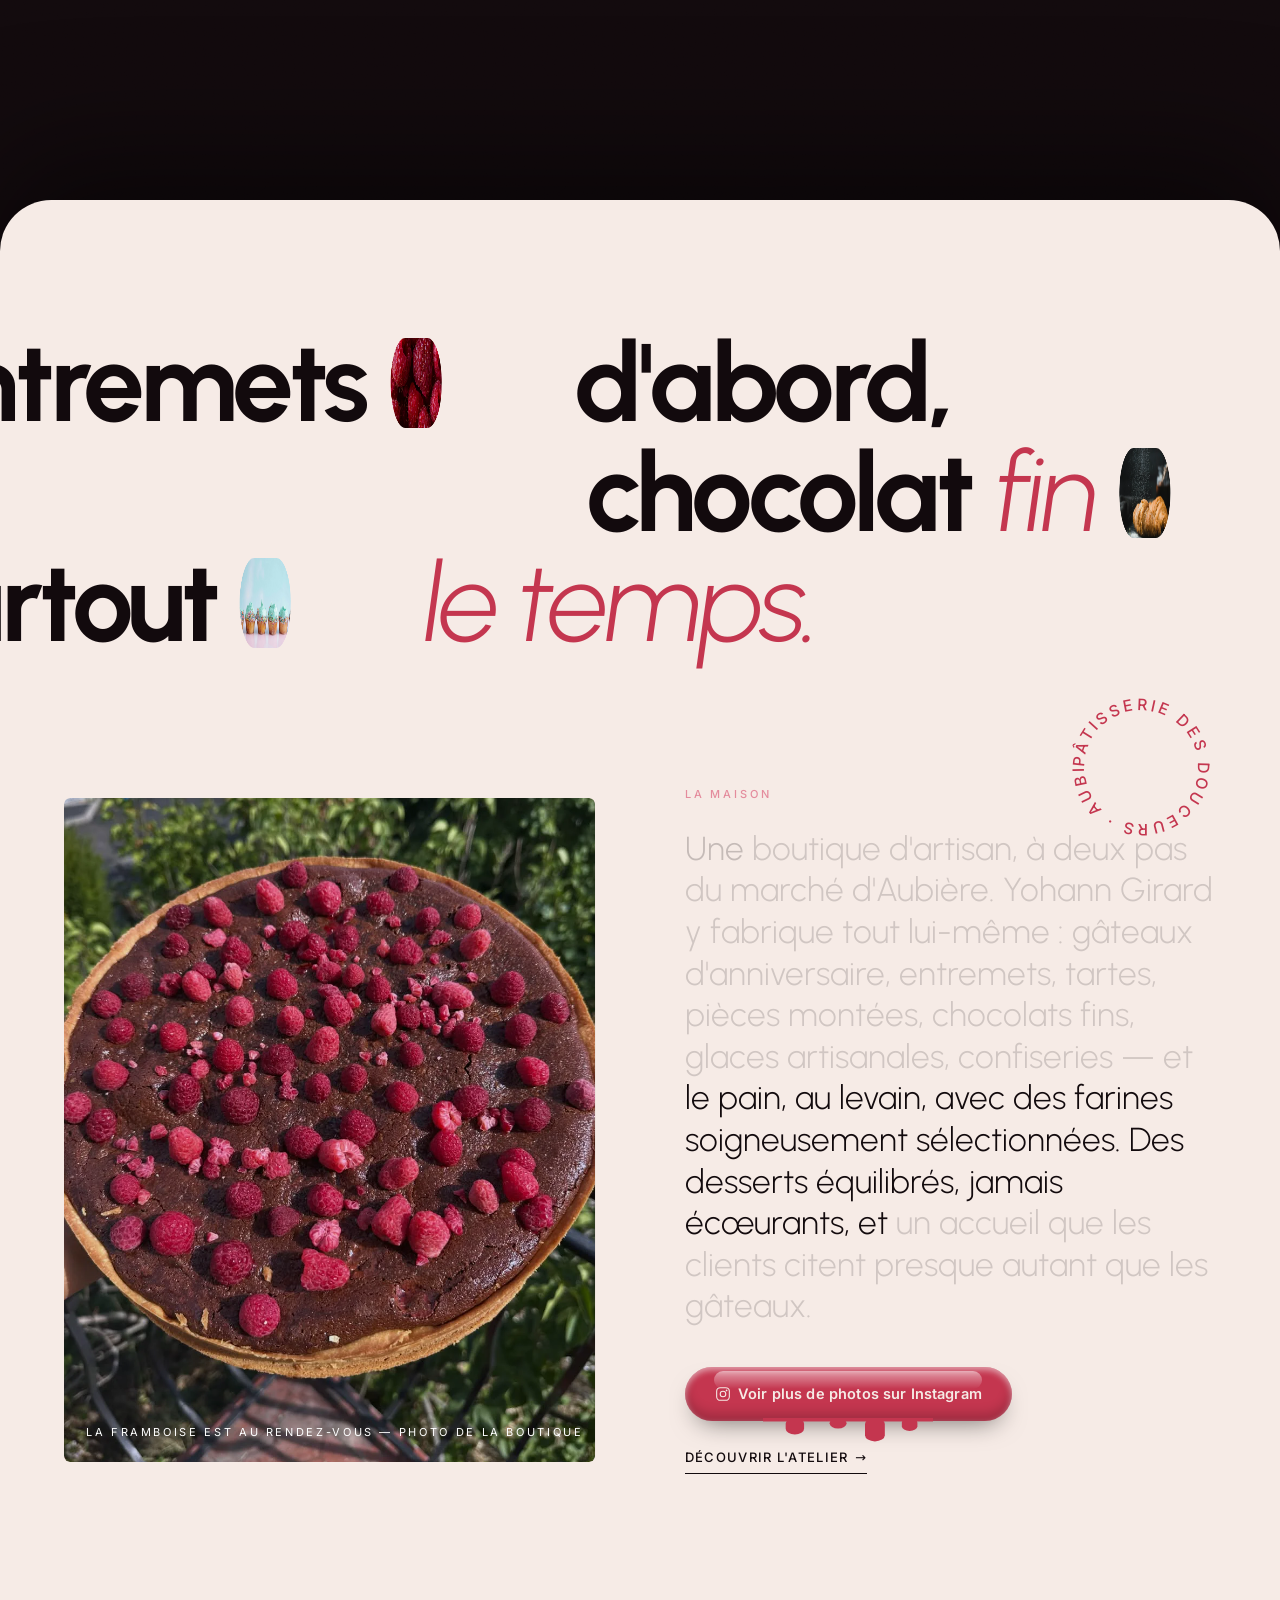
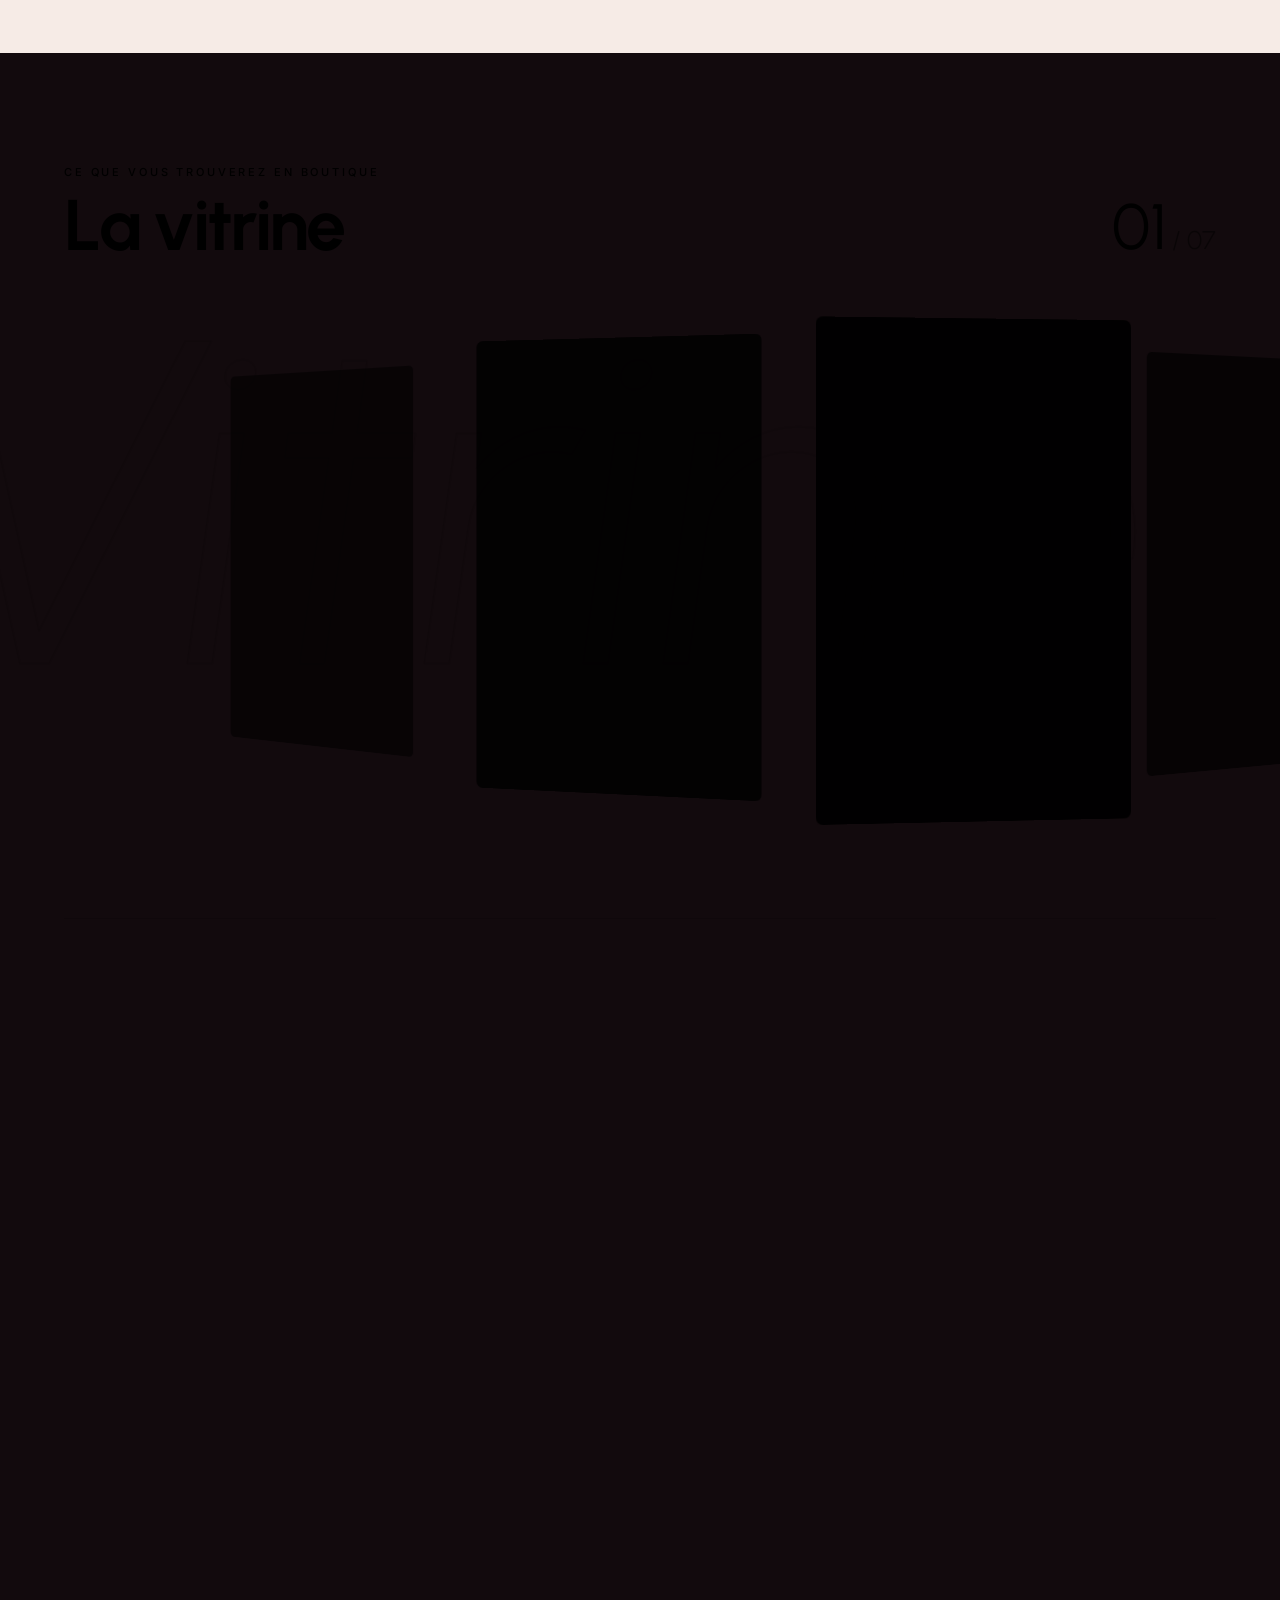
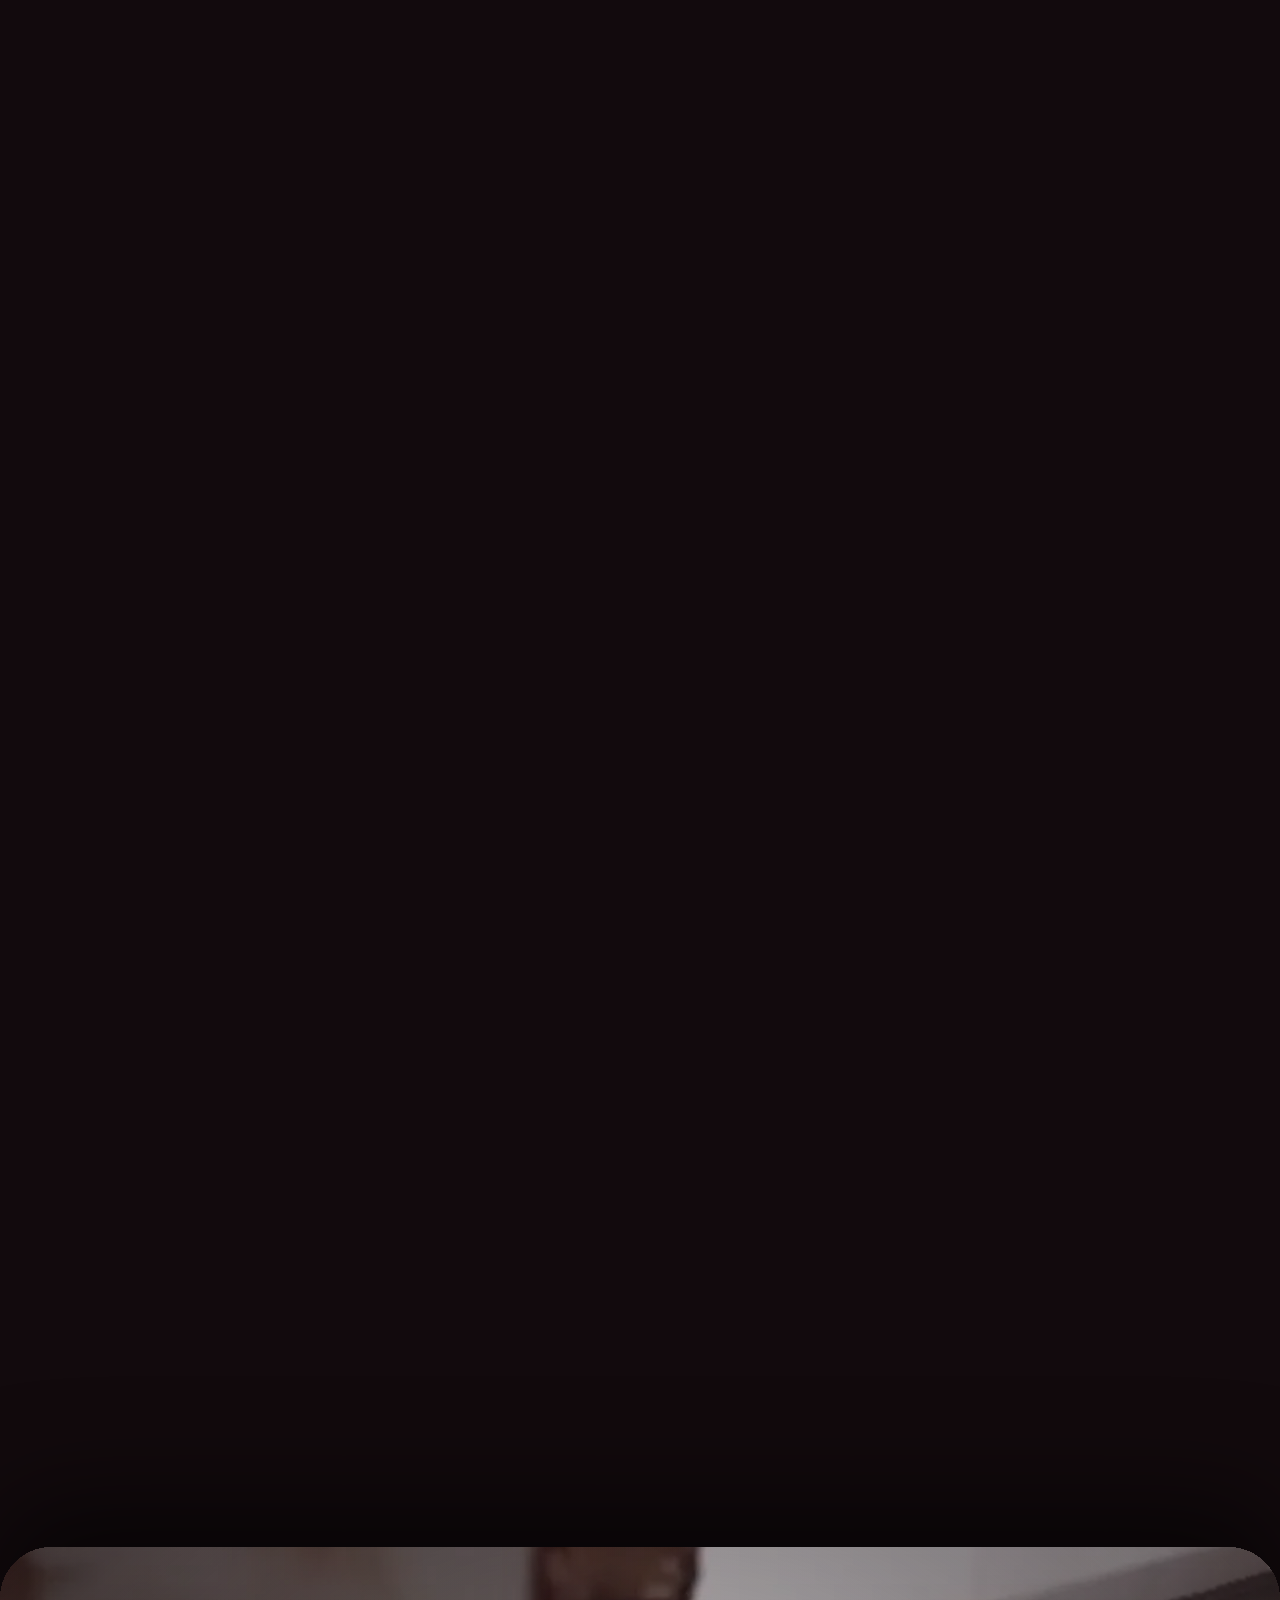
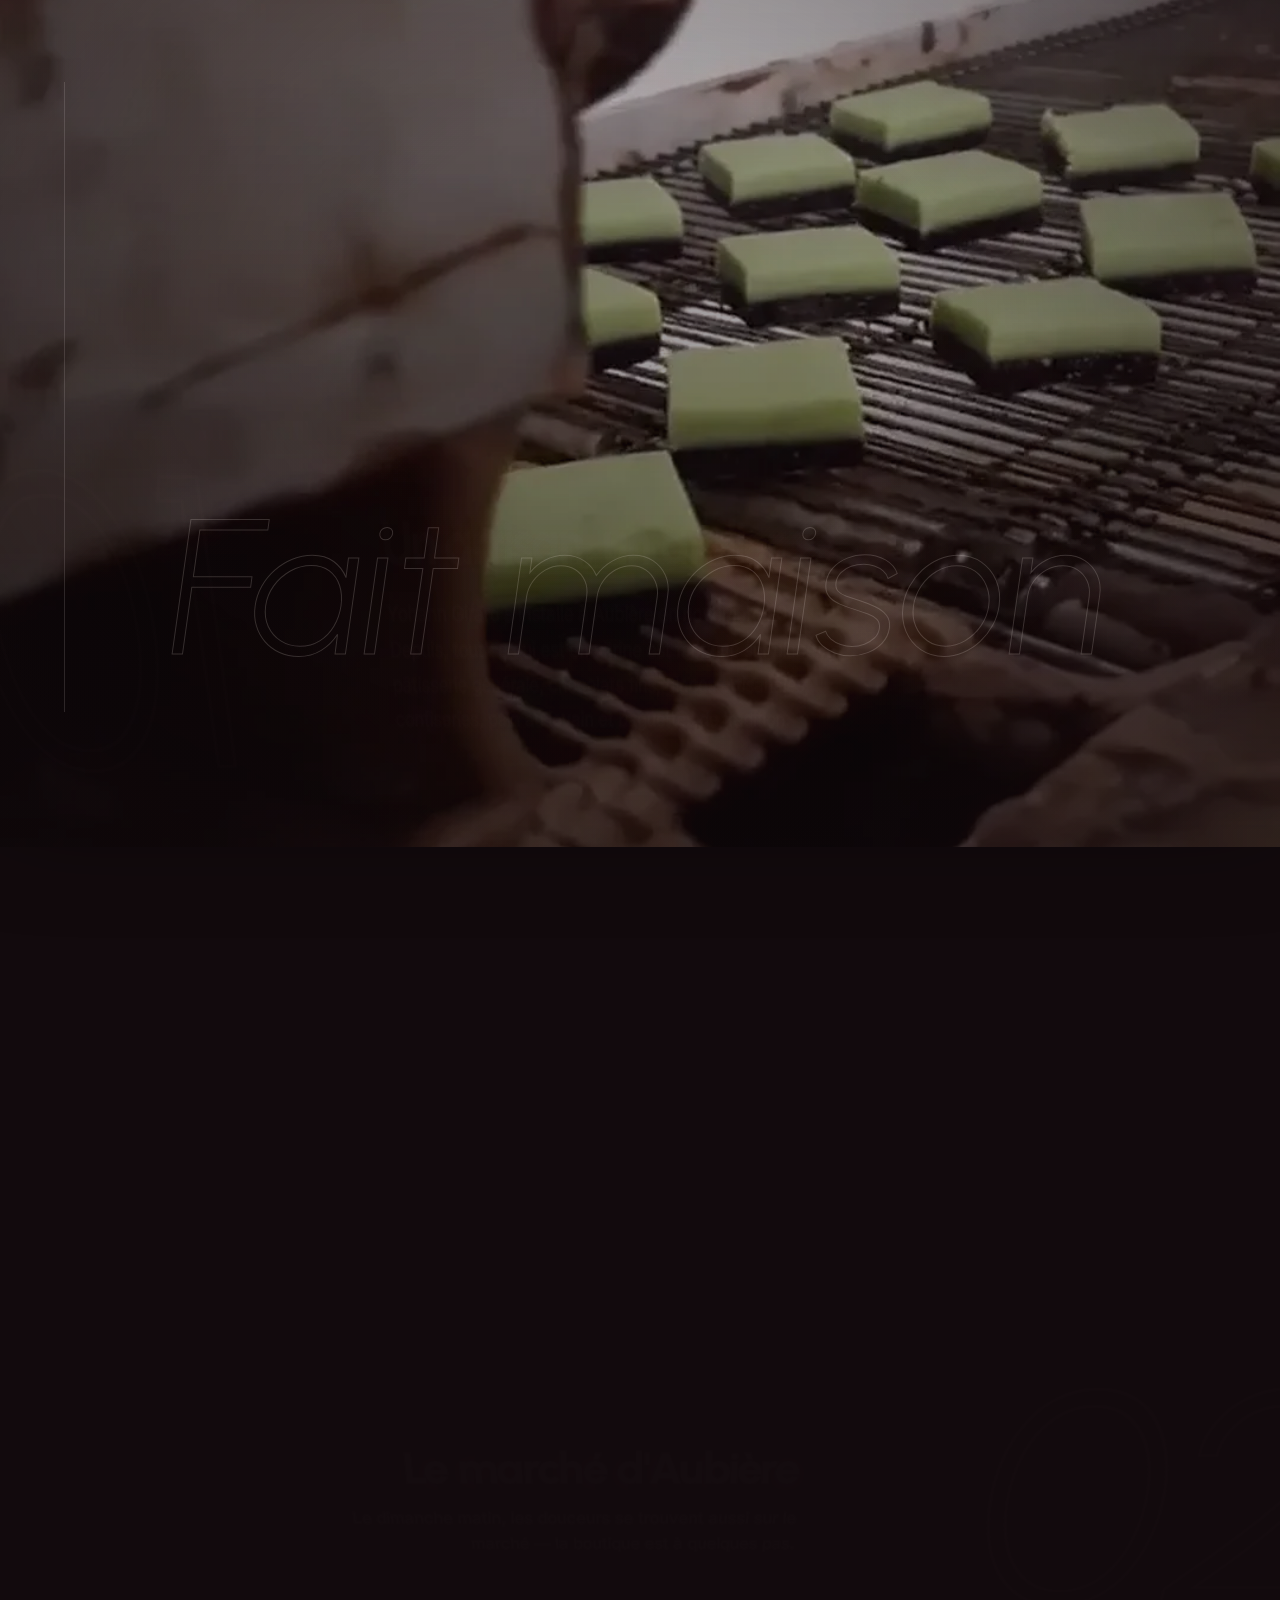
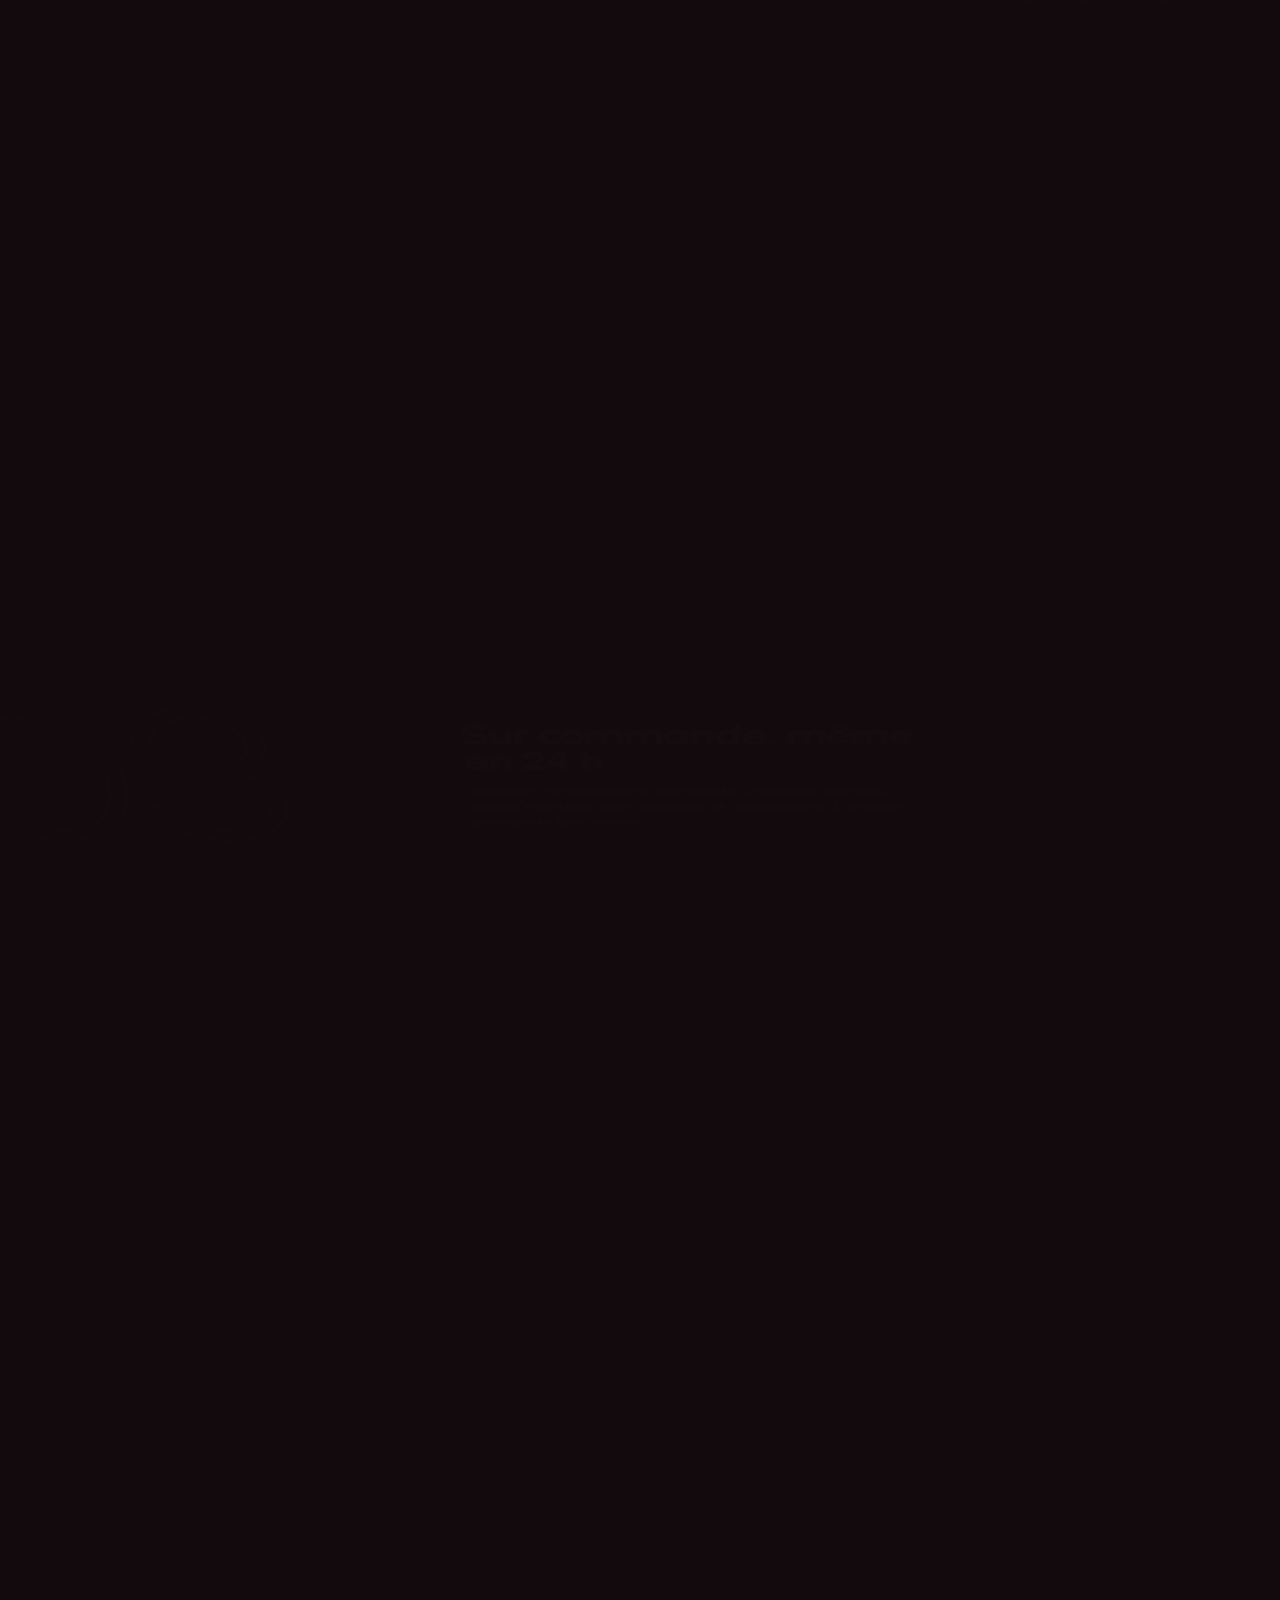
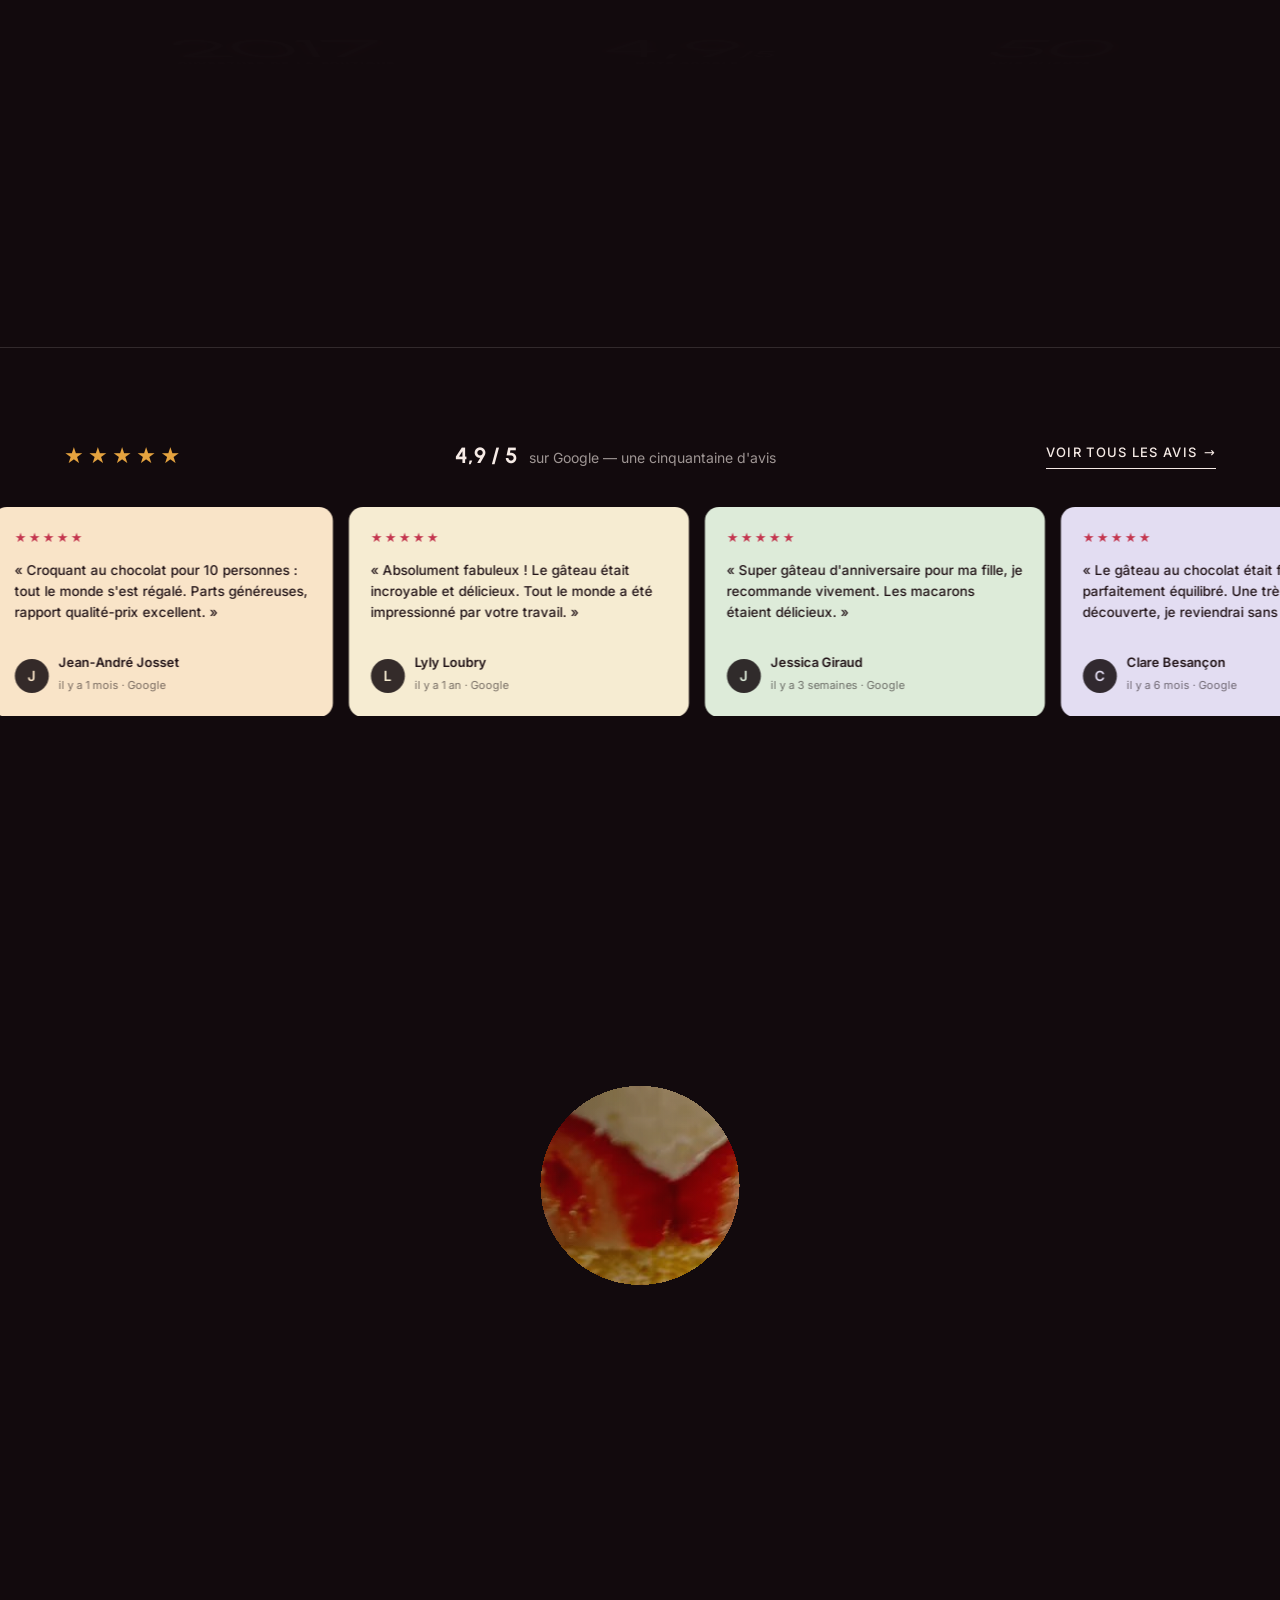
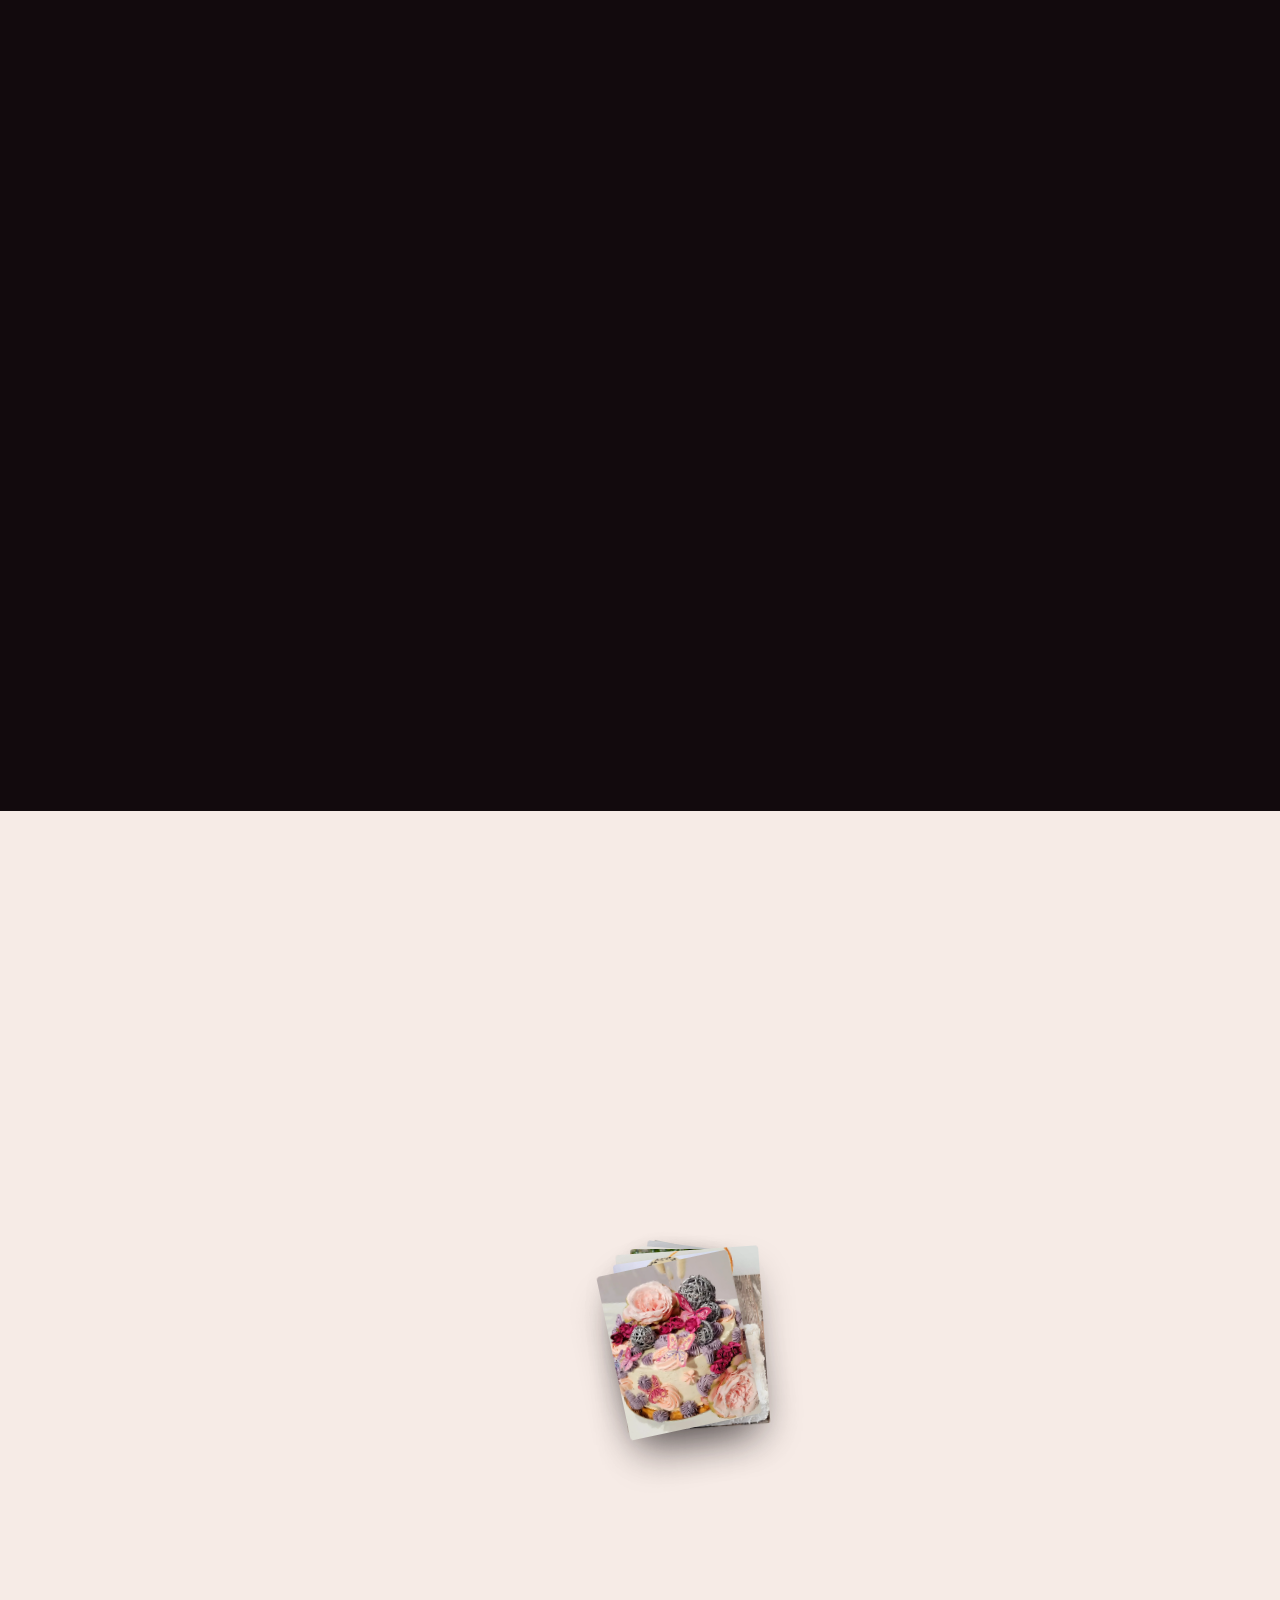
==== commit 15f1cb96: "Logo agrandi (nav 86px, footer 130px), icône Instagram partout, vraie photo de vitrine sur l'accueil" ====
--- a/index.html
+++ b/index.html
@@ -176,7 +176,7 @@
       </article>
       <article class="card card--end">
         <p>La vitrine change avec les saisons. Suivez-la sur Instagram.</p>
-        <a class="btn btn--light" href="https://www.instagram.com/lapatisseriedesdouceurs/" target="_blank" rel="noopener" data-cursor="Ouvrir" data-magnet>@lapatisseriedesdouceurs</a>
+        <a class="btn btn--light" href="https://www.instagram.com/lapatisseriedesdouceurs/" target="_blank" rel="noopener" data-cursor="Ouvrir" data-magnet><svg class="ig-ico" viewBox="0 0 24 24" fill="none" aria-hidden="true"><rect x="2.5" y="2.5" width="19" height="19" rx="5.5" stroke="currentColor" stroke-width="1.8"/><circle cx="12" cy="12" r="4.2" stroke="currentColor" stroke-width="1.8"/><circle cx="17.4" cy="6.6" r="1.4" fill="currentColor"/></svg>@lapatisseriedesdouceurs</a>
       </article>
     </div>
     <div class="vitrine__bar"><i id="vBar"></i></div>
@@ -283,7 +283,7 @@
       <dl class="boutique__info">
         <div data-reveal><dt>Adresse</dt><dd><a href="https://www.google.com/maps/place/La+P%C3%A2tisserie+Des+Douceurs/@45.7500017,3.1126129,17z/data=!3m1!4b1!4m6!3m5!1s0x47f71c6318a7c699:0xd2ce1351e3a34133!8m2!3d45.7500017!4d3.1126129!16s%2Fg%2F11g0hn_td8" target="_blank" rel="noopener" data-cursor="Itinéraire">7 rue des Ramacles<br>63170 Aubière</a><br><small>Bus P40 · E1 · E6 à 20 m · Tram A à 1 km</small></dd></div>
         <div data-reveal><dt>Horaires</dt><dd>Mar – Ven · 9 h – 12 h 30 &amp; 15 h – 18 h 30<br>Sam · 9 h – 13 h 30 · Dim · 9 h – 12 h 30<br><small>Fermé le lundi</small></dd></div>
-        <div data-reveal><dt>Commandes</dt><dd><a href="tel:+33668932419">06 68 93 24 19</a><br><a href="mailto:yohann.girard63@gmail.com">yohann.girard63@gmail.com</a><br><small><a href="https://www.instagram.com/lapatisseriedesdouceurs/" target="_blank" rel="noopener">Instagram</a> · <a href="https://www.facebook.com/p/La-p%C3%A2tisserie-des-douceurs-100042399776991/" target="_blank" rel="noopener">Facebook</a></small></dd></div>
+        <div data-reveal><dt>Commandes</dt><dd><a href="tel:+33668932419">06 68 93 24 19</a><br><a href="mailto:yohann.girard63@gmail.com">yohann.girard63@gmail.com</a><br><small><a href="https://www.instagram.com/lapatisseriedesdouceurs/" target="_blank" rel="noopener"><svg class="ig-ico" viewBox="0 0 24 24" fill="none" aria-hidden="true"><rect x="2.5" y="2.5" width="19" height="19" rx="5.5" stroke="currentColor" stroke-width="1.8"/><circle cx="12" cy="12" r="4.2" stroke="currentColor" stroke-width="1.8"/><circle cx="17.4" cy="6.6" r="1.4" fill="currentColor"/></svg>Instagram</a> · <a href="https://www.facebook.com/p/La-p%C3%A2tisserie-des-douceurs-100042399776991/" target="_blank" rel="noopener">Facebook</a></small></dd></div>
         <div data-reveal><dt>Bon à savoir</dt><dd><small>Accès PMR (entrée de plain-pied, parking et toilettes adaptés) · CB &amp; sans contact · Livraison le jour même possible</small></dd></div>
       </dl>
       <form class="boutique__form" data-reveal id="orderForm">
@@ -297,7 +297,7 @@
       </form>
     </div>
     <figure class="boutique__img tilt" data-tilt data-reveal-clip>
-      <div class="tilt__inner"><img src="img/shop.webp" alt="La boutique, rue des Ramacles" loading="lazy" data-parallax-img></div>
+      <div class="tilt__inner"><img src="img/boutique.webp" alt="La vitrine de la boutique, rue des Ramacles" loading="lazy" data-parallax-img></div>
       <span class="boutique__stamp" data-speed="-0.4">4,9 / 5<br><small>Google</small></span>
     </figure>
   </div>
--- a/styles.css
+++ b/styles.css
@@ -61,6 +61,9 @@
 .btn--pill{height:42px;padding:0 20px;font-size:12.5px}
 .btn--pill::after{height:17px}
 
+.ig-ico{width:1.1em;height:1.1em;vertical-align:-.18em;margin-right:.4em;display:inline-block}
+.ig-ico--big{width:.75em;height:.75em;vertical-align:-.06em;margin-right:.25em}
+
 /* ══════════ LOADER ══════════ */
 .loader{position:fixed;inset:0;z-index:100;background:var(--noir);color:var(--cream);display:grid;place-items:center;border-radius:0 0 0 0}
 .loader__inner{text-align:center}
@@ -83,7 +86,7 @@
 /* ══════════ NAV ══════════ */
 .nav{position:fixed;top:0;left:0;right:0;z-index:50;display:flex;align-items:center;justify-content:space-between;gap:20px;padding:18px var(--pad);color:#fff;mix-blend-mode:difference}
 .nav__logo{display:block;line-height:0}
-.nav__logo-img{height:56px;width:auto;display:block}
+.nav__logo-img{height:86px;width:auto;display:block}
 .nav__logo-crown{font-size:14px;margin-bottom:2px}
 .nav__logo-word{font-family:var(--serif);font-size:26px;letter-spacing:.06em;text-transform:uppercase}
 .nav__logo-sub{font-size:8px;letter-spacing:.3em;text-transform:uppercase;opacity:.8;margin-top:3px}
@@ -284,7 +287,7 @@
 .marquee{overflow:hidden;white-space:nowrap}
 .marquee__row{display:inline-flex;will-change:transform}
 .footer__row{display:flex;justify-content:space-between;align-items:center;gap:16px;flex-wrap:wrap;font-size:12px;letter-spacing:.08em;opacity:.6;margin-top:24px}
-.footer__logo{height:70px;width:auto;display:block;margin-bottom:14px}
+.footer__logo{height:130px;width:auto;display:block;margin-bottom:16px}
 
 /* ══════════ RESPONSIVE ══════════ */
 @media (min-width:761px){
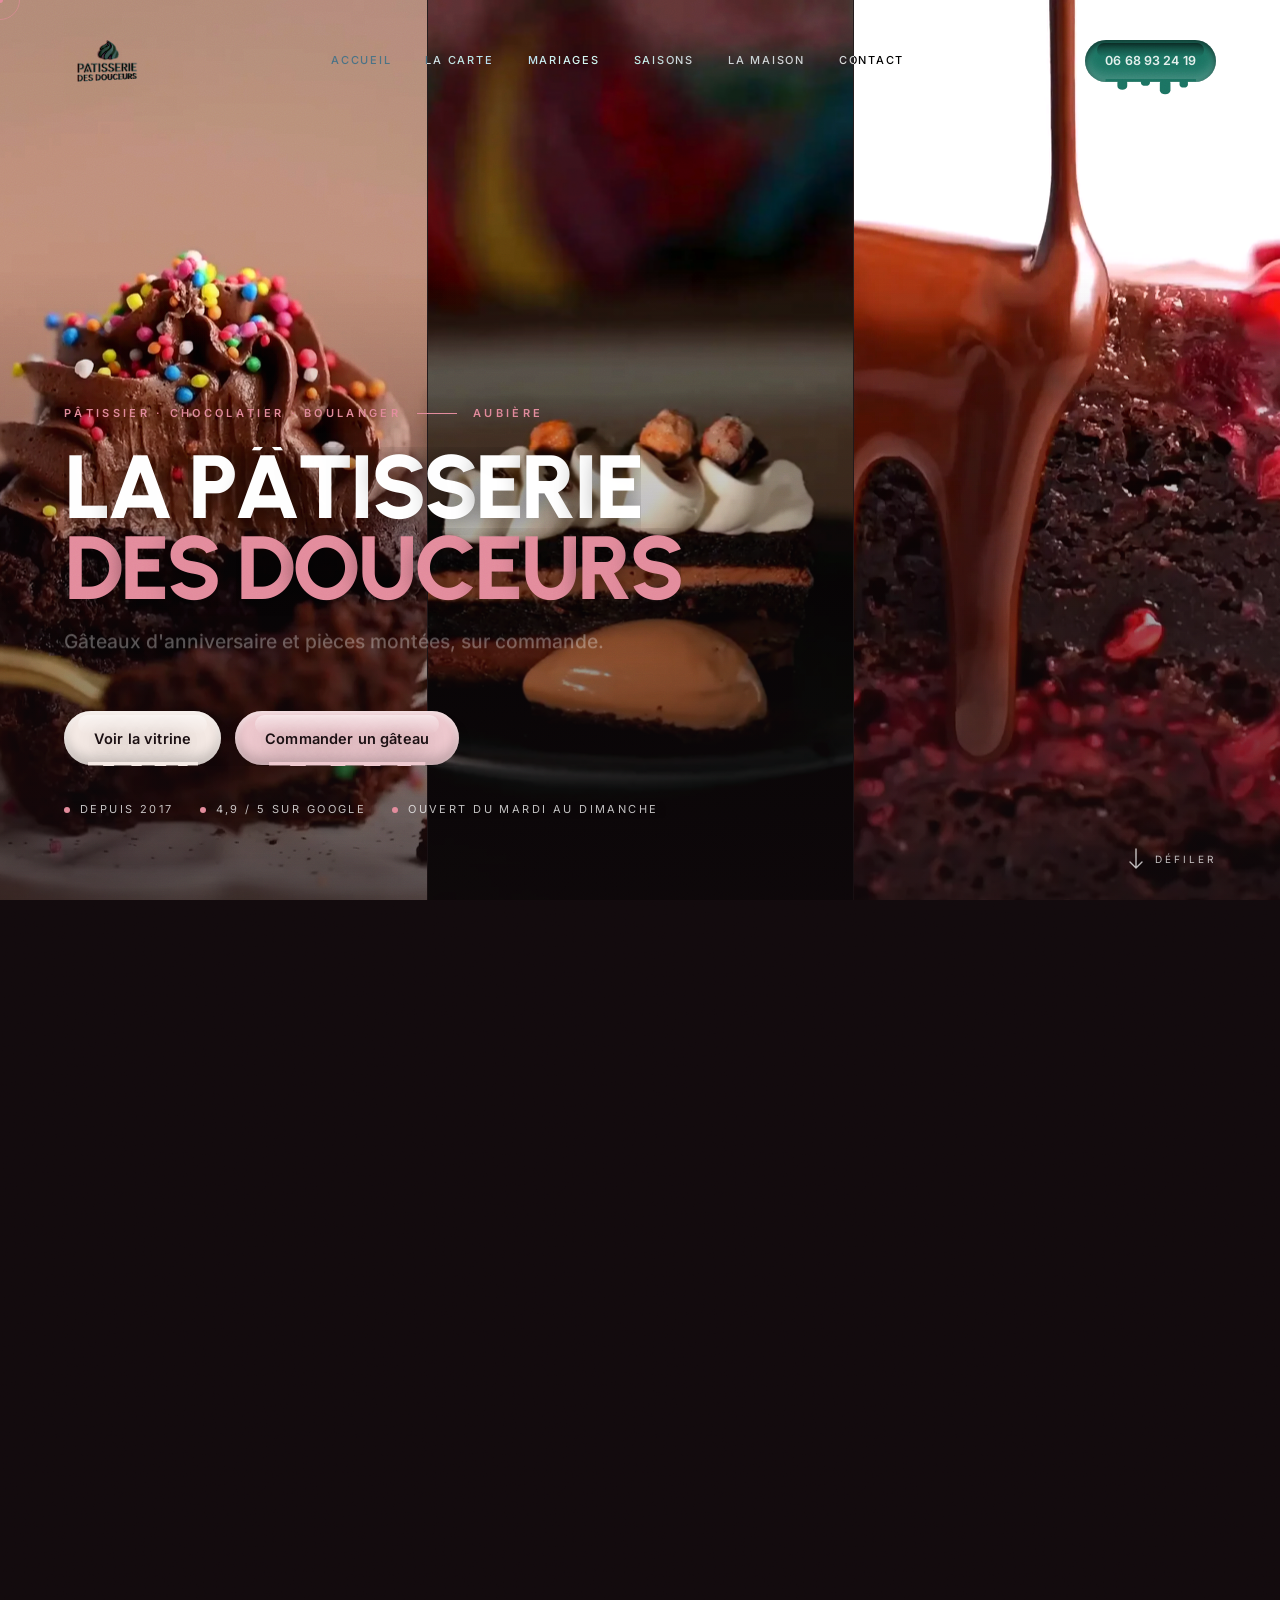
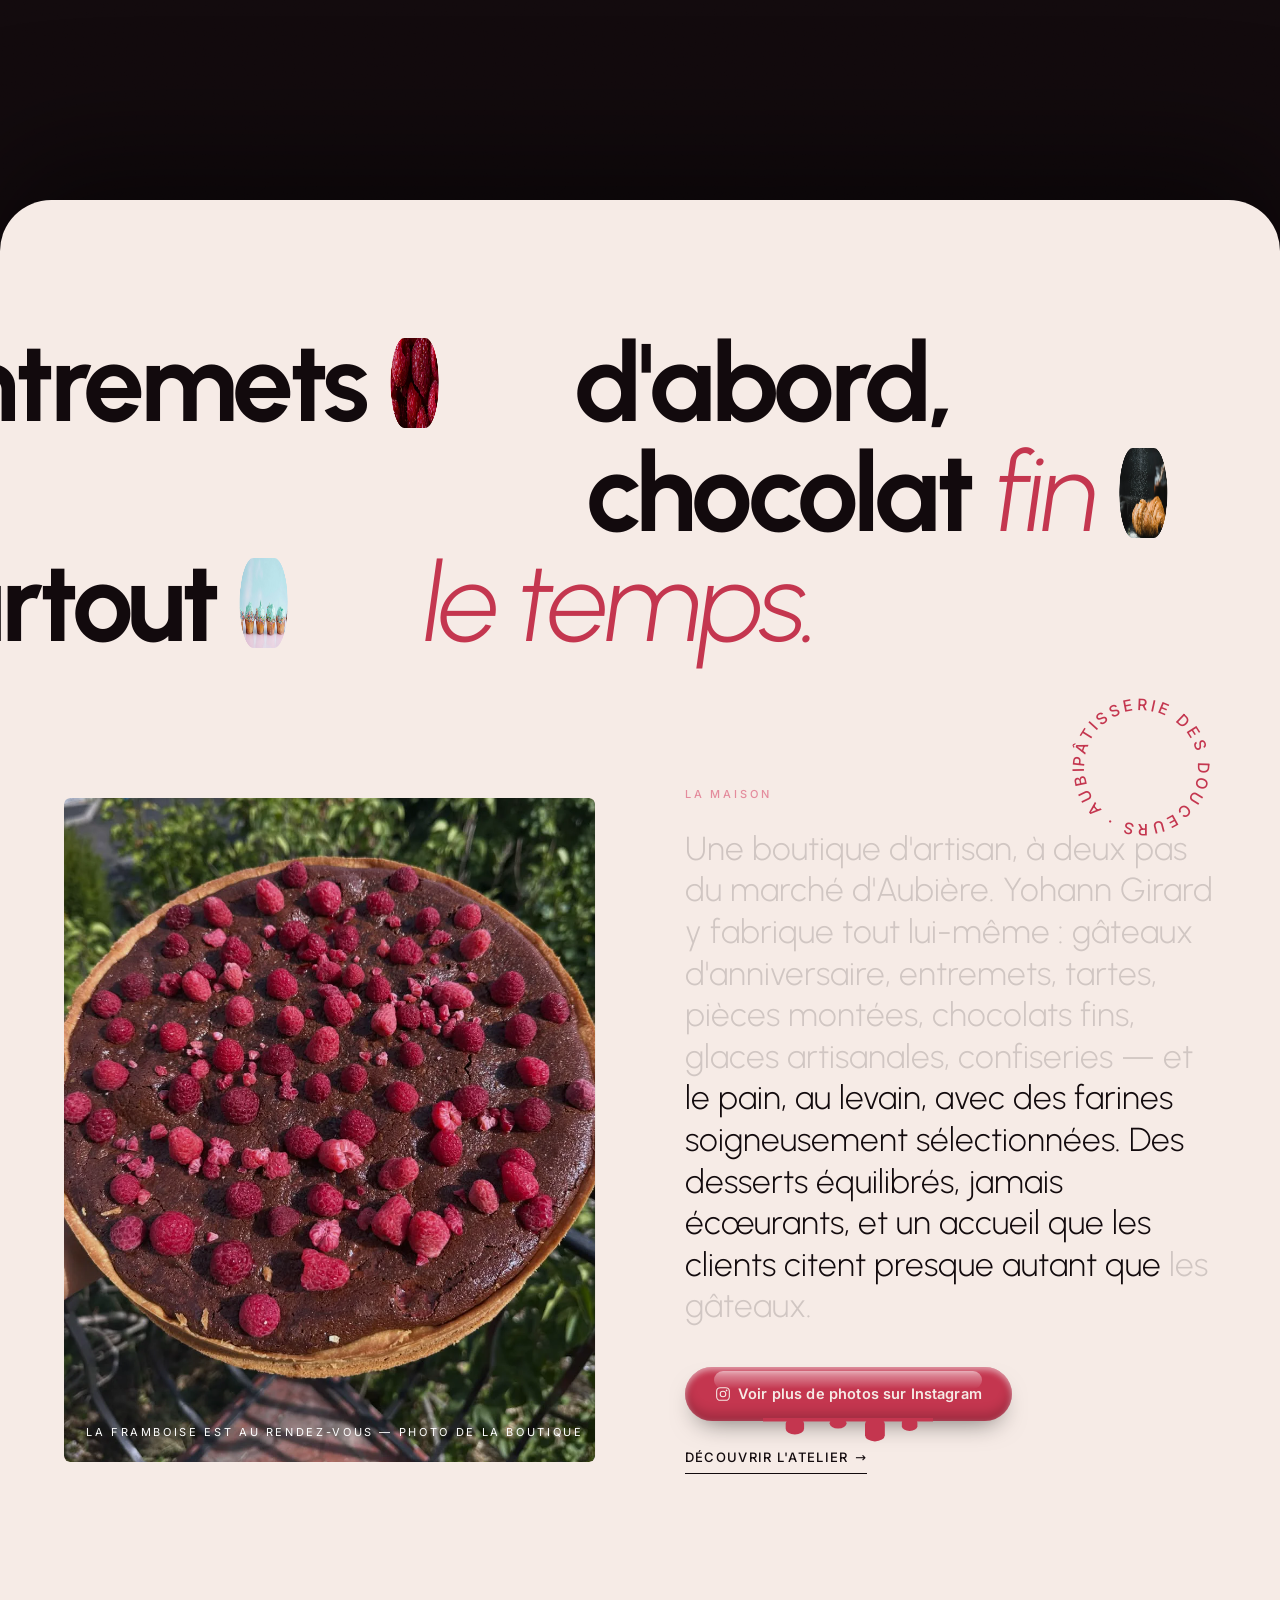
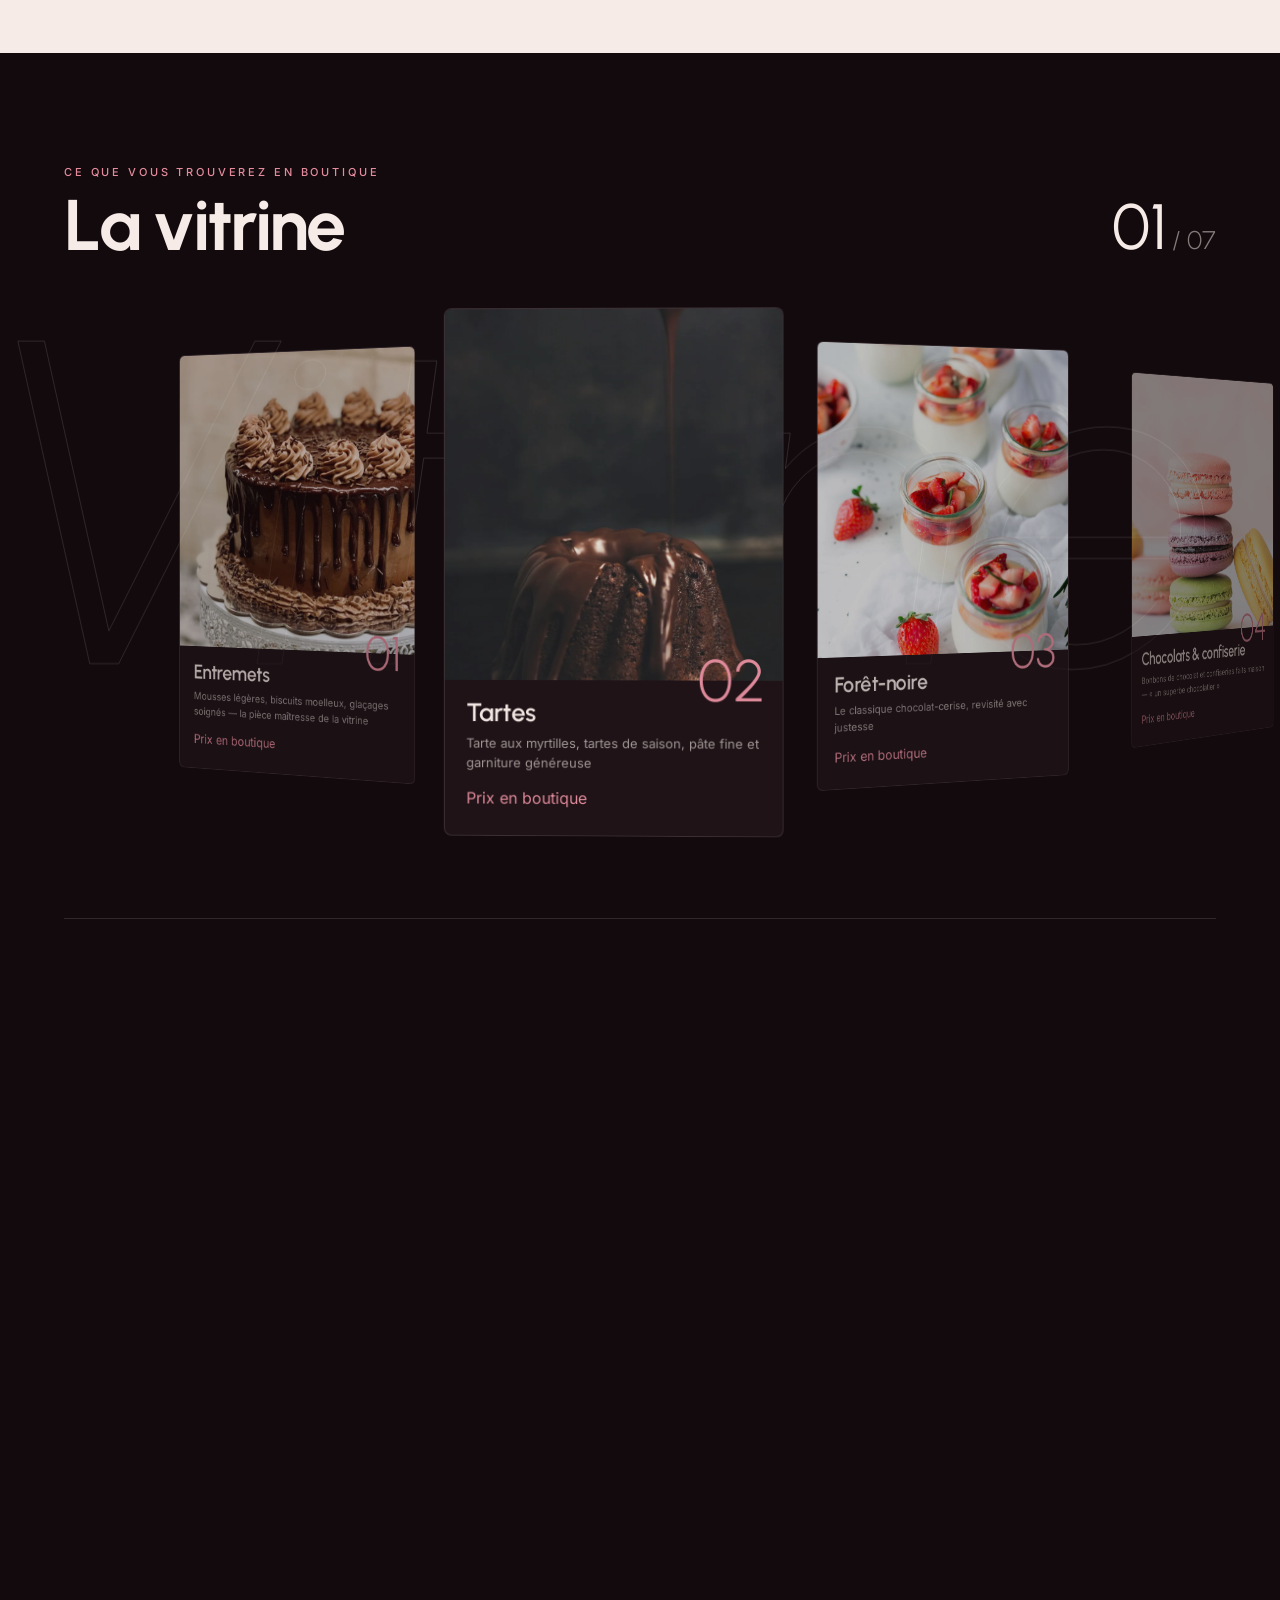
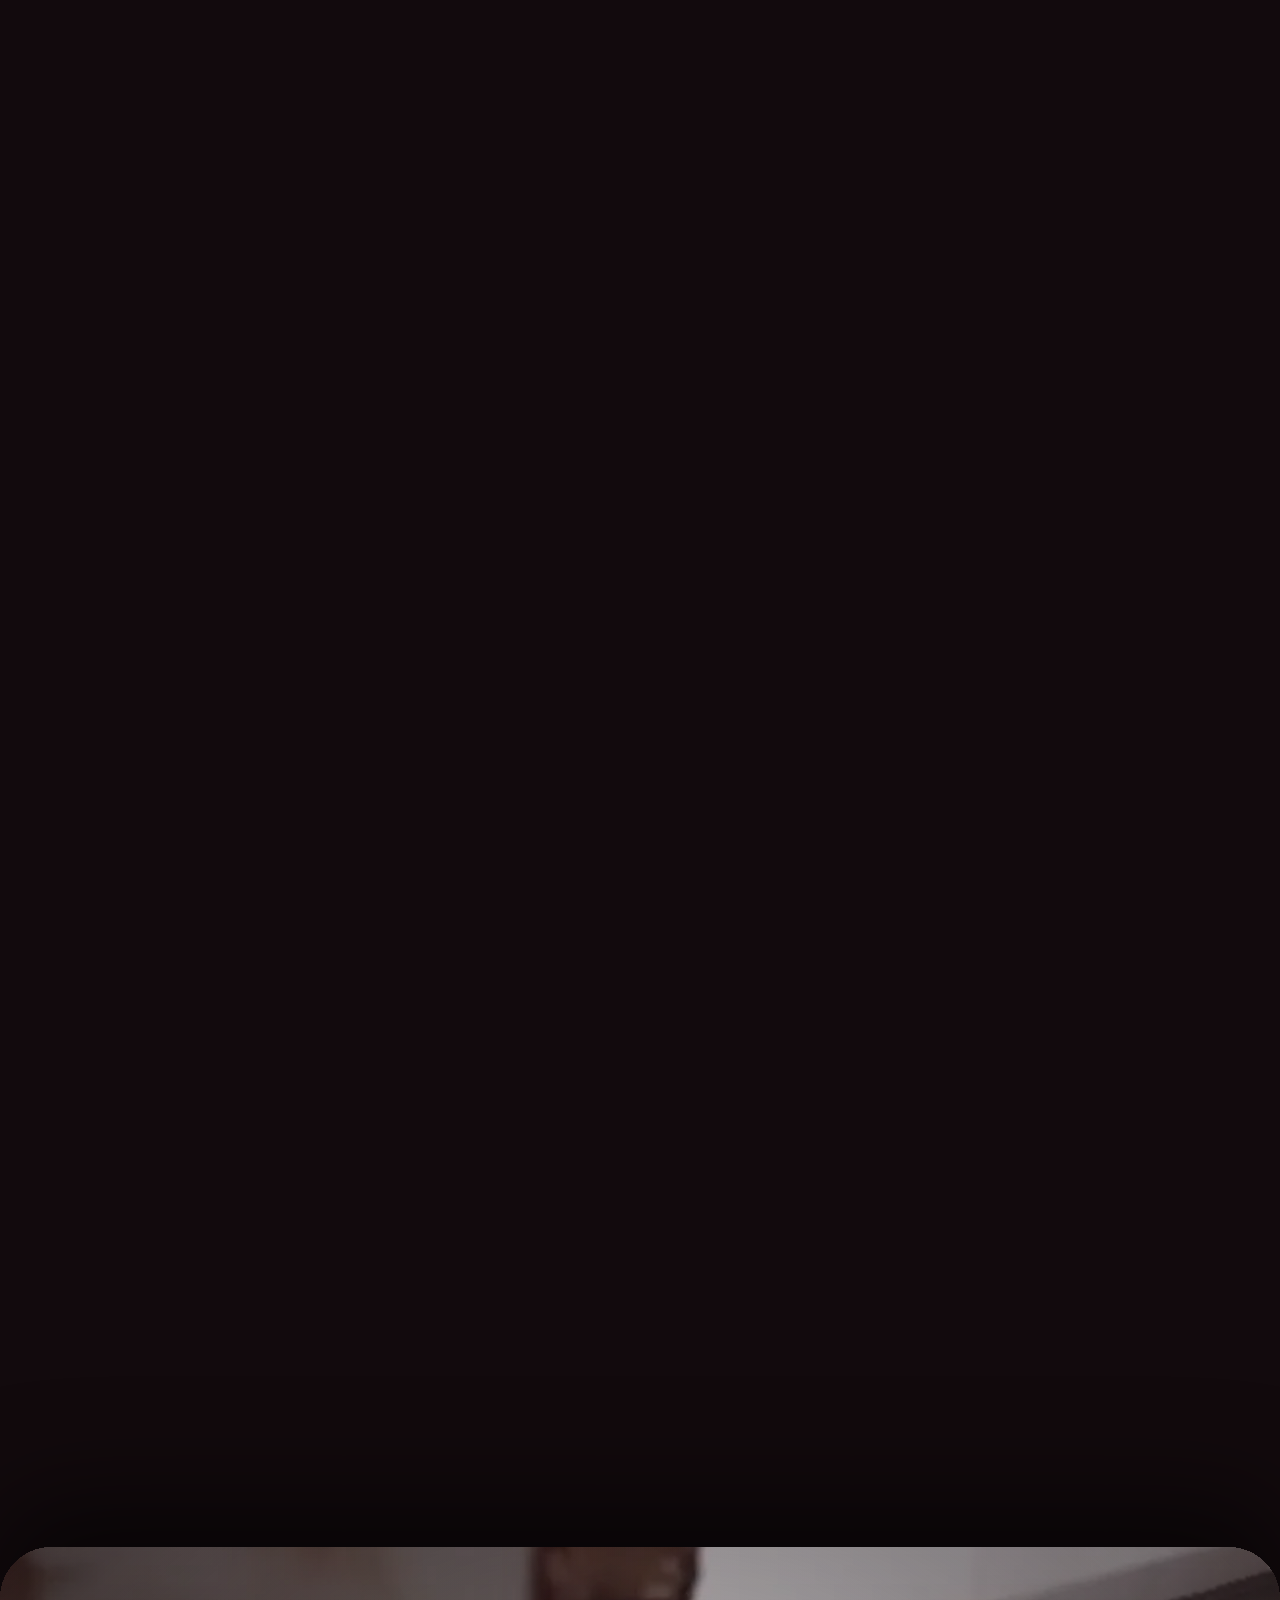
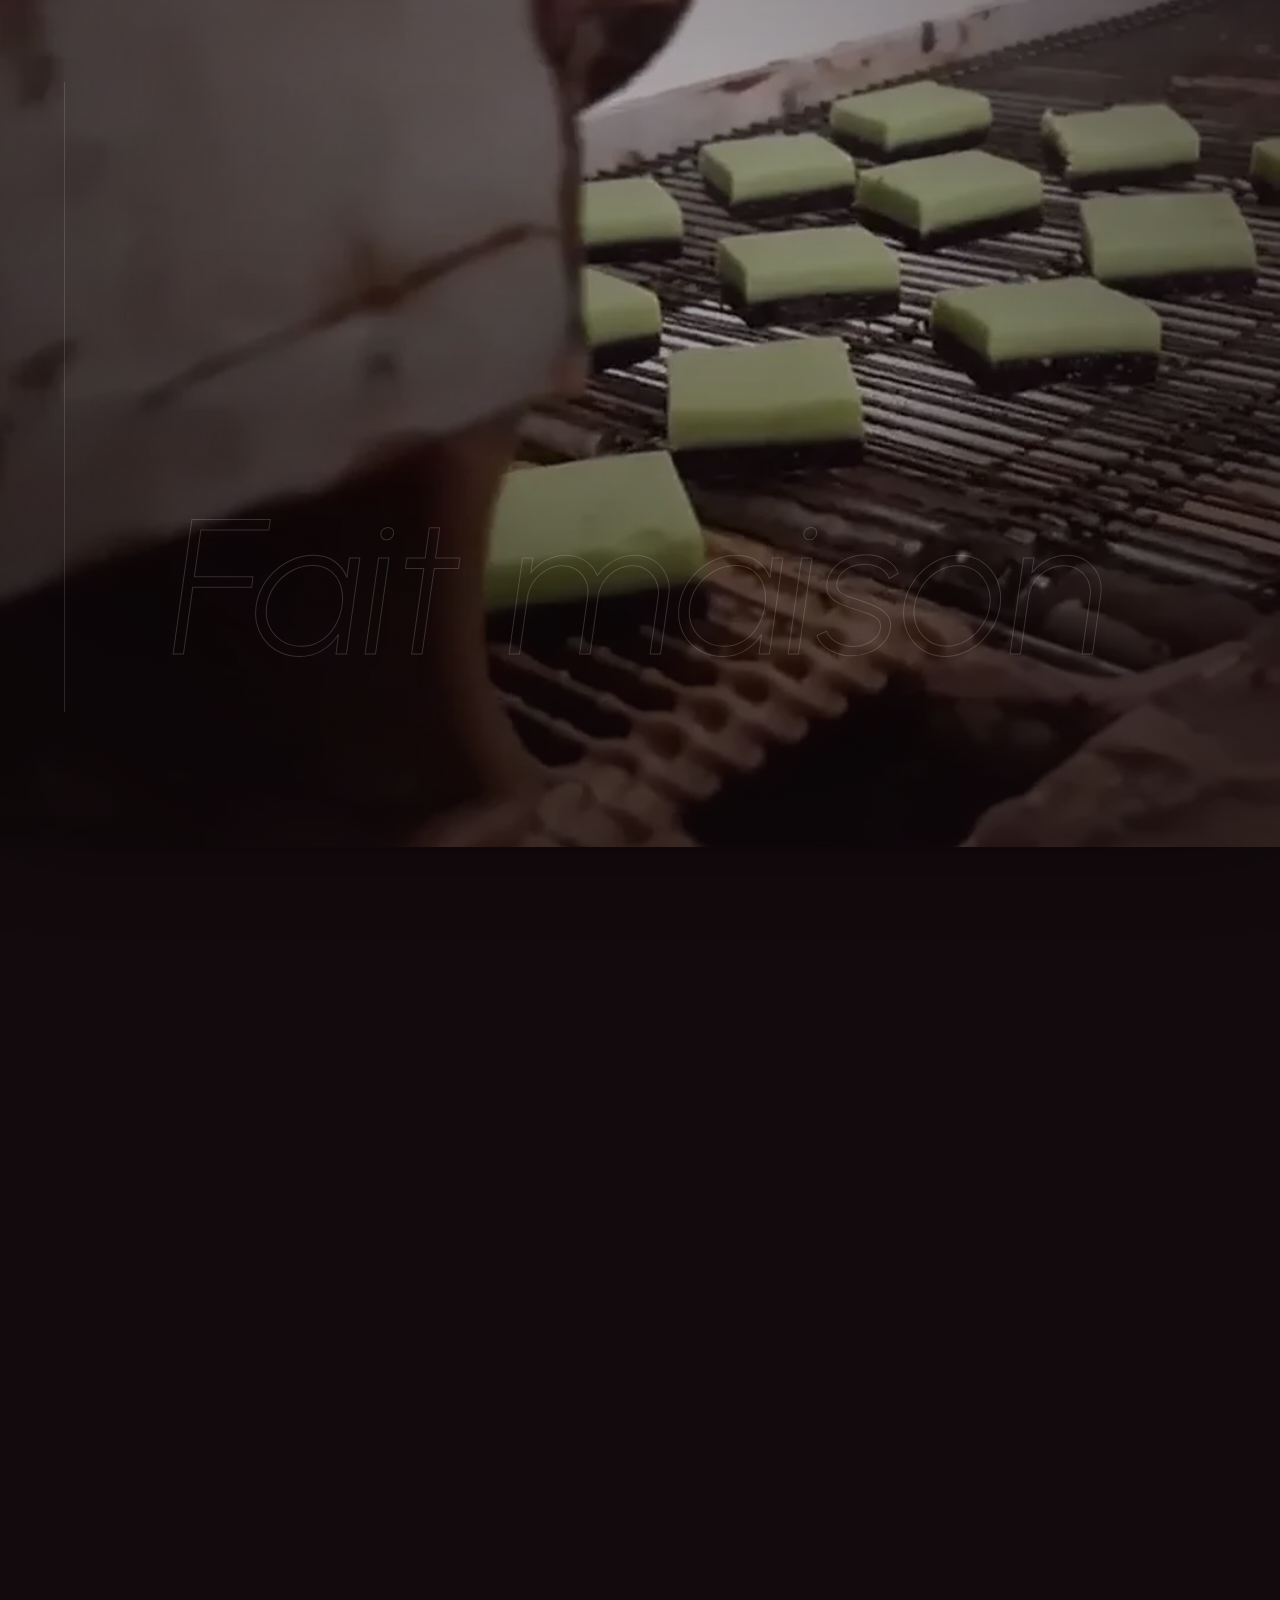
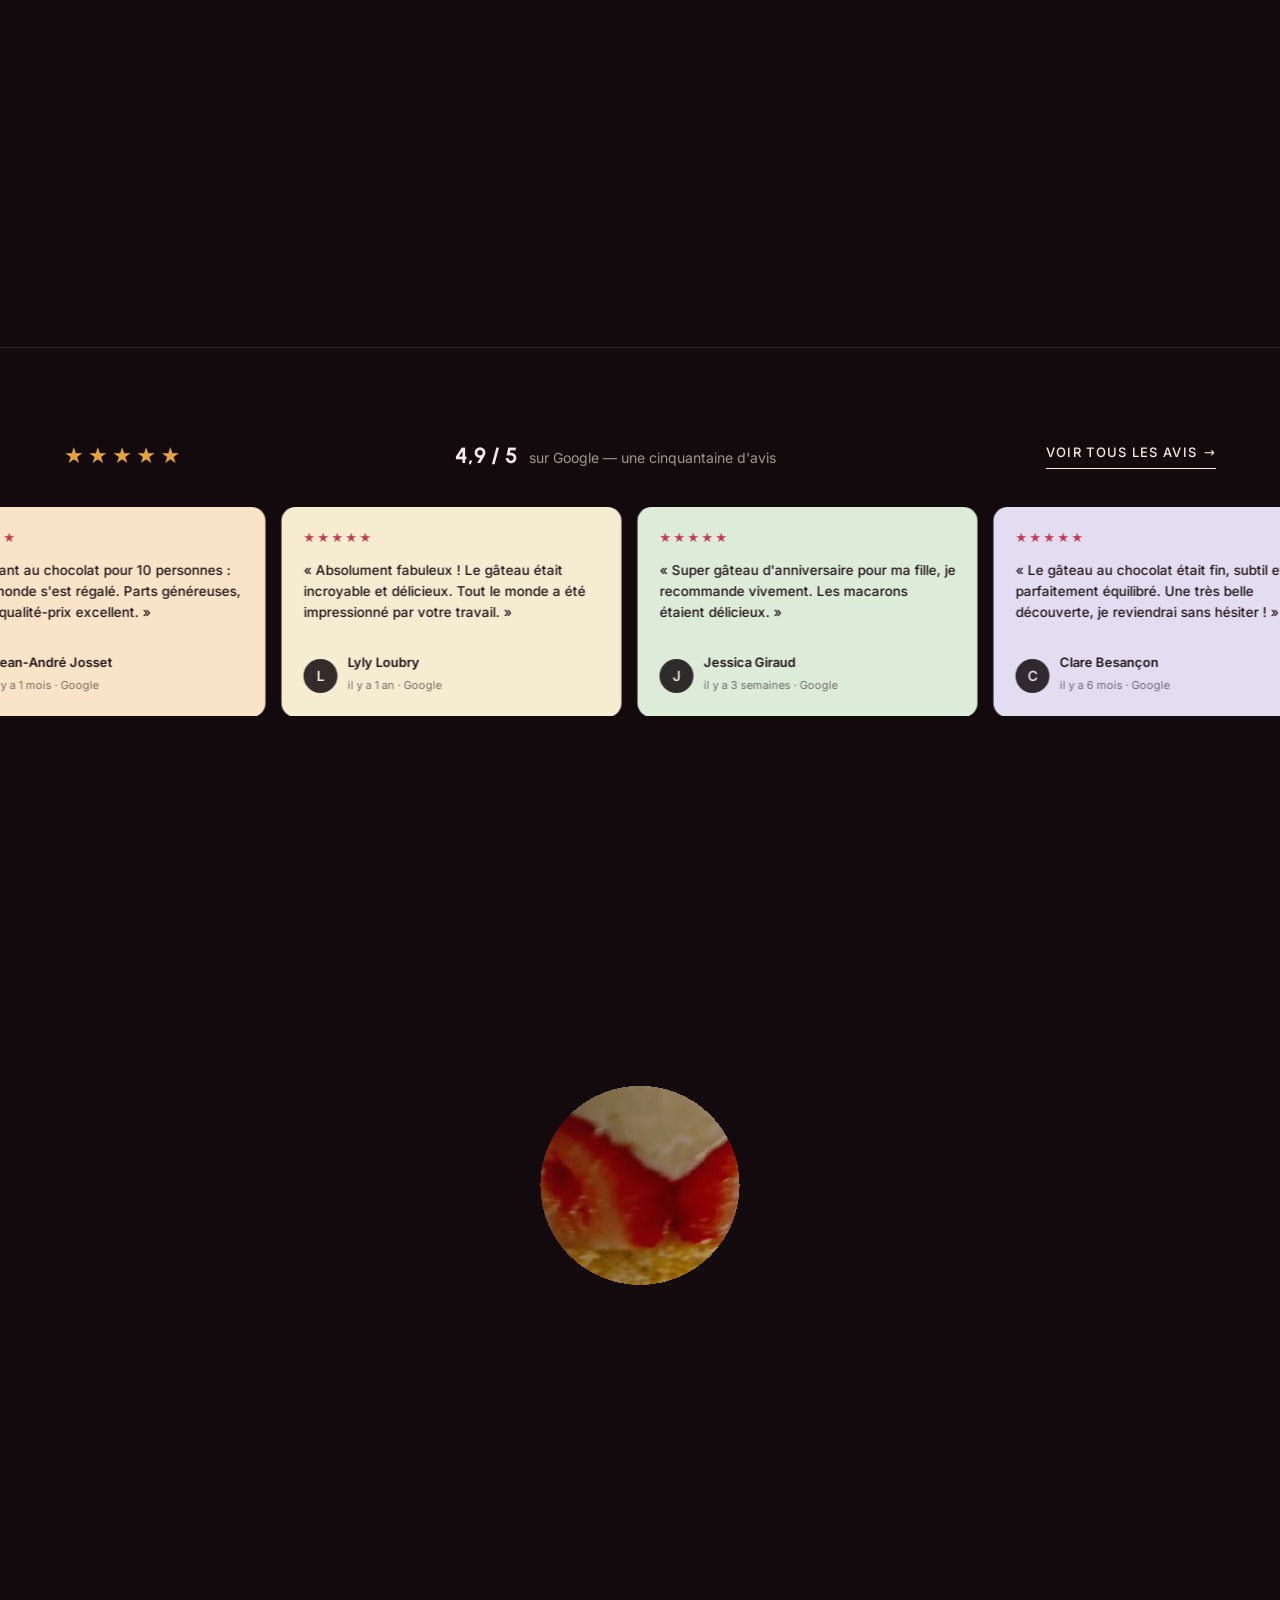
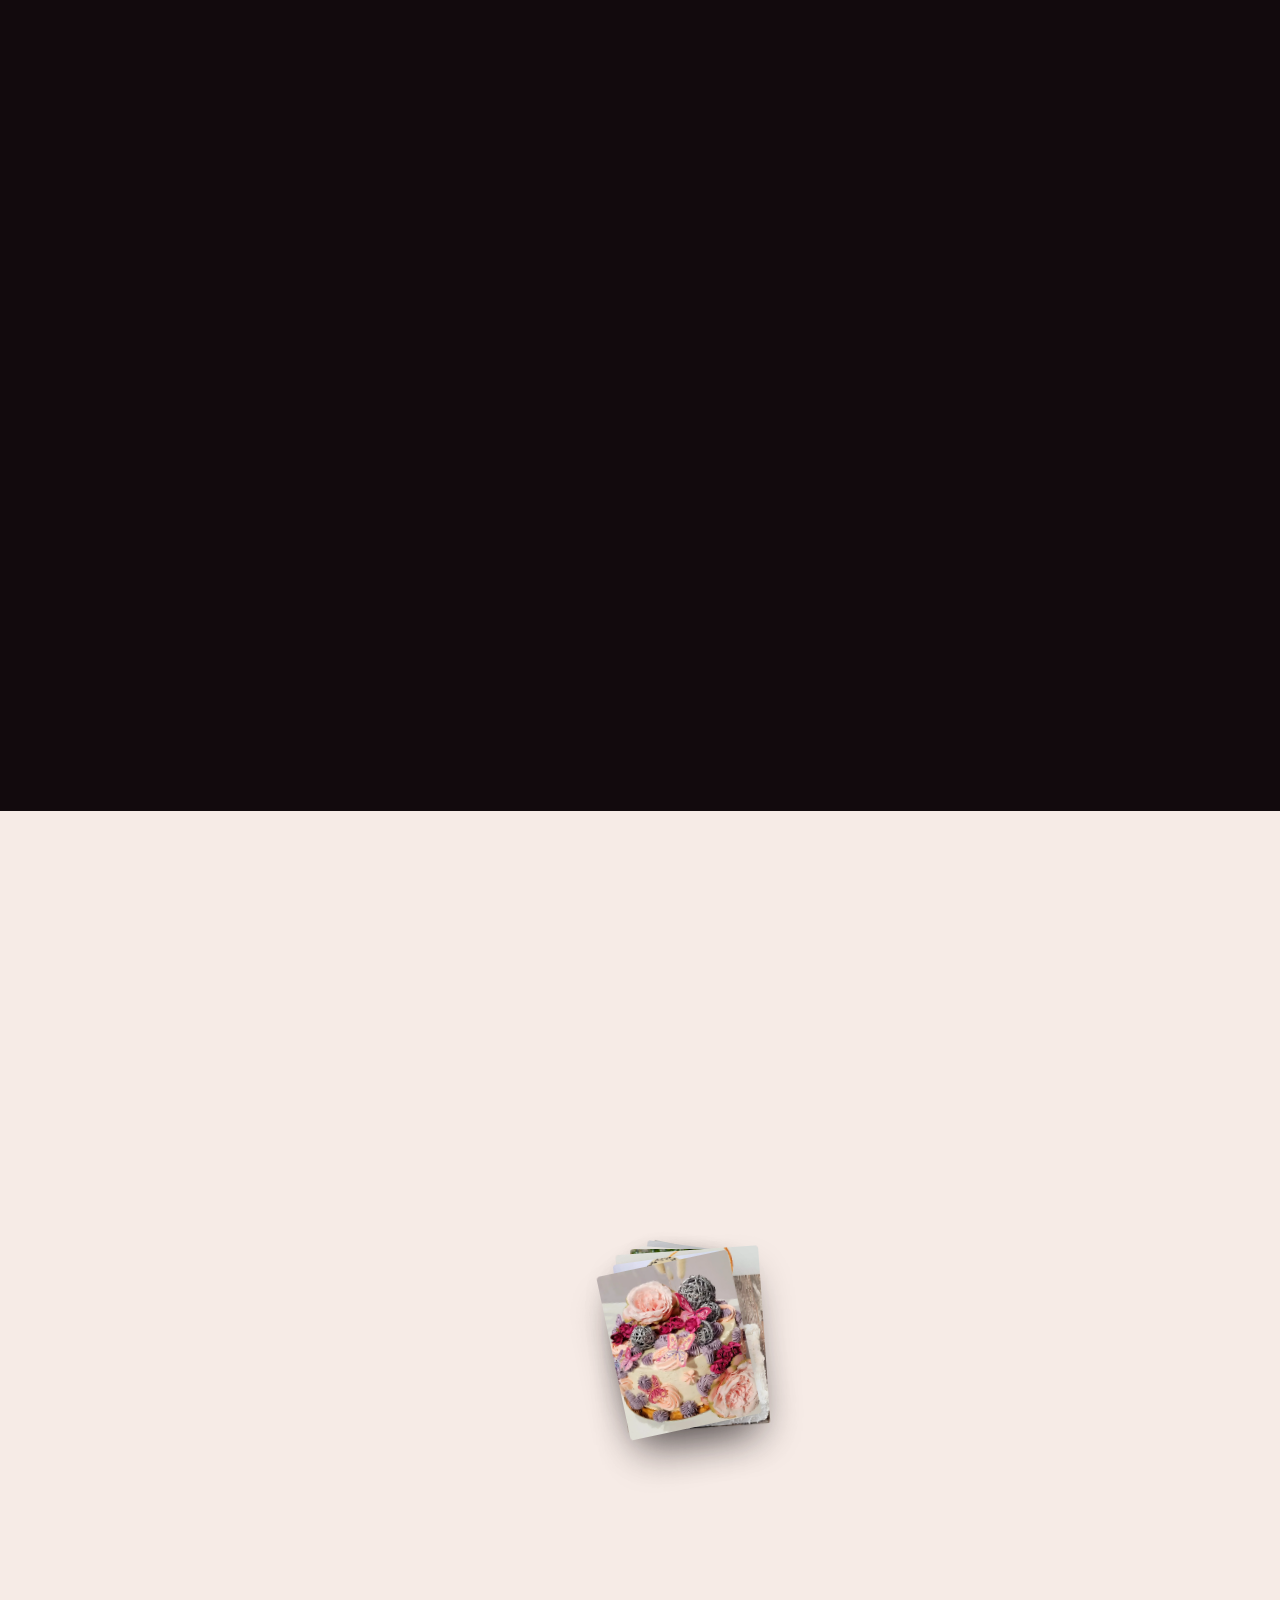
==== commit 5655c3b3: "Nav : Accueil · La carte · Mariages · Saisons · La maison · Contact (desktop + menu mobile, toutes p" ====
--- a/index.html
+++ b/index.html
@@ -69,11 +69,11 @@
   <a class="nav__logo" href="index.html" aria-label="Pâtisserie des Douceurs">
     <img class="nav__logo-img" src="img/logo.webp" alt="Pâtisserie des Douceurs">
   </a>
-  <nav class="nav__links"><a href="carte.html">La carte</a><a href="mariages.html">Mariages</a><a href="saisons.html">Saisons</a><a href="a-propos.html">La maison</a><a href="contact.html">Contact</a></nav>
+  <nav class="nav__links"><a href="index.html">Accueil</a><a href="carte.html">La carte</a><a href="mariages.html">Mariages</a><a href="saisons.html">Saisons</a><a href="a-propos.html">La maison</a><a href="contact.html">Contact</a></nav>
   <a class="btn btn--pill" href="tel:+33668932419" data-cursor="Appeler" data-magnet>06 68 93 24 19</a>
 </header>
 <div class="menu" id="menu">
-  <a href="#produits">Vitrine</a><a href="carte.html">La carte</a><a href="mariages.html">Mariages</a><a href="saisons.html">Saisons</a><a href="a-propos.html">La maison</a><a href="contact.html">Contact</a>
+  <a href="index.html">Accueil</a><a href="carte.html">La carte</a><a href="mariages.html">Mariages</a><a href="saisons.html">Saisons</a><a href="a-propos.html">La maison</a><a href="contact.html">Contact</a>
 </div>
 
 <main id="top">
--- a/styles.css
+++ b/styles.css
@@ -304,6 +304,7 @@
   .mani__badge{width:110px;height:110px}
 }
 @media (max-width:760px){
+  .nav__logo-img{height:60px}
   .hero-wrap{height:170svh}
   .hero__text{bottom:48px}
   .hero__title{font-size:clamp(42px,12vw,76px)}
@@ -311,7 +312,9 @@
   .hero__meta{display:none}
   .hero__scroll{display:none}
   .hero__veil{background:linear-gradient(0deg,rgba(18,10,13,.8) 0%,rgba(18,10,13,.35) 55%,rgba(18,10,13,0) 80%)}
-  .mani__lines{font-size:12.5vw}
+  .mani__lines{font-size:7.9vw;padding:0 10px}
+  .mani__line{gap:.18em;justify-content:center}
+  .mani__line--right{justify-content:center}
   /* vitrine : défilement natif horizontal sur mobile */
   .vitrine__pin{height:auto;min-height:0;padding:100px 0;perspective:none}
   .vitrine__track{width:auto;overflow-x:auto;scroll-snap-type:x mandatory;padding:20px var(--pad) 30px;-webkit-overflow-scrolling:touch}
